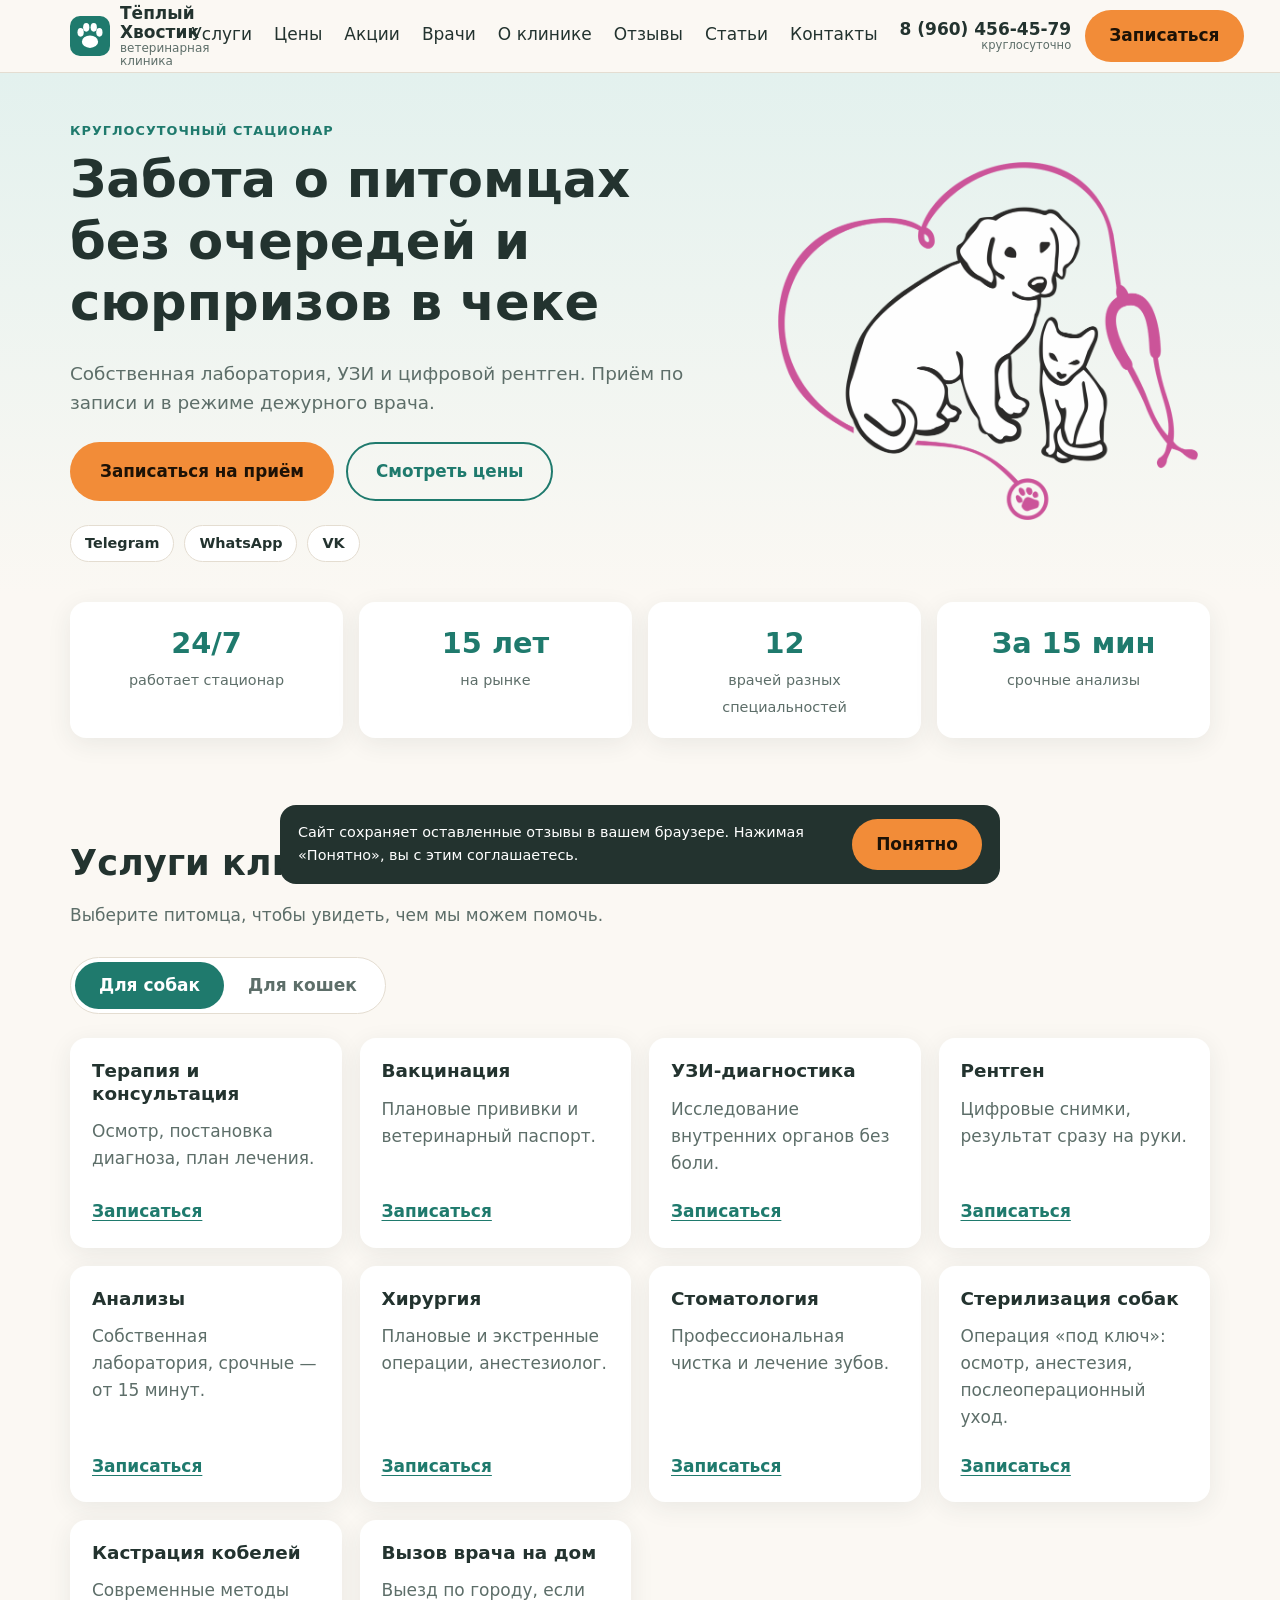
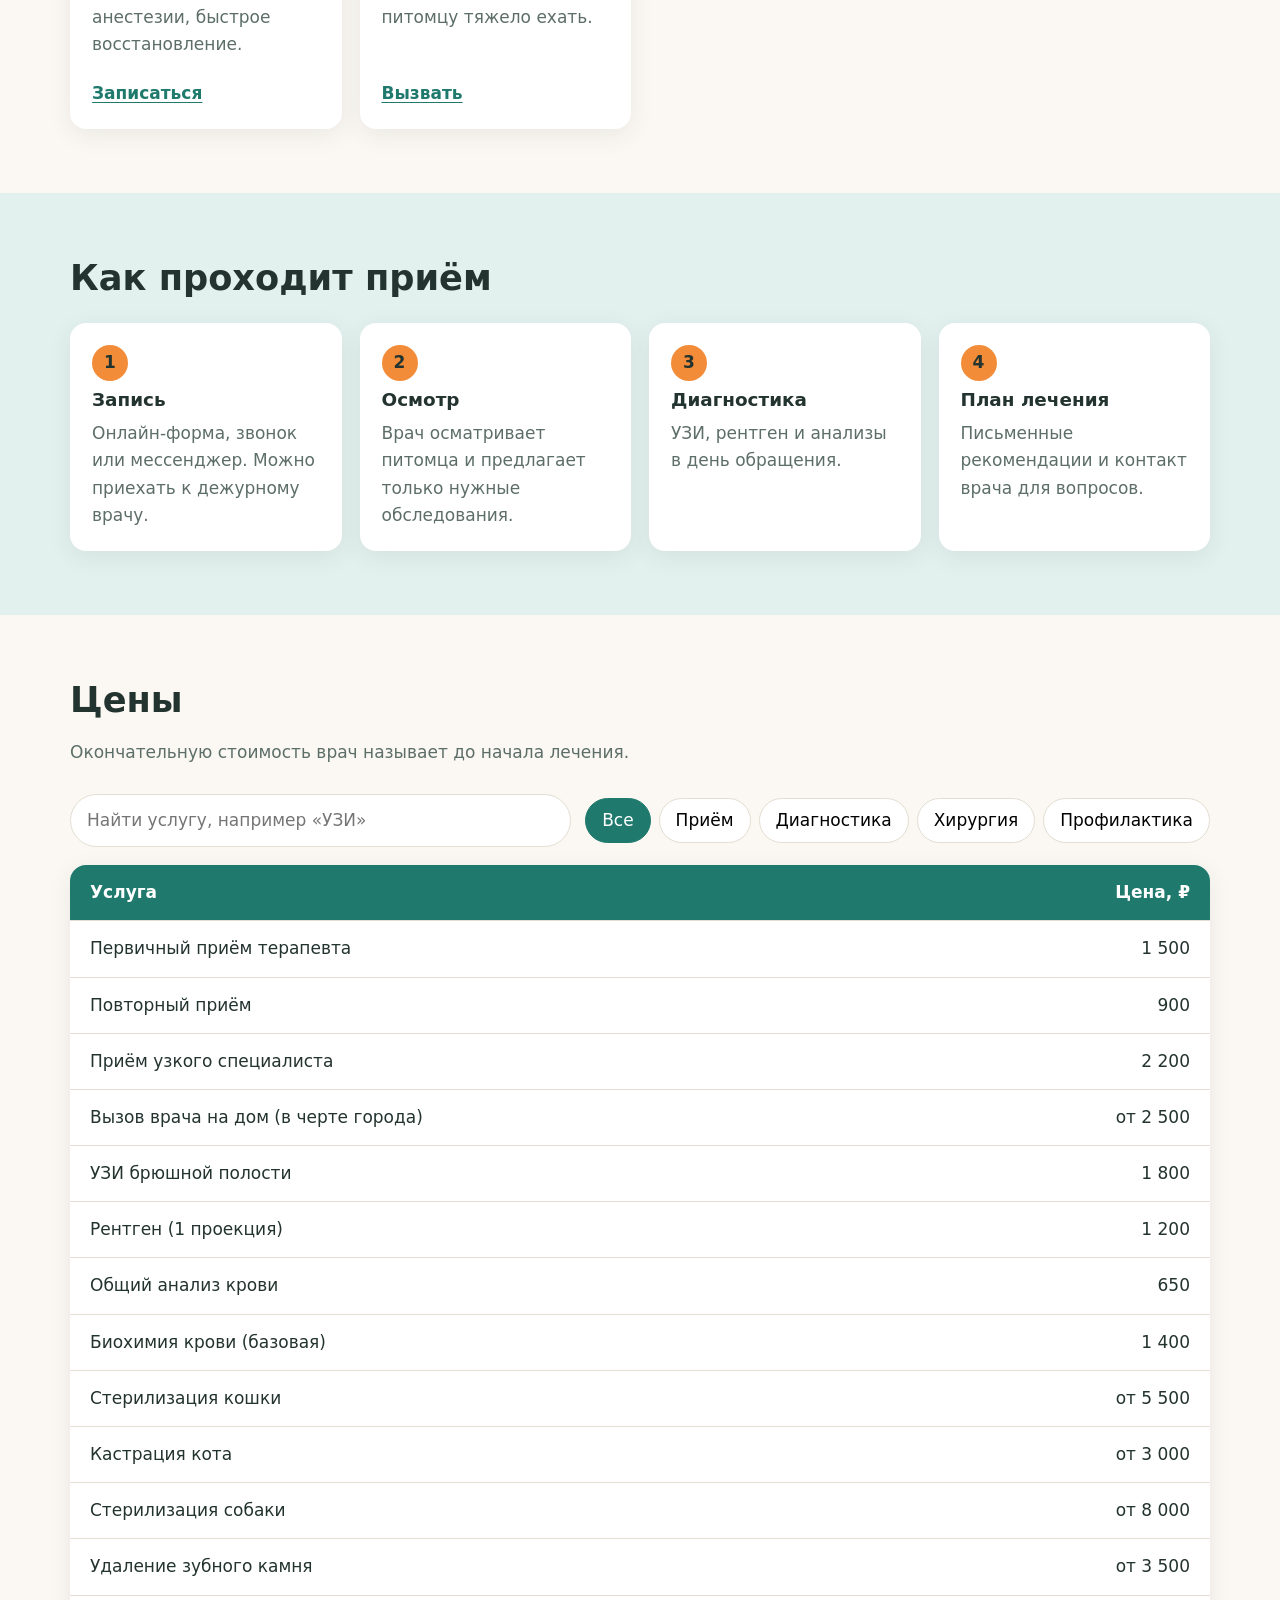
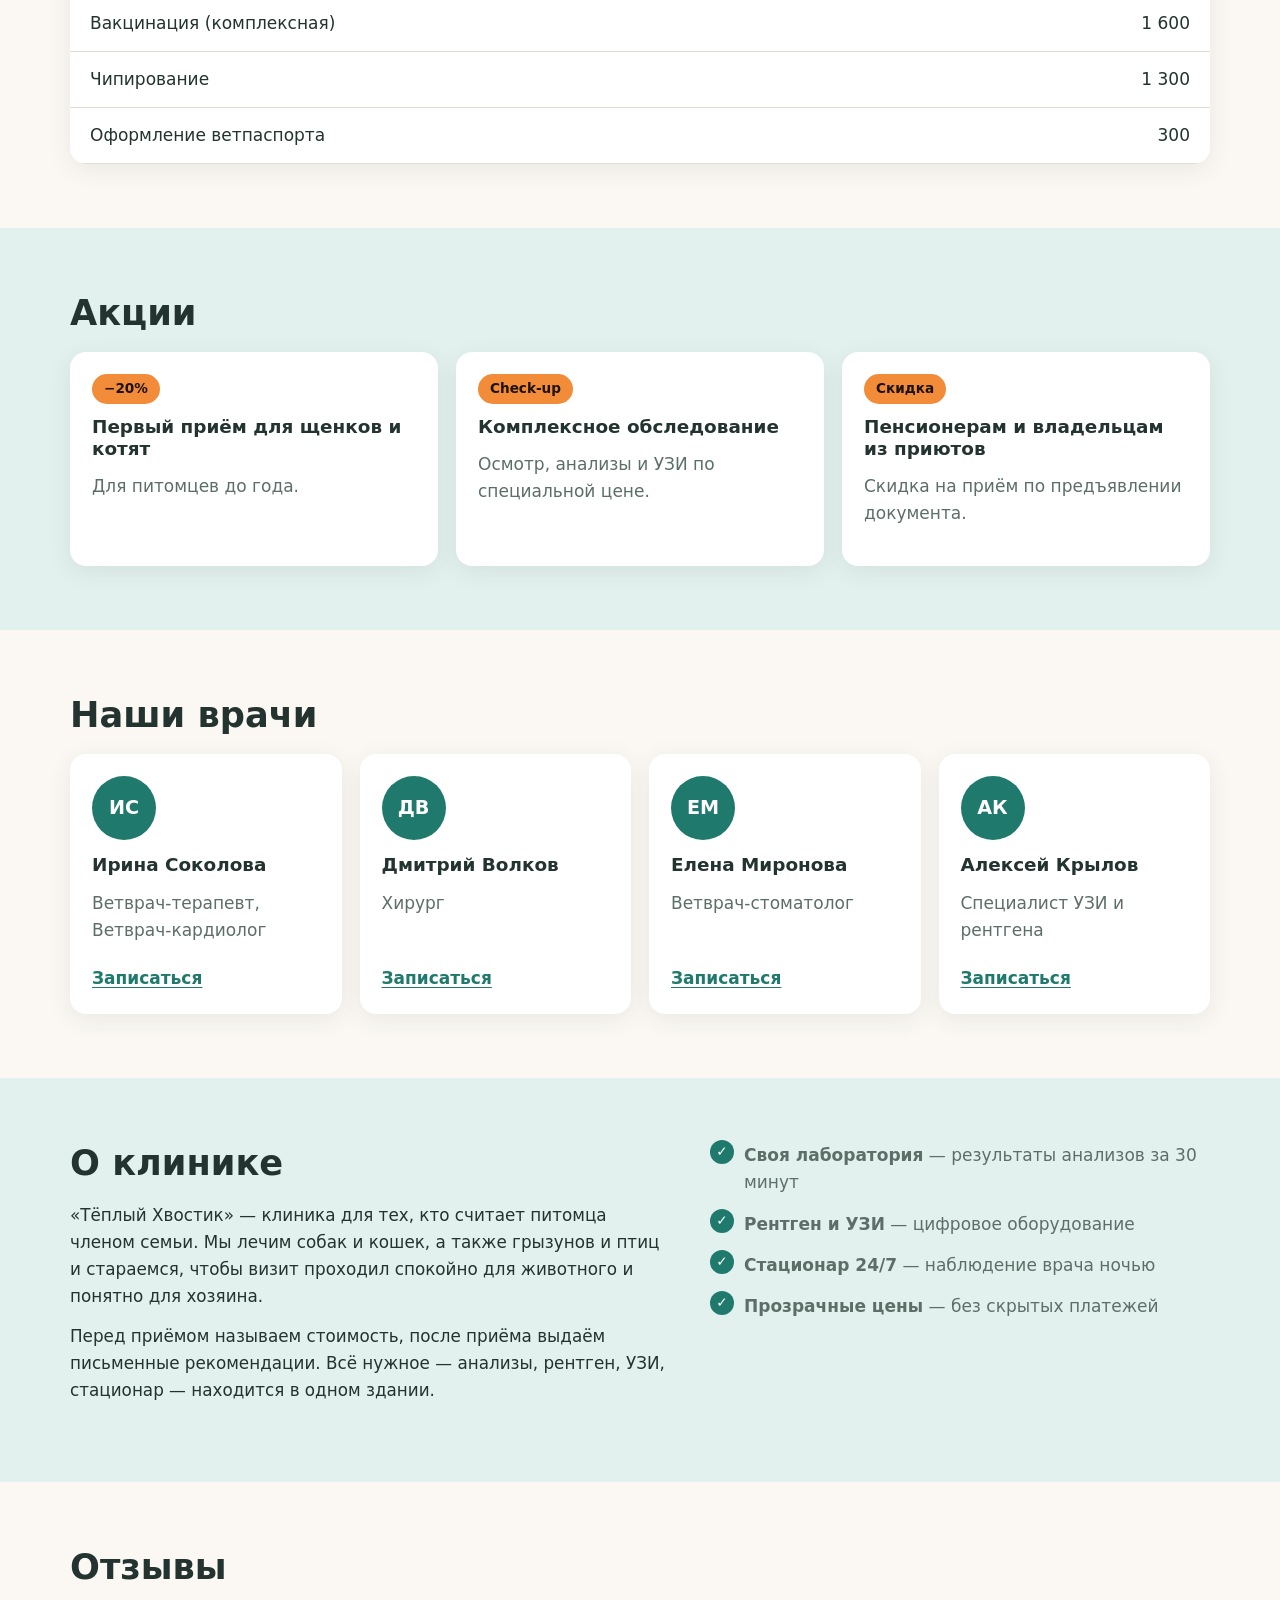
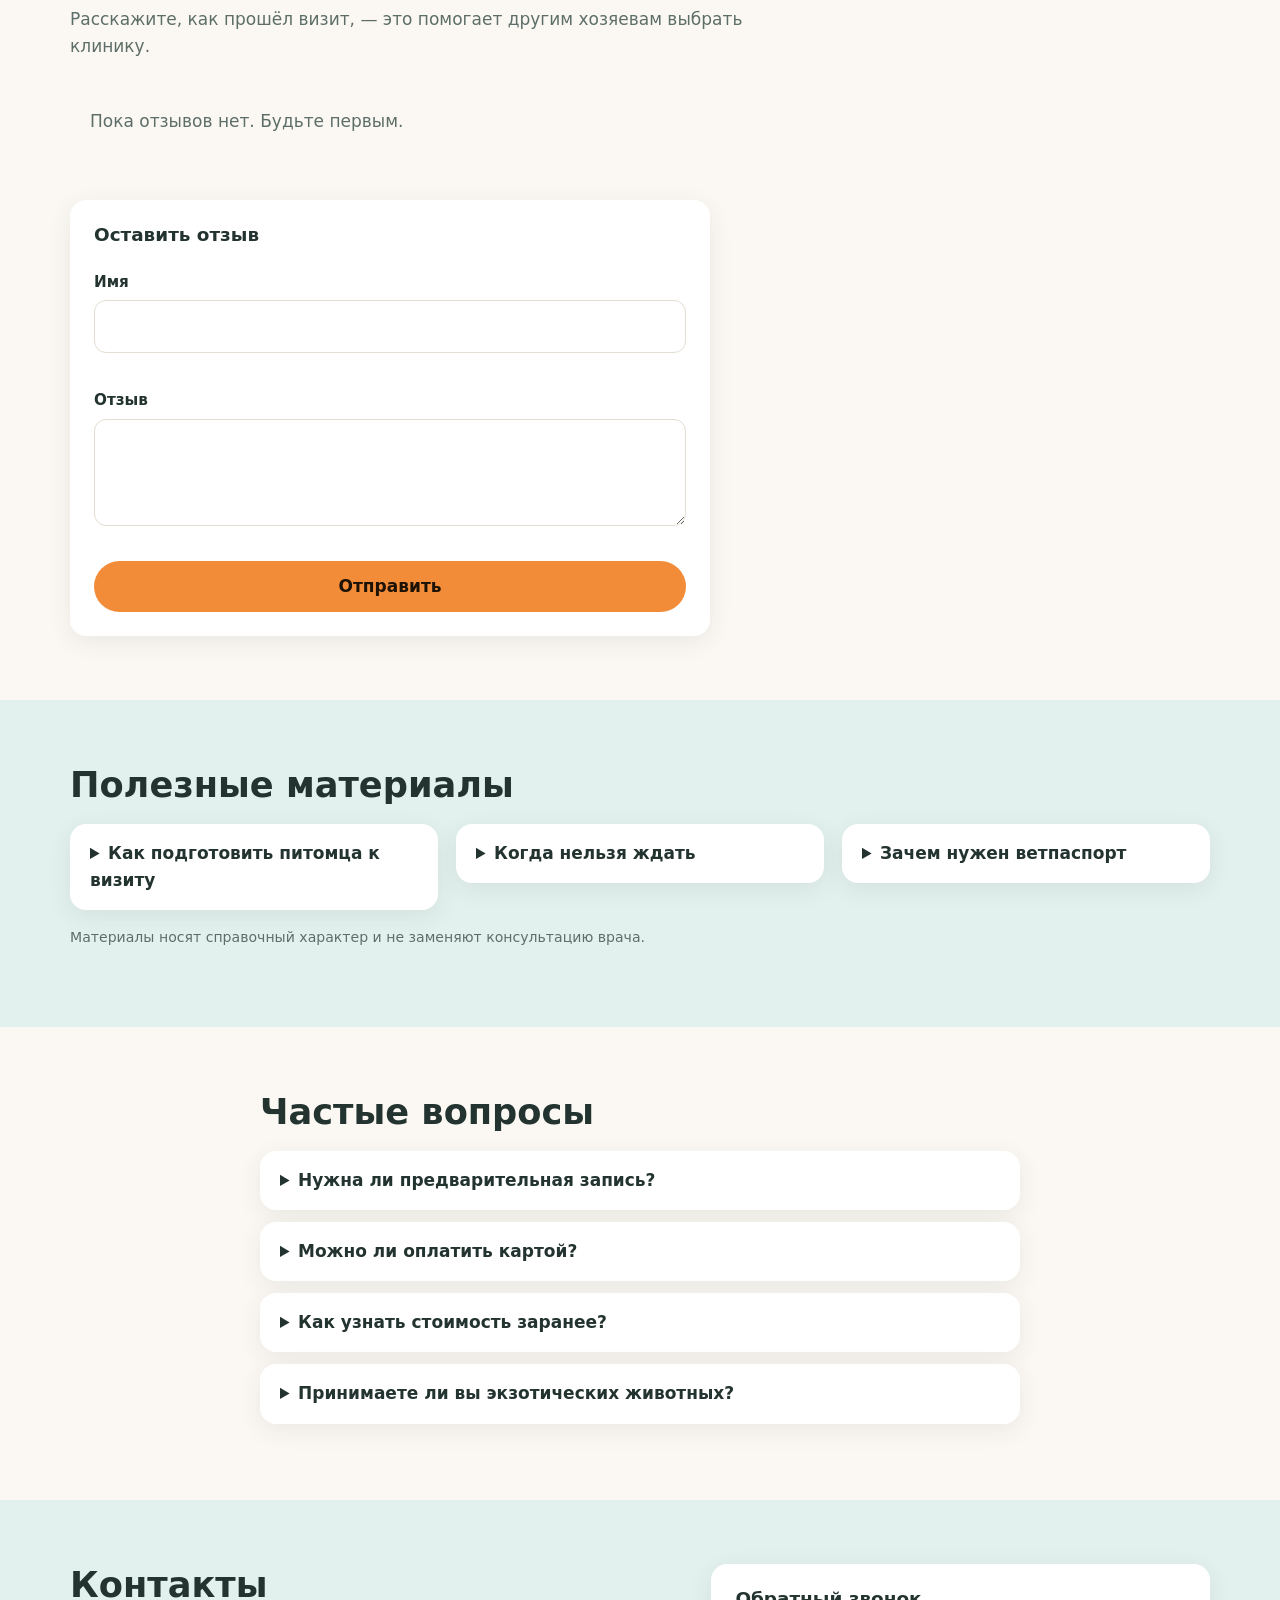
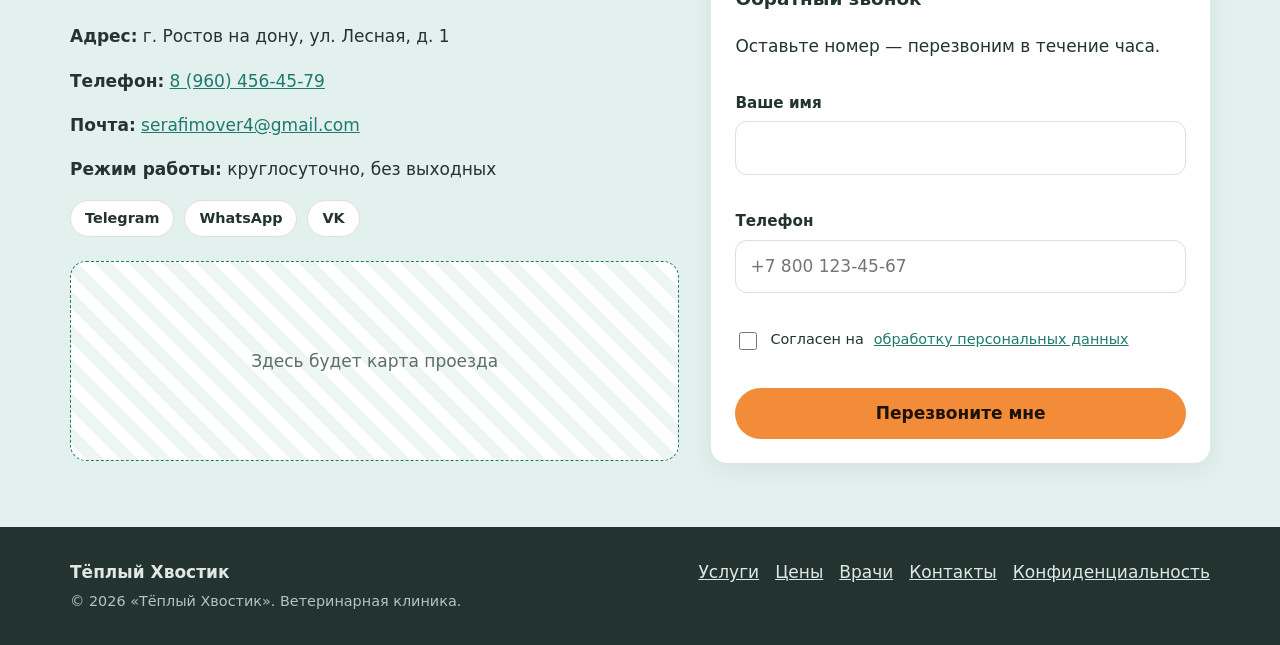
==== index.html @ ab3a1f8f "Add files via upload" ====
<!DOCTYPE html>
<html lang="ru">
<head>
  <meta charset="utf-8">
  <meta name="viewport" content="width=device-width, initial-scale=1">
  <title>Тёплый Хвостик — ветеринарная клиника</title>
  <meta name="description" content="Ветеринарная клиника «Тёплый Хвостик». Услуги для собак и кошек, цены, врачи, онлайн-запись.">
  <link rel="icon" href="img/logo.svg" type="image/svg+xml">
  <link rel="stylesheet" href="css/style.css">
</head>
<body>
  <a class="skip" href="#main">Перейти к содержанию</a>

  <header class="header" id="top">
    <div class="container header__row">
      <a class="logo" href="#top" aria-label="Тёплый Хвостик — на главную">
        <img src="img/logo.svg" width="40" height="40" alt="">
        <span>Тёплый Хвостик<small>ветеринарная клиника</small></span>
      </a>

      <nav class="nav" id="nav" aria-label="Основное меню">
        <a href="#services">Услуги</a>
        <a href="#prices">Цены</a>
        <a href="#promo">Акции</a>
        <a href="#doctors">Врачи</a>
        <a href="#about">О клинике</a>
        <a href="#reviews">Отзывы</a>
        <a href="#articles">Статьи</a>
        <a href="#contacts">Контакты</a>
      </nav>

      <div class="header__actions">
        <a class="phone" href="tel:+79604564579">8 (960) 456-45-79<small>круглосуточно</small></a>
        <button class="btn btn--accent" type="button" data-open-booking>Записаться</button>
        <button class="burger" id="burger" type="button" aria-label="Меню">
          <span></span><span></span><span></span>
        </button>
      </div>
    </div>
  </header>

  <main id="main">
    <!-- Первый экран -->
    <section class="hero">
      <div class="container hero__grid">
        <div class="hero__text">
          <p class="eyebrow">Круглосуточный стационар</p>
          <h1>Забота о питомцах без очередей и сюрпризов в чеке</h1>
          <p class="lead">Собственная лаборатория, УЗИ и цифровой рентген. Приём по записи и в режиме дежурного врача.</p>
          <div class="hero__buttons">
            <button class="btn btn--accent btn--lg" type="button" data-open-booking>Записаться на приём</button>
            <a class="btn btn--ghost btn--lg" href="#prices">Смотреть цены</a>
          </div>
          <ul class="messengers" aria-label="Связаться в мессенджере">
            <li><a href="https://t.me/sera1im" data-contact="Telegram" data-value="@sera1im" data-button="Открыть в Telegram">Telegram</a></li>
            <li><a href="https://wa.me/79604564579" target="_blank" rel="noopener">WhatsApp</a></li>
            <li><a href="https://vk.ru/bruhyouarestupid" data-contact="ВКонтакте" data-button="Перейти в ВКонтакте">VK</a></li>
          </ul>
        </div>
        <div class="hero__art">
          <img src="img/hero.png" alt="Собака и кошка со стетоскопом">
        </div>
      </div>
    </section>

    <!-- Показатели доверия -->
    <section class="trust" aria-label="О клинике в цифрах">
      <div class="container trust__grid">
        <div><strong>24/7</strong><span>работает стационар</span></div>
        <div><strong>15 лет</strong><span>на рынке</span></div>
        <div><strong>12</strong><span>врачей разных специальностей</span></div>
        <div><strong>За 15 мин</strong><span>срочные анализы</span></div>
      </div>
    </section>

    <!-- Услуги -->
    <section class="section" id="services">
      <div class="container">
        <h2>Услуги клиники</h2>
        <p class="section__lead">Выберите питомца, чтобы увидеть, чем мы можем помочь.</p>

        <div class="tabs" aria-label="Вид питомца">
          <button class="tab is-active" data-species="dog" id="tab-dog">Для собак</button>
          <button class="tab" data-species="cat" id="tab-cat">Для кошек</button>
        </div>

        <div class="cards" id="panel-services" role="tabpanel" aria-labelledby="tab-dog">
          <article class="card" data-for="dog cat"><h3>Терапия и консультация</h3><p>Осмотр, постановка диагноза, план лечения.</p><button class="link" type="button" data-open-booking>Записаться</button></article>
          <article class="card" data-for="dog cat"><h3>Вакцинация</h3><p>Плановые прививки и ветеринарный паспорт.</p><button class="link" type="button" data-open-booking>Записаться</button></article>
          <article class="card" data-for="dog cat"><h3>УЗИ-диагностика</h3><p>Исследование внутренних органов без боли.</p><button class="link" type="button" data-open-booking>Записаться</button></article>
          <article class="card" data-for="dog cat"><h3>Рентген</h3><p>Цифровые снимки, результат сразу на руки.</p><button class="link" type="button" data-open-booking>Записаться</button></article>
          <article class="card" data-for="dog cat"><h3>Анализы</h3><p>Собственная лаборатория, срочные — от 15 минут.</p><button class="link" type="button" data-open-booking>Записаться</button></article>
          <article class="card" data-for="dog cat"><h3>Хирургия</h3><p>Плановые и экстренные операции, анестезиолог.</p><button class="link" type="button" data-open-booking>Записаться</button></article>
          <article class="card" data-for="dog cat"><h3>Стоматология</h3><p>Профессиональная чистка и лечение зубов.</p><button class="link" type="button" data-open-booking>Записаться</button></article>
          <article class="card" data-for="dog"><h3>Стерилизация собак</h3><p>Операция «под ключ»: осмотр, анестезия, послеоперационный уход.</p><button class="link" type="button" data-open-booking>Записаться</button></article>
          <article class="card" data-for="dog"><h3>Кастрация кобелей</h3><p>Современные методы анестезии, быстрое восстановление.</p><button class="link" type="button" data-open-booking>Записаться</button></article>
          <article class="card" data-for="cat"><h3>Стерилизация кошек</h3><p>Операция «под ключ»: осмотр, анестезия, послеоперационный уход.</p><button class="link" type="button" data-open-booking>Записаться</button></article>
          <article class="card" data-for="cat"><h3>Кастрация котов</h3><p>Быстрая операция, возвращение домой в тот же день.</p><button class="link" type="button" data-open-booking>Записаться</button></article>
          <article class="card" data-for="dog cat"><h3>Вызов врача на дом</h3><p>Выезд по городу, если питомцу тяжело ехать.</p><button class="link" type="button" data-open-booking>Вызвать</button></article>
        </div>
      </div>
    </section>

    <!-- Как проходит приём -->
    <section class="section section--tint">
      <div class="container">
        <h2>Как проходит приём</h2>
        <ol class="steps">
          <li><span>1</span><h3>Запись</h3><p>Онлайн-форма, звонок или мессенджер. Можно приехать к дежурному врачу.</p></li>
          <li><span>2</span><h3>Осмотр</h3><p>Врач осматривает питомца и предлагает только нужные обследования.</p></li>
          <li><span>3</span><h3>Диагностика</h3><p>УЗИ, рентген и анализы в день обращения.</p></li>
          <li><span>4</span><h3>План лечения</h3><p>Письменные рекомендации и контакт врача для вопросов.</p></li>
        </ol>
      </div>
    </section>

    <!-- Цены -->
    <section class="section" id="prices">
      <div class="container">
        <h2>Цены</h2>
        <p class="section__lead">Окончательную стоимость врач называет до начала лечения.</p>

        <div class="price-tools">
          <label class="visually-hidden" for="price-search">Поиск по прайсу</label>
          <input id="price-search" type="search" placeholder="Найти услугу, например «УЗИ»">
          <div class="chips" id="price-chips" role="group" aria-label="Категории">
            <button class="chip is-active" type="button" data-cat="all">Все</button>
            <button class="chip" type="button" data-cat="priem">Приём</button>
            <button class="chip" type="button" data-cat="diagnostika">Диагностика</button>
            <button class="chip" type="button" data-cat="hirurgiya">Хирургия</button>
            <button class="chip" type="button" data-cat="profilaktika">Профилактика</button>
          </div>
        </div>

        <div class="table-wrap">
          <table class="price" id="price-table">
            <thead><tr><th scope="col">Услуга</th><th scope="col" class="num">Цена, ₽</th></tr></thead>
            <tbody>
              <tr data-cat="priem"><td>Первичный приём терапевта</td><td class="num">1 500</td></tr>
              <tr data-cat="priem"><td>Повторный приём</td><td class="num">900</td></tr>
              <tr data-cat="priem"><td>Приём узкого специалиста</td><td class="num">2 200</td></tr>
              <tr data-cat="priem"><td>Вызов врача на дом (в черте города)</td><td class="num">от 2 500</td></tr>
              <tr data-cat="diagnostika"><td>УЗИ брюшной полости</td><td class="num">1 800</td></tr>
              <tr data-cat="diagnostika"><td>Рентген (1 проекция)</td><td class="num">1 200</td></tr>
              <tr data-cat="diagnostika"><td>Общий анализ крови</td><td class="num">650</td></tr>
              <tr data-cat="diagnostika"><td>Биохимия крови (базовая)</td><td class="num">1 400</td></tr>
              <tr data-cat="hirurgiya"><td>Стерилизация кошки</td><td class="num">от 5 500</td></tr>
              <tr data-cat="hirurgiya"><td>Кастрация кота</td><td class="num">от 3 000</td></tr>
              <tr data-cat="hirurgiya"><td>Стерилизация собаки</td><td class="num">от 8 000</td></tr>
              <tr data-cat="hirurgiya"><td>Удаление зубного камня</td><td class="num">от 3 500</td></tr>
              <tr data-cat="profilaktika"><td>Вакцинация (комплексная)</td><td class="num">1 600</td></tr>
              <tr data-cat="profilaktika"><td>Чипирование</td><td class="num">1 300</td></tr>
              <tr data-cat="profilaktika"><td>Оформление ветпаспорта</td><td class="num">300</td></tr>
            </tbody>
          </table>
          <p class="empty" id="price-empty" hidden>По вашему запросу ничего не найдено.</p>
        </div>
      </div>
    </section>

    <!-- Акции -->
    <section class="section section--tint" id="promo">
      <div class="container">
        <h2>Акции</h2>
        <div class="cards cards--3">
          <article class="promo"><span class="badge">−20%</span><h3>Первый приём для щенков и котят</h3><p>Для питомцев до года.</p></article>
          <article class="promo"><span class="badge">Check-up</span><h3>Комплексное обследование</h3><p>Осмотр, анализы и УЗИ по специальной цене.</p></article>
          <article class="promo"><span class="badge">Скидка</span><h3>Пенсионерам и владельцам из приютов</h3><p>Скидка на приём по предъявлении документа.</p></article>
        </div>
      </div>
    </section>

    <!-- Врачи -->
    <section class="section" id="doctors">
      <div class="container">
        <h2>Наши врачи</h2>
        <div class="cards cards--4">
          <article class="doctor"><div class="avatar" aria-hidden="true">ИС</div><h3>Ирина Соколова</h3><p>Ветврач-терапевт, Ветврач-кардиолог</p><button class="link" type="button" data-open-booking>Записаться</button></article>
          <article class="doctor"><div class="avatar" aria-hidden="true">ДВ</div><h3>Дмитрий Волков</h3><p>Хирург</p><button class="link" type="button" data-open-booking>Записаться</button></article>
          <article class="doctor"><div class="avatar" aria-hidden="true">ЕМ</div><h3>Елена Миронова</h3><p>Ветврач-стоматолог</p><button class="link" type="button" data-open-booking>Записаться</button></article>
          <article class="doctor"><div class="avatar" aria-hidden="true">АК</div><h3>Алексей Крылов</h3><p>Специалист УЗИ и рентгена</p><button class="link" type="button" data-open-booking>Записаться</button></article>
        </div>
      </div>
    </section>

    <!-- О клинике -->
    <section class="section section--tint" id="about">
      <div class="container about">
        <div class="about__text">
          <h2>О клинике</h2>
          <p>«Тёплый Хвостик» — клиника для тех, кто считает питомца членом семьи. Мы лечим собак и кошек, а также грызунов и птиц и стараемся, чтобы визит проходил спокойно для животного и понятно для хозяина.</p>
          <p>Перед приёмом называем стоимость, после приёма выдаём письменные рекомендации. Всё нужное — анализы, рентген, УЗИ, стационар — находится в одном здании.</p>
        </div>
        <ul class="checks">
          <li><strong>Своя лаборатория</strong> — результаты анализов за 30 минут</li>
          <li><strong>Рентген и УЗИ</strong> — цифровое оборудование</li>
          <li><strong>Стационар 24/7</strong> — наблюдение врача ночью</li>
          <li><strong>Прозрачные цены</strong> — без скрытых платежей</li>
        </ul>
      </div>
    </section>

    <!-- Отзывы -->
    <section class="section" id="reviews">
      <div class="container">
        <h2>Отзывы</h2>
        <p class="section__lead">Расскажите, как прошёл визит, — это помогает другим хозяевам выбрать клинику.</p>
        <div class="reviews" id="reviews-list" aria-live="polite">
          <p class="empty" id="reviews-empty">Пока отзывов нет. Будьте первым.</p>
        </div>

        <form class="form form--inline" id="review-form" novalidate>
          <h3>Оставить отзыв</h3>
          <div class="field"><label for="rv-name">Имя</label><input id="rv-name" name="name" type="text" required maxlength="40" autocomplete="given-name"><span class="error" aria-live="polite"></span></div>
          <div class="field"><label for="rv-text">Отзыв</label><textarea id="rv-text" name="text" rows="3" required minlength="10" maxlength="500"></textarea><span class="error" aria-live="polite"></span></div>
          <button class="btn btn--accent" type="submit">Отправить</button>
        </form>
      </div>
    </section>

    <!-- Статьи -->
    <section class="section section--tint" id="articles">
      <div class="container">
        <h2>Полезные материалы</h2>
        <div class="cards cards--3">
          <details class="article"><summary>Как подготовить питомца к визиту</summary><p>Возьмите ветеринарный паспорт, запишите вопросы и симптомы. Кошек перевозите в переноске, собак — на коротком поводке. Если питомец нервничает, приезжайте чуть раньше и дайте ему освоиться.</p></details>
          <details class="article"><summary>Когда нельзя ждать</summary><p>Срочно к врачу, если питомец тяжело дышит, не может встать, есть судороги, травма или длительная рвота. Звоните заранее — мы подготовим дежурного врача.</p></details>
          <details class="article"><summary>Зачем нужен ветпаспорт</summary><p>В паспорте хранится история прививок и обработок. Он нужен для поездок, гостиниц для животных и выставок. Не теряйте его и приносите на каждый приём.</p></details>
        </div>
        <p class="note">Материалы носят справочный характер и не заменяют консультацию врача.</p>
      </div>
    </section>

    <!-- Вопросы -->
    <section class="section" id="faq">
      <div class="container container--narrow">
        <h2>Частые вопросы</h2>
        <details class="faq"><summary>Нужна ли предварительная запись?</summary><p>Запись удобнее и быстрее, но в экстренных случаях можно приехать без неё: вас примет дежурный врач.</p></details>
        <details class="faq"><summary>Можно ли оплатить картой?</summary><p>Да, принимаем наличные и банковские карты.</p></details>
        <details class="faq"><summary>Как узнать стоимость заранее?</summary><p>Ориентируйтесь на прайс на сайте. Точную сумму врач назовёт после осмотра, до начала обследований.</p></details>
        <details class="faq"><summary>Принимаете ли вы экзотических животных?</summary><p>В этой версии сайта — только кошки и собаки.</p></details>
      </div>
    </section>

    <!-- Контакты -->
    <section class="section section--tint" id="contacts">
      <div class="container contacts">
        <div>
          <h2>Контакты</h2>
          <address>
            <p><strong>Адрес:</strong> г. Ростов на дону, ул. Лесная, д. 1</p>
            <p><strong>Телефон:</strong> <a href="tel:+79604564579">8 (960) 456-45-79</a></p>
            <p><strong>Почта:</strong> <a href="mailto:serafimover4@gmail.com">serafimover4@gmail.com</a></p>
            <p><strong>Режим работы:</strong> круглосуточно, без выходных</p>
          </address>
          <ul class="messengers messengers--dark">
            <li><a href="https://t.me/sera1im" data-contact="Telegram" data-value="@sera1im" data-button="Открыть в Telegram">Telegram</a></li>
            <li><a href="https://wa.me/79604564579" target="_blank" rel="noopener">WhatsApp</a></li>
            <li><a href="https://vk.ru/bruhyouarestupid" data-contact="ВКонтакте" data-button="Перейти в ВКонтакте">VK</a></li>
          </ul>
          <div class="map" role="img" aria-label="Схема проезда (заглушка)">Здесь будет карта проезда</div>
        </div>

        <form class="form" id="callback-form" novalidate>
          <h3>Обратный звонок</h3>
          <p>Оставьте номер — перезвоним в течение часа.</p>
          <div class="field"><label for="cb-name">Ваше имя</label><input id="cb-name" name="name" type="text" required maxlength="40" autocomplete="given-name"><span class="error" aria-live="polite"></span></div>
          <div class="field"><label for="cb-phone">Телефон</label><input id="cb-phone" name="phone" type="tel" required placeholder="+7 800 123-45-67" autocomplete="tel"><span class="error" aria-live="polite"></span></div>
          <div class="field"><label class="agree"><input type="checkbox" name="agree" required> Согласен на <a href="#privacy" data-open-privacy>обработку персональных данных</a></label><span class="error" aria-live="polite"></span></div>
          <button class="btn btn--accent" type="submit">Перезвоните мне</button>
          <p class="success" hidden>Спасибо! Мы получили заявку и скоро перезвоним.</p>
        </form>
      </div>
    </section>
  </main>

  <footer class="footer">
    <div class="container footer__row">
      <div>
        <strong>Тёплый Хвостик</strong>
        <p>© 2026 «Тёплый Хвостик». Ветеринарная клиника.</p>
      </div>
      <nav aria-label="Нижнее меню">
        <a href="#services">Услуги</a>
        <a href="#prices">Цены</a>
        <a href="#doctors">Врачи</a>
        <a href="#contacts">Контакты</a>
        <a href="#privacy" data-open-privacy>Конфиденциальность</a>
      </nav>
    </div>
  </footer>

  <!-- Окно записи -->
  <dialog class="modal" id="booking" aria-labelledby="booking-title">
    <form class="form" id="booking-form" method="dialog" novalidate>
      <button class="modal__close" type="button" data-close aria-label="Закрыть">×</button>
      <h2 id="booking-title">Запись на приём</h2>
      <div class="field"><label for="bk-name">Ваше имя</label><input id="bk-name" name="name" type="text" required maxlength="40" autocomplete="given-name"><span class="error" aria-live="polite"></span></div>
      <div class="field"><label for="bk-phone">Телефон</label><input id="bk-phone" name="phone" type="tel" required placeholder="+7 800 123-45-67" autocomplete="tel"><span class="error" aria-live="polite"></span></div>
      <div class="field"><label for="bk-species">Питомец</label>
        <select id="bk-species" name="species" required>
          <option value="">Выберите</option><option>Собака</option><option>Кошка</option>
        </select><span class="error" aria-live="polite"></span>
      </div>
      <div class="field"><label for="bk-service">Услуга</label>
        <select id="bk-service" name="service" required>
          <option value="">Выберите</option>
          <option>Приём терапевта</option><option>Вакцинация</option><option>УЗИ</option><option>Рентген</option><option>Анализы</option><option>Хирургия</option><option>Стоматология</option><option>Вызов на дом</option>
        </select><span class="error" aria-live="polite"></span>
      </div>
      <div class="field"><label for="bk-date">Желаемая дата</label><input id="bk-date" name="date" type="date" required><span class="error" aria-live="polite"></span></div>
      <div class="field"><label class="agree"><input type="checkbox" name="agree" required> Согласен на <a href="#privacy" data-open-privacy>обработку персональных данных</a></label><span class="error" aria-live="polite"></span></div>
      <button class="btn btn--accent btn--lg" type="submit">Записаться</button>
      <p class="success" hidden>Заявка принята. Мы перезвоним вам для подтверждения.</p>
    </form>
  </dialog>

  <!-- Контакт (Telegram, ВКонтакте) -->
  <dialog class="modal modal--small" id="contact" aria-labelledby="contact-title">
    <div class="contact">
      <button class="modal__close" type="button" data-close aria-label="Закрыть">×</button>
      <h2 id="contact-title"></h2>
      <p class="contact__value" id="contact-value"></p>
      <a class="btn btn--accent" id="contact-link" target="_blank" rel="noopener" hidden></a>
    </div>
  </dialog>

  <!-- Политика -->
  <dialog class="modal" id="privacy" aria-labelledby="privacy-title">
    <div class="form">
      <button class="modal__close" type="button" data-close aria-label="Закрыть">×</button>
      <h2 id="privacy-title">Конфиденциальность</h2>
      <p>Данные из форм на этом сайте никуда не отправляются. Отзывы сохраняются только в вашем браузере, очистить их можно в его настройках.</p>
    </div>
  </dialog>

  <div class="cookie" id="cookie" hidden>
    <p>Сайт сохраняет оставленные отзывы в вашем браузере. Нажимая «Понятно», вы с этим соглашаетесь.</p>
    <button class="btn btn--accent" type="button" id="cookie-ok">Понятно</button>
  </div>

  <script src="js/main.js"></script>
</body>
</html>
---- css/style.css ----
/* Тёплый Хвост. Стили написаны с нуля. */
:root {
  --green: #1f7a6d;
  --green-dark: #165a50;
  --green-tint: #e3f1ee;
  --orange: #f28c38;
  --orange-dark: #d9741f;
  --ink: #23332f;
  --muted: #5d6e69;
  --bg: #fbf8f3;
  --white: #ffffff;
  --line: #e4ddd1;
  --radius: 16px;
  --shadow: 0 6px 24px rgba(35, 51, 47, .08);
  --font: "Segoe UI", system-ui, -apple-system, Roboto, "Helvetica Neue", Arial, sans-serif;
}

*, *::before, *::after { box-sizing: border-box; }
html { scroll-behavior: smooth; scroll-padding-top: 90px; }
body { margin: 0; font-family: var(--font); color: var(--ink); background: var(--bg); line-height: 1.6; font-size: 17px; }
img, svg { max-width: 100%; display: block; }
a { color: var(--green); }
h1, h2, h3 { line-height: 1.2; margin: 0 0 .5em; }
h1 { font-size: clamp(2rem, 4.5vw, 3.2rem); }
h2 { font-size: clamp(1.6rem, 3vw, 2.2rem); }
h3 { font-size: 1.15rem; }
p { margin: 0 0 1em; }

.container { width: min(1140px, 100% - 32px); margin-inline: auto; }
.container--narrow { width: min(760px, 100% - 32px); }
.visually-hidden { position: absolute; width: 1px; height: 1px; overflow: hidden; clip: rect(0 0 0 0); white-space: nowrap; }
.skip { position: absolute; left: -999px; top: 8px; background: var(--ink); color: #fff; padding: 8px 14px; border-radius: 8px; z-index: 100; }
.skip:focus { left: 8px; }

:focus-visible { outline: 3px solid var(--orange); outline-offset: 2px; }

/* Плашка */
.notice { background: var(--ink); color: #fff; text-align: center; font-size: .85rem; padding: 6px 12px; }

/* Шапка */
.header { position: sticky; top: 0; z-index: 50; background: rgba(251, 248, 243, .95); backdrop-filter: blur(8px); border-bottom: 1px solid var(--line); }
.header__row { display: flex; align-items: center; gap: 20px; min-height: 72px; }
.logo { display: flex; align-items: center; gap: 10px; text-decoration: none; color: var(--ink); font-weight: 700; line-height: 1.1; }
.logo small { display: block; font-weight: 400; color: var(--muted); font-size: .75rem; }
.nav { display: flex; gap: 18px; margin-inline: auto; }
.nav a { color: var(--ink); text-decoration: none; font-weight: 500; padding: 6px 2px; border-bottom: 2px solid transparent; }
.nav a { white-space: nowrap; }
.nav a:hover { border-color: var(--orange); }
.header__actions { display: flex; align-items: center; gap: 14px; }
.phone { text-decoration: none; color: var(--ink); font-weight: 700; line-height: 1.1; text-align: right; white-space: nowrap; }
.phone small { display: block; font-weight: 400; color: var(--muted); font-size: .72rem; }

.burger { display: none; width: 44px; height: 44px; border: 1px solid var(--line); border-radius: 12px; background: var(--white); padding: 0; cursor: pointer; flex-direction: column; justify-content: center; align-items: center; gap: 5px; }
.burger span { width: 22px; height: 2px; background: var(--ink); transition: transform .2s, opacity .2s; }
.burger[aria-expanded="true"] span:nth-child(1) { transform: translateY(7px) rotate(45deg); }
.burger[aria-expanded="true"] span:nth-child(2) { opacity: 0; }
.burger[aria-expanded="true"] span:nth-child(3) { transform: translateY(-7px) rotate(-45deg); }

/* Кнопки */
.btn { display: inline-block; border: 2px solid transparent; border-radius: 999px; padding: 10px 22px; font: inherit; font-weight: 600; cursor: pointer; text-decoration: none; transition: background .15s, transform .15s, color .15s; }
.btn:active { transform: translateY(1px); }
.btn--accent { background: var(--orange); color: #1d1206; }
.btn--accent:hover { background: var(--orange-dark); color: #fff; }
.btn--ghost { border-color: var(--green); color: var(--green); background: transparent; }
.btn--ghost:hover { background: var(--green); color: #fff; }
.btn--lg { padding: 14px 28px; font-size: 1.05rem; }
.link { background: none; border: 0; padding: 0; font: inherit; font-weight: 600; color: var(--green); cursor: pointer; text-decoration: underline; text-underline-offset: 3px; }

/* Первый экран */
.hero { padding: 48px 0 32px; background: linear-gradient(180deg, var(--green-tint), var(--bg)); }
.hero__grid { display: grid; grid-template-columns: 1.2fr .8fr; gap: 32px; align-items: center; }
.eyebrow { color: var(--green); font-weight: 700; text-transform: uppercase; letter-spacing: .08em; font-size: .8rem; margin-bottom: .6em; }
.lead { font-size: 1.15rem; color: var(--muted); max-width: 34em; }
.hero__buttons { display: flex; flex-wrap: wrap; gap: 12px; margin: 24px 0; }
.hero__art img { display: block; width: 100%; max-width: 420px; height: auto; margin-inline: auto; }
.messengers { list-style: none; display: flex; gap: 10px; padding: 0; margin: 0; flex-wrap: wrap; }
.messengers a { display: inline-block; padding: 6px 14px; border-radius: 999px; background: var(--white); border: 1px solid var(--line); color: var(--ink); text-decoration: none; font-size: .9rem; font-weight: 600; }
.messengers a:hover { border-color: var(--green); color: var(--green); }
.messengers--dark { margin: 16px 0 24px; }

/* Показатели */
.trust { padding: 8px 0 40px; }
.trust__grid { display: grid; grid-template-columns: repeat(4, 1fr); gap: 16px; }
.trust__grid div { background: var(--white); border-radius: var(--radius); padding: 18px; text-align: center; box-shadow: var(--shadow); }
.trust__grid strong { display: block; font-size: 1.8rem; color: var(--green); }
.trust__grid span { color: var(--muted); font-size: .9rem; }

/* Секции */
.section { padding: 64px 0; }
.section--tint { background: var(--green-tint); }
.section__lead { color: var(--muted); max-width: 40em; margin-bottom: 28px; }
.note { color: var(--muted); font-size: .88rem; margin-top: 16px; }

/* Вкладки */
.tabs { display: inline-flex; background: var(--white); border: 1px solid var(--line); border-radius: 999px; padding: 4px; margin-bottom: 24px; }
.tab { border: 0; background: transparent; padding: 10px 24px; border-radius: 999px; font: inherit; font-weight: 600; cursor: pointer; color: var(--muted); }
.tab.is-active { background: var(--green); color: #fff; }

/* Карточки */
.cards { display: grid; grid-template-columns: repeat(auto-fill, minmax(250px, 1fr)); gap: 18px; }
.cards--3 { grid-template-columns: repeat(auto-fit, minmax(260px, 1fr)); }
.cards--4 { grid-template-columns: repeat(auto-fit, minmax(220px, 1fr)); }
.card, .promo, .doctor { background: var(--white); border-radius: var(--radius); padding: 22px; box-shadow: var(--shadow); display: flex; flex-direction: column; align-items: flex-start; gap: 4px; }
.card p, .promo p, .doctor p { color: var(--muted); flex: 1; }
.card[hidden] { display: none; }
.badge { background: var(--orange); color: #1d1206; font-weight: 700; padding: 4px 12px; border-radius: 999px; font-size: .85rem; margin-bottom: 8px; }
.avatar { width: 64px; height: 64px; border-radius: 50%; background: var(--green); color: #fff; display: grid; place-items: center; font-weight: 700; font-size: 1.2rem; margin-bottom: 10px; }

/* Шаги */
.steps { list-style: none; counter-reset: s; display: grid; grid-template-columns: repeat(auto-fit, minmax(210px, 1fr)); gap: 18px; padding: 0; margin: 24px 0 0; }
.steps li { background: var(--white); border-radius: var(--radius); padding: 22px; box-shadow: var(--shadow); }
.steps span { display: inline-grid; place-items: center; width: 36px; height: 36px; border-radius: 50%; background: var(--orange); font-weight: 700; margin-bottom: 8px; }
.steps p { color: var(--muted); margin: 0; }

/* Прайс */
.price-tools { display: flex; flex-wrap: wrap; gap: 14px; align-items: center; margin-bottom: 18px; }
.price-tools input[type="search"] { flex: 1 1 240px; padding: 12px 16px; border: 1px solid var(--line); border-radius: 999px; font: inherit; background: var(--white); }
.chips { display: flex; flex-wrap: wrap; gap: 8px; }
.chip { border: 1px solid var(--line); background: var(--white); border-radius: 999px; padding: 8px 16px; font: inherit; cursor: pointer; }
.chip.is-active { background: var(--green); border-color: var(--green); color: #fff; }
.table-wrap { background: var(--white); border-radius: var(--radius); box-shadow: var(--shadow); overflow-x: auto; }
.price { width: 100%; border-collapse: collapse; }
.price th, .price td { padding: 14px 20px; text-align: left; border-bottom: 1px solid var(--line); }
.price thead th { background: var(--green); color: #fff; }
.price tbody tr:hover { background: var(--green-tint); }
.price tr[hidden] { display: none; }
.num { text-align: right !important; white-space: nowrap; font-variant-numeric: tabular-nums; }
.empty { padding: 20px; color: var(--muted); }

/* О клинике */
.about { display: grid; grid-template-columns: 1.2fr 1fr; gap: 40px; align-items: start; }
.about__text h2 { margin-top: 0; }
.about__text p { margin: 0 0 14px; font-size: 1.05rem; }
.checks { list-style: none; padding: 0; margin: 0; display: grid; gap: 14px; }
.checks li { position: relative; padding-left: 34px; color: var(--muted); }
.checks li::before { content: "✓"; position: absolute; left: 0; top: -2px; width: 24px; height: 24px; border-radius: 50%; background: var(--green); color: #fff; font-size: .85rem; font-weight: 700; display: grid; place-items: center; }
.checks strong { color: var(--text, inherit); }

/* Отзывы, статьи, FAQ */
.reviews { display: grid; gap: 14px; margin-bottom: 28px; }
.review { background: var(--white); border-radius: var(--radius); padding: 18px 22px; box-shadow: var(--shadow); }
.review strong { display: block; margin-bottom: 4px; }
.article, .faq { background: var(--white); border-radius: var(--radius); padding: 16px 20px; box-shadow: var(--shadow); }
.article { align-self: start; } /* закрытая карточка не растягивается до высоты соседней */
.faq { margin-bottom: 12px; }
summary { cursor: pointer; font-weight: 600; }
details[open] > summary { margin-bottom: 8px; color: var(--green); }
details p { color: var(--muted); margin: 0; }

/* Формы */
.form { background: var(--white); border-radius: var(--radius); padding: 24px; box-shadow: var(--shadow); display: grid; gap: 14px; position: relative; }
.form--inline { max-width: 640px; }
.field { display: grid; gap: 6px; }
label { font-weight: 600; font-size: .95rem; }
input[type="text"], input[type="tel"], input[type="date"], select, textarea { width: 100%; padding: 12px 14px; border: 1px solid var(--line); border-radius: 12px; font: inherit; background: #fff; color: var(--ink); }
input:focus, select:focus, textarea:focus { border-color: var(--green); }
.field.has-error input, .field.has-error select, .field.has-error textarea { border-color: #c0392b; }
.error { color: #c0392b; font-size: .85rem; min-height: 1.1em; }
.agree { font-weight: 400; display: flex; gap: 10px; align-items: flex-start; font-size: .9rem; }
.agree input { margin-top: 4px; width: 18px; height: 18px; accent-color: var(--green); }
.success { background: var(--green-tint); color: var(--green-dark); padding: 12px 16px; border-radius: 12px; margin: 0; }

/* Контакты */
.contacts { display: grid; grid-template-columns: 1.1fr .9fr; gap: 32px; align-items: start; }
address { font-style: normal; }
.map { height: 200px; border-radius: var(--radius); background: repeating-linear-gradient(45deg, #fff, #fff 12px, #eef6f4 12px, #eef6f4 24px); border: 1px dashed var(--green); display: grid; place-items: center; color: var(--muted); }

/* Подвал */
.footer { background: var(--ink); color: #dfe8e5; padding: 32px 0; }
.footer__row { display: flex; flex-wrap: wrap; gap: 24px; justify-content: space-between; }
.footer p { margin: 4px 0 0; color: #b6c4c0; font-size: .9rem; }
.footer nav { display: flex; flex-wrap: wrap; gap: 16px; align-items: flex-start; }
.footer a { color: #dfe8e5; }

/* Окна */
.modal { border: 0; border-radius: var(--radius); padding: 0; width: min(520px, 100% - 24px); max-height: 92vh; overflow: auto; box-shadow: 0 20px 60px rgba(0, 0, 0, .3); }
.modal::backdrop { background: rgba(20, 30, 28, .55); }
.modal .form { box-shadow: none; }
.modal--small { width: min(340px, 100% - 24px); }
.contact { position: relative; padding: 20px 22px 24px; text-align: center; }
.contact h2 { margin: 0 0 22px; font-size: 1rem; text-align: left; color: var(--muted); font-weight: 600; }
.contact__value { margin: 0 0 20px; font-size: 1.5rem; font-weight: 700; color: var(--ink); }
.modal__close { position: absolute; top: 10px; right: 12px; width: 40px; height: 40px; border: 0; background: var(--green-tint); border-radius: 50%; font-size: 1.5rem; cursor: pointer; line-height: 1; }

/* Cookie */
.cookie { position: fixed; left: 16px; right: 16px; bottom: 16px; z-index: 60; background: var(--ink); color: #fff; border-radius: var(--radius); padding: 14px 18px; display: flex; gap: 16px; align-items: center; justify-content: space-between; max-width: 720px; margin-inline: auto; }
.cookie[hidden] { display: none; }
.cookie p { margin: 0; font-size: .9rem; }

@media (prefers-reduced-motion: reduce) {
  html { scroll-behavior: auto; }
}

/* Планшет и телефон */
@media (max-width: 960px) {
  .burger { display: flex; }
  .nav { position: absolute; top: 100%; left: 0; right: 0; background: var(--bg); flex-direction: column; gap: 0; padding: 8px 16px 16px; border-bottom: 1px solid var(--line); display: none; margin: 0; }
  .nav.is-open { display: flex; }
  .nav a { padding: 12px 4px; border-bottom: 1px solid var(--line); }
  .phone small { display: none; }
  .hero__grid, .about, .contacts { grid-template-columns: 1fr; }
  .hero__art { order: -1; }
  .hero__art img { max-width: 260px; }
  .trust__grid { grid-template-columns: repeat(2, 1fr); }
}
@media (max-width: 560px) {
  body { font-size: 16px; }
  .section { padding: 44px 0; }
  .header__actions .btn { display: none; }
  .phone { font-size: .9rem; }
  .price th, .price td { padding: 12px; }
  .cookie { flex-direction: column; align-items: stretch; }
}
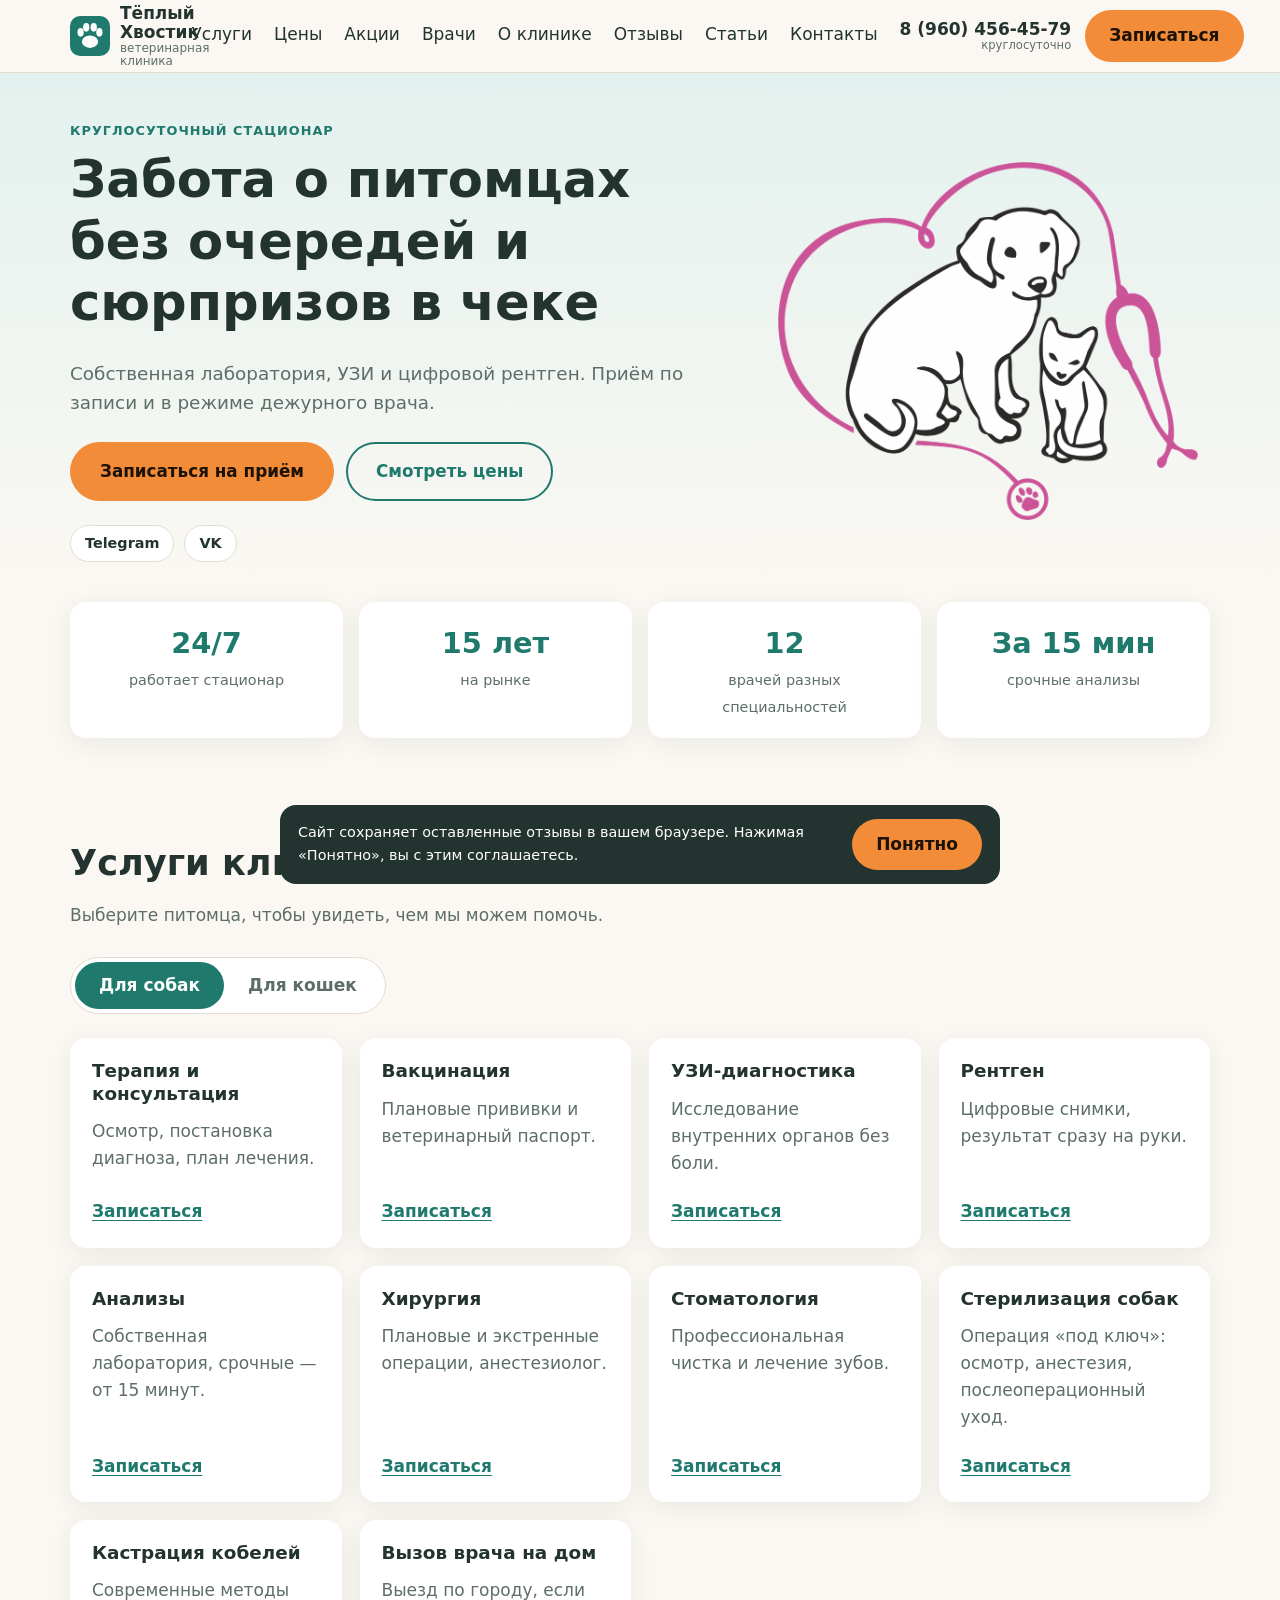
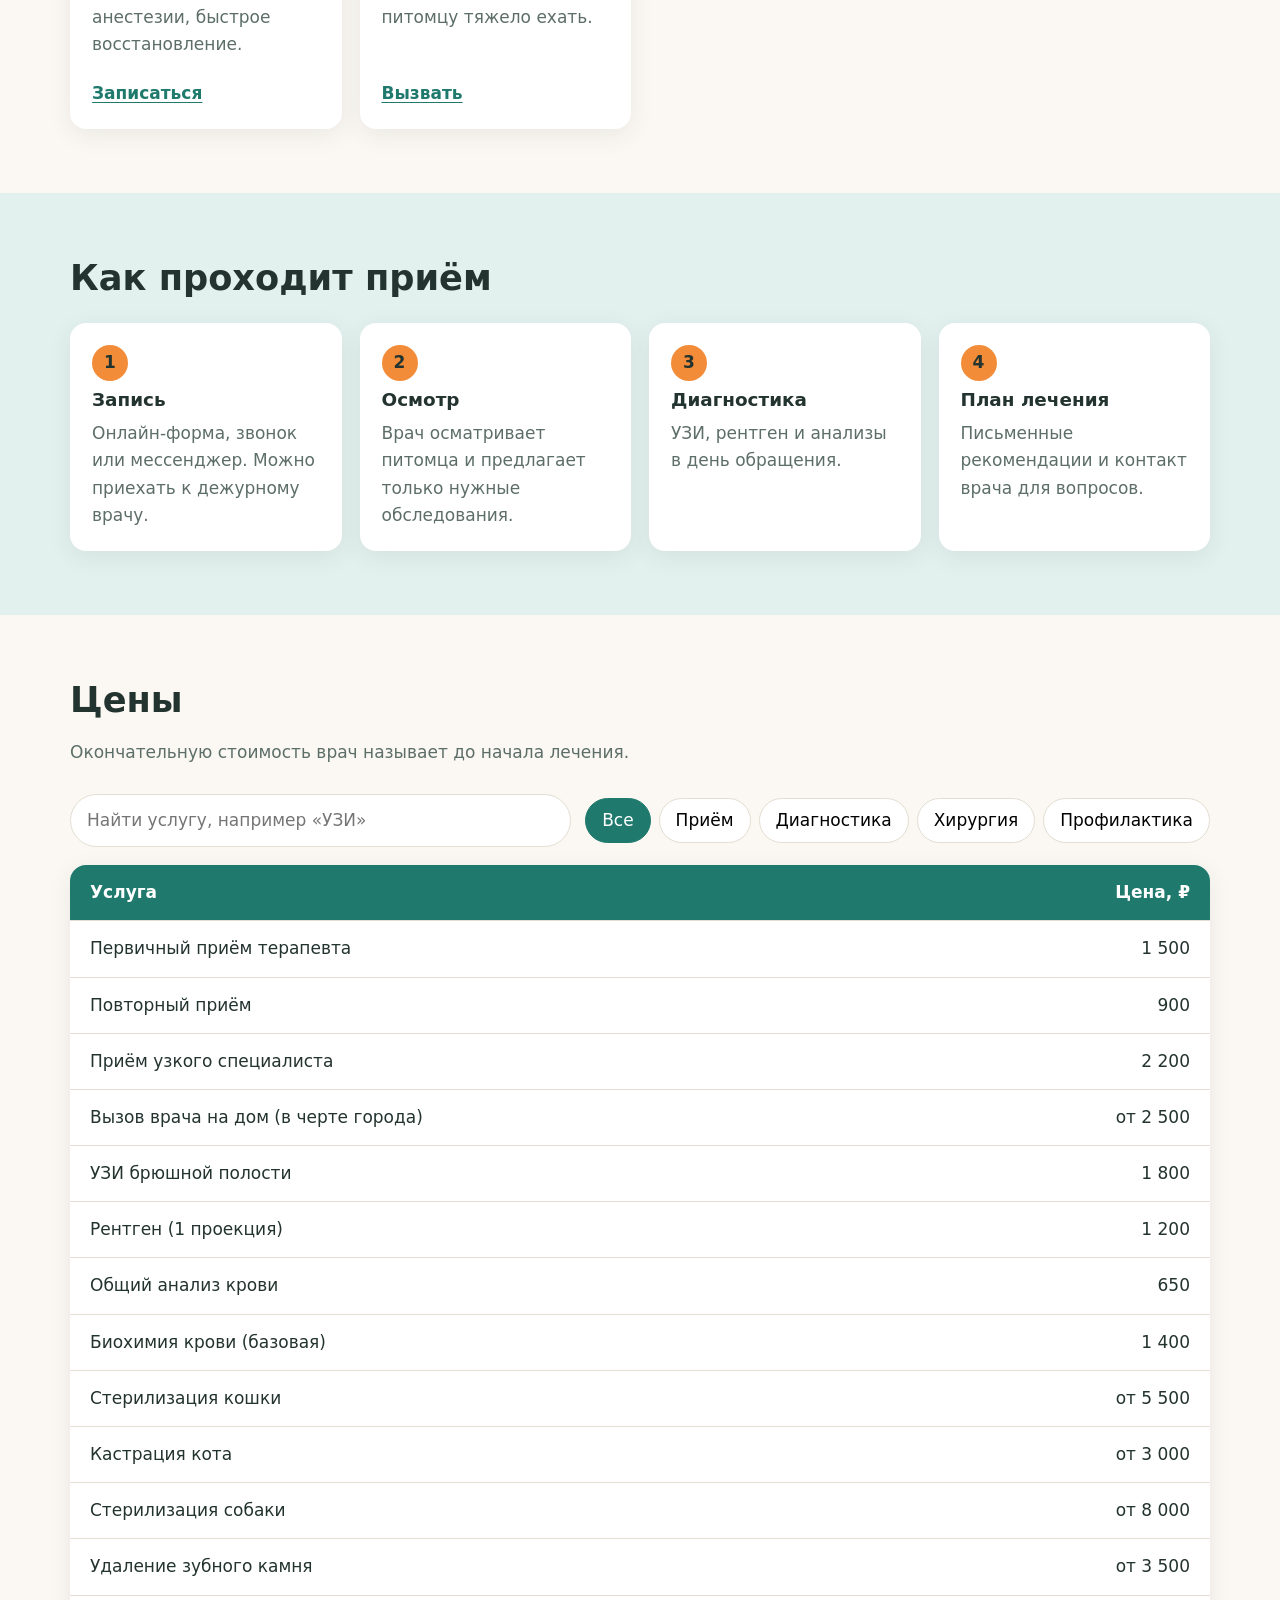
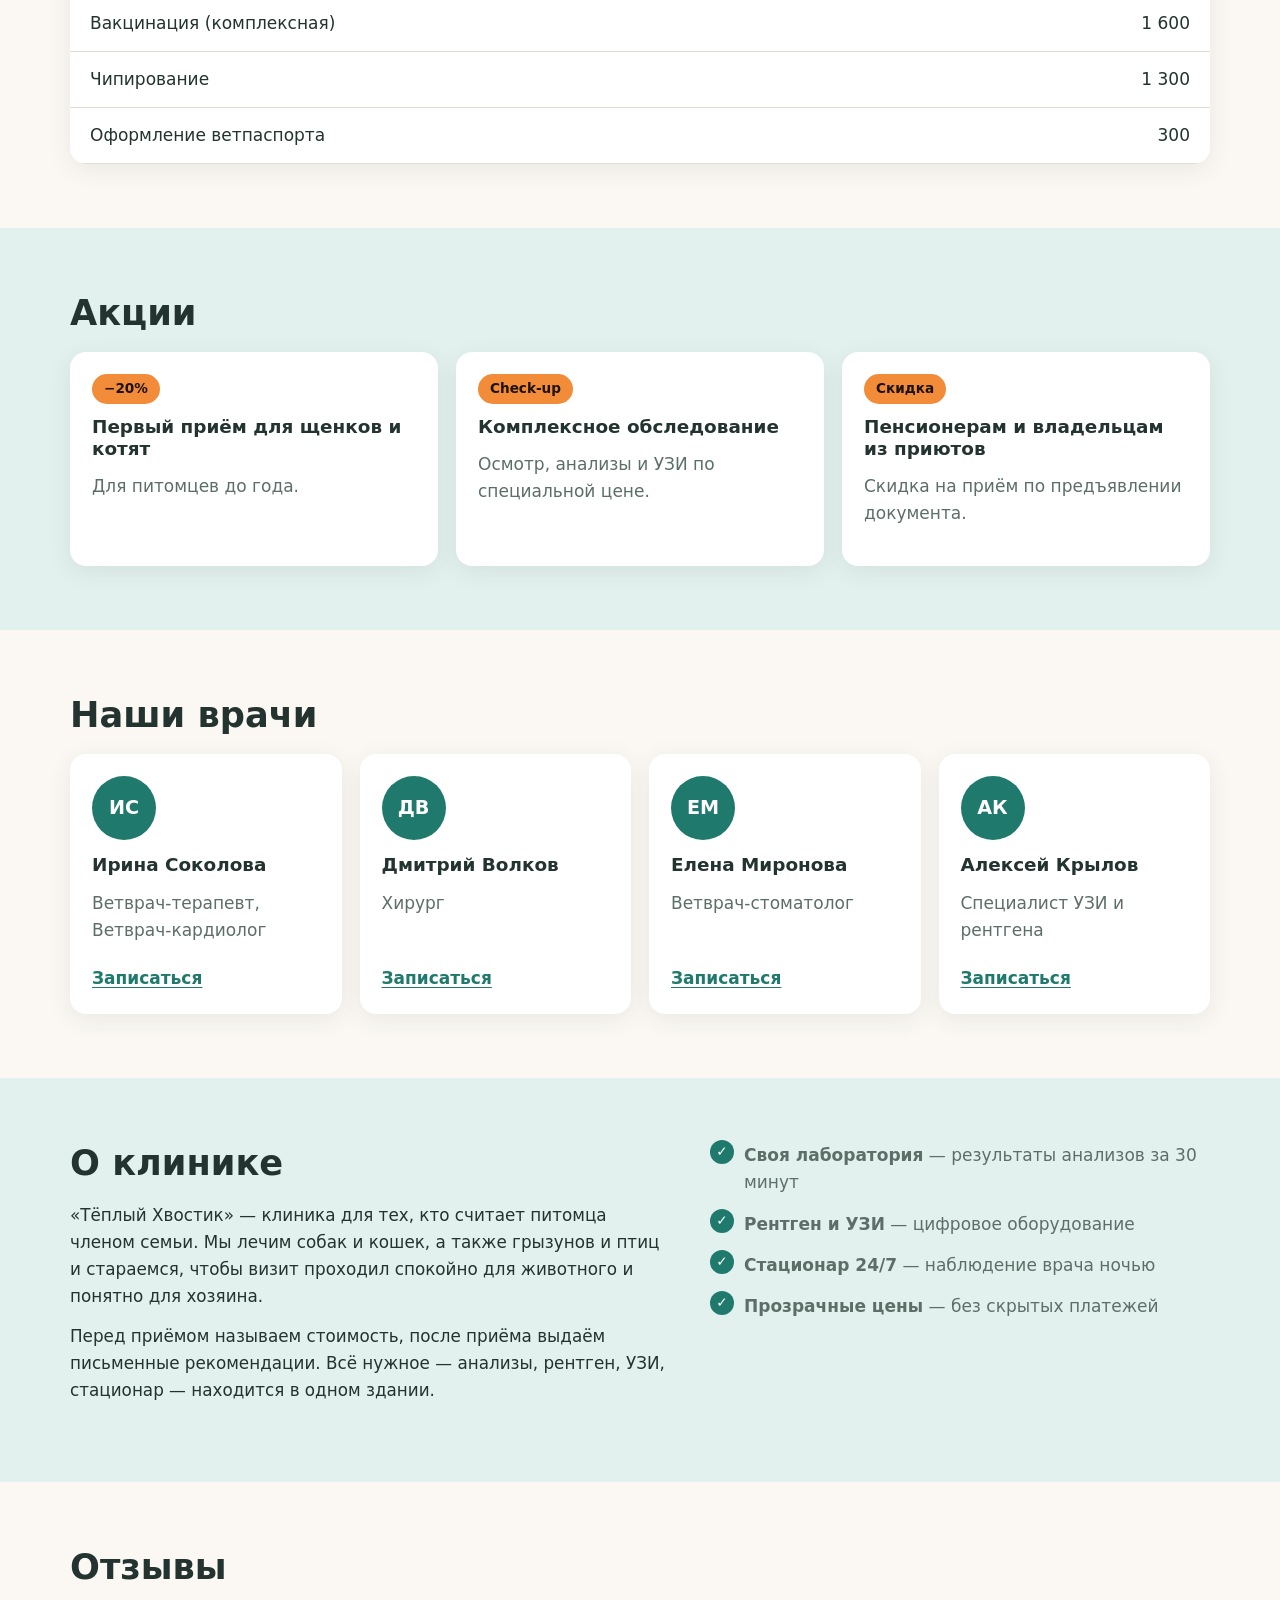
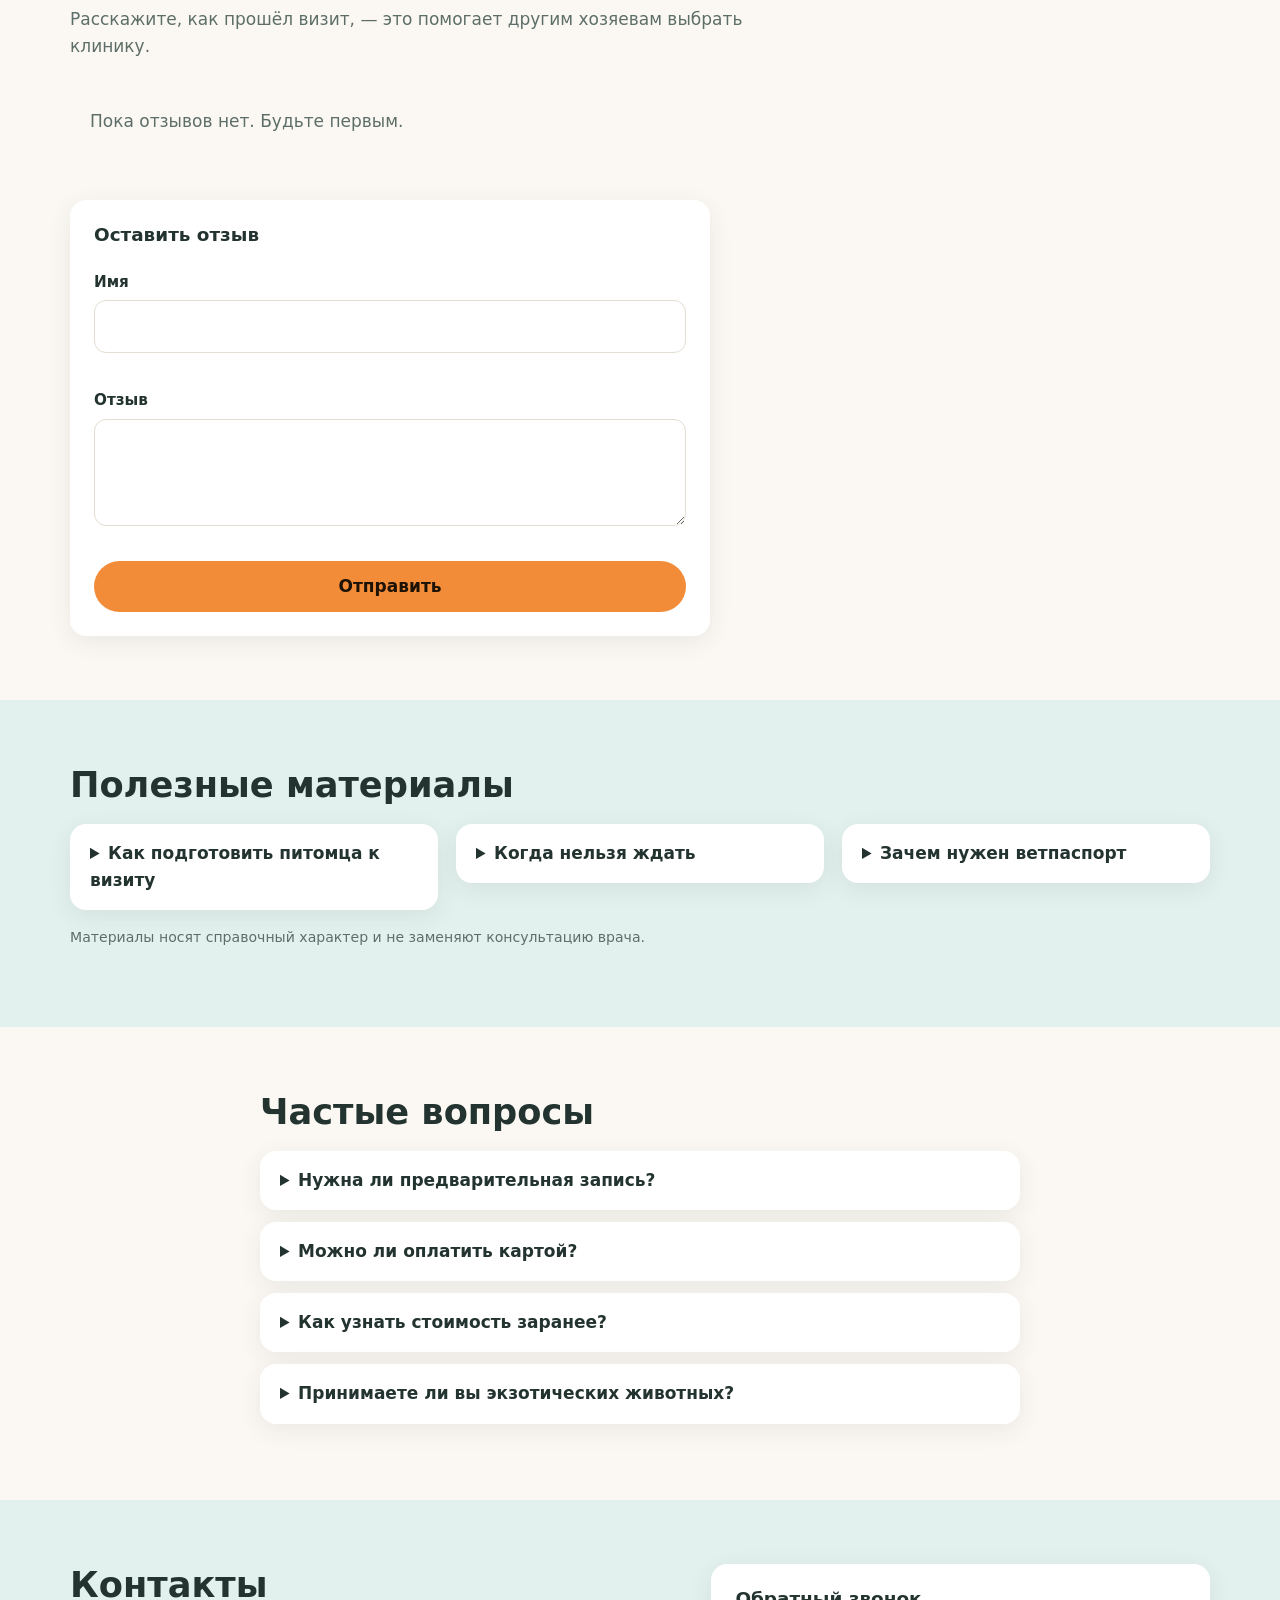
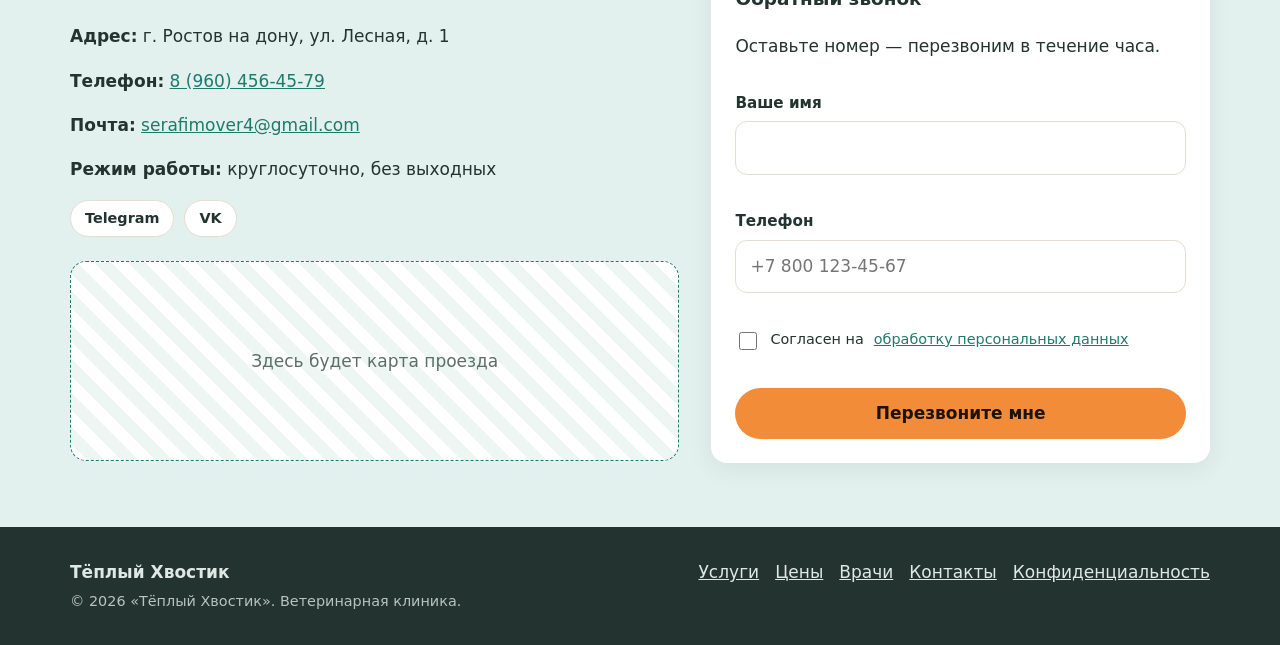
==== commit 84ce8e43: "Add files via upload" ====
--- a/index.html
+++ b/index.html
@@ -53,7 +53,6 @@
           </div>
           <ul class="messengers" aria-label="Связаться в мессенджере">
             <li><a href="https://t.me/sera1im" data-contact="Telegram" data-value="@sera1im" data-button="Открыть в Telegram">Telegram</a></li>
-            <li><a href="https://wa.me/79604564579" target="_blank" rel="noopener">WhatsApp</a></li>
             <li><a href="https://vk.ru/bruhyouarestupid" data-contact="ВКонтакте" data-button="Перейти в ВКонтакте">VK</a></li>
           </ul>
         </div>
@@ -255,7 +254,6 @@
           </address>
           <ul class="messengers messengers--dark">
             <li><a href="https://t.me/sera1im" data-contact="Telegram" data-value="@sera1im" data-button="Открыть в Telegram">Telegram</a></li>
-            <li><a href="https://wa.me/79604564579" target="_blank" rel="noopener">WhatsApp</a></li>
             <li><a href="https://vk.ru/bruhyouarestupid" data-contact="ВКонтакте" data-button="Перейти в ВКонтакте">VK</a></li>
           </ul>
           <div class="map" role="img" aria-label="Схема проезда (заглушка)">Здесь будет карта проезда</div>
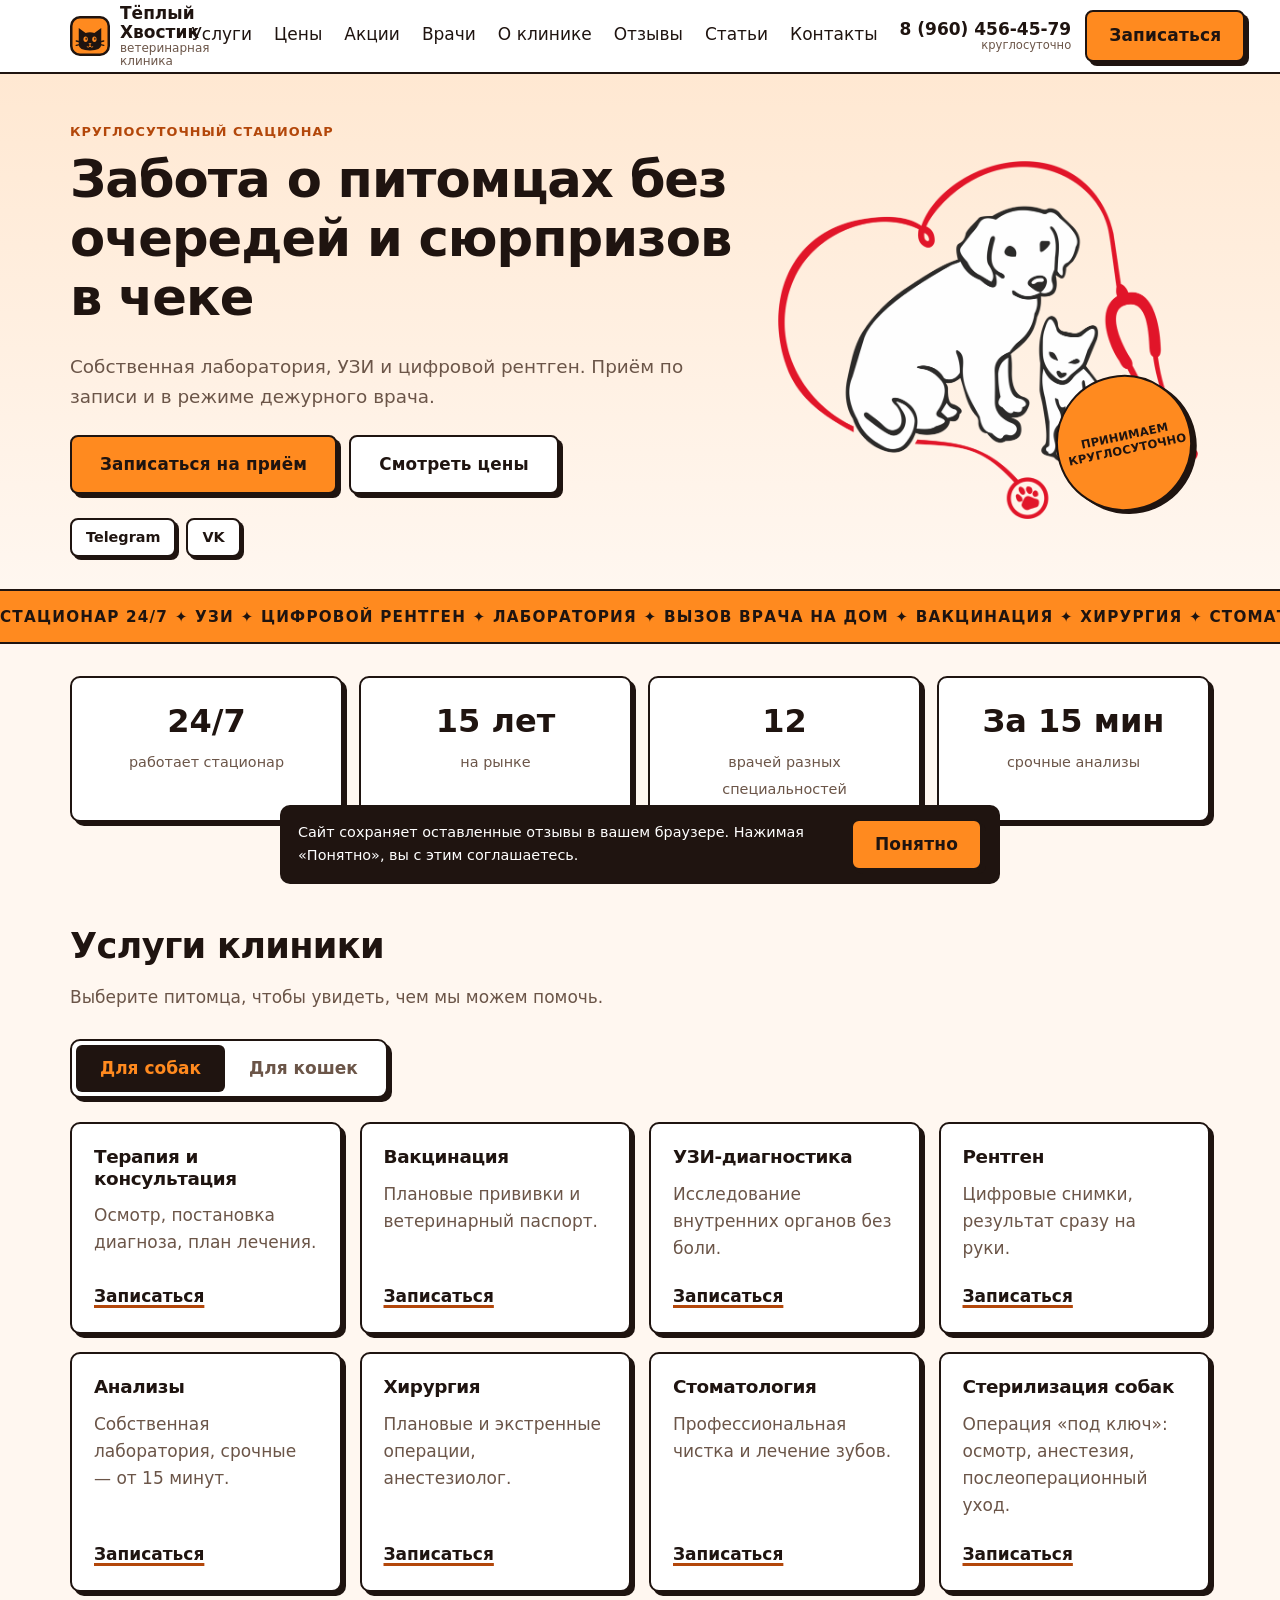
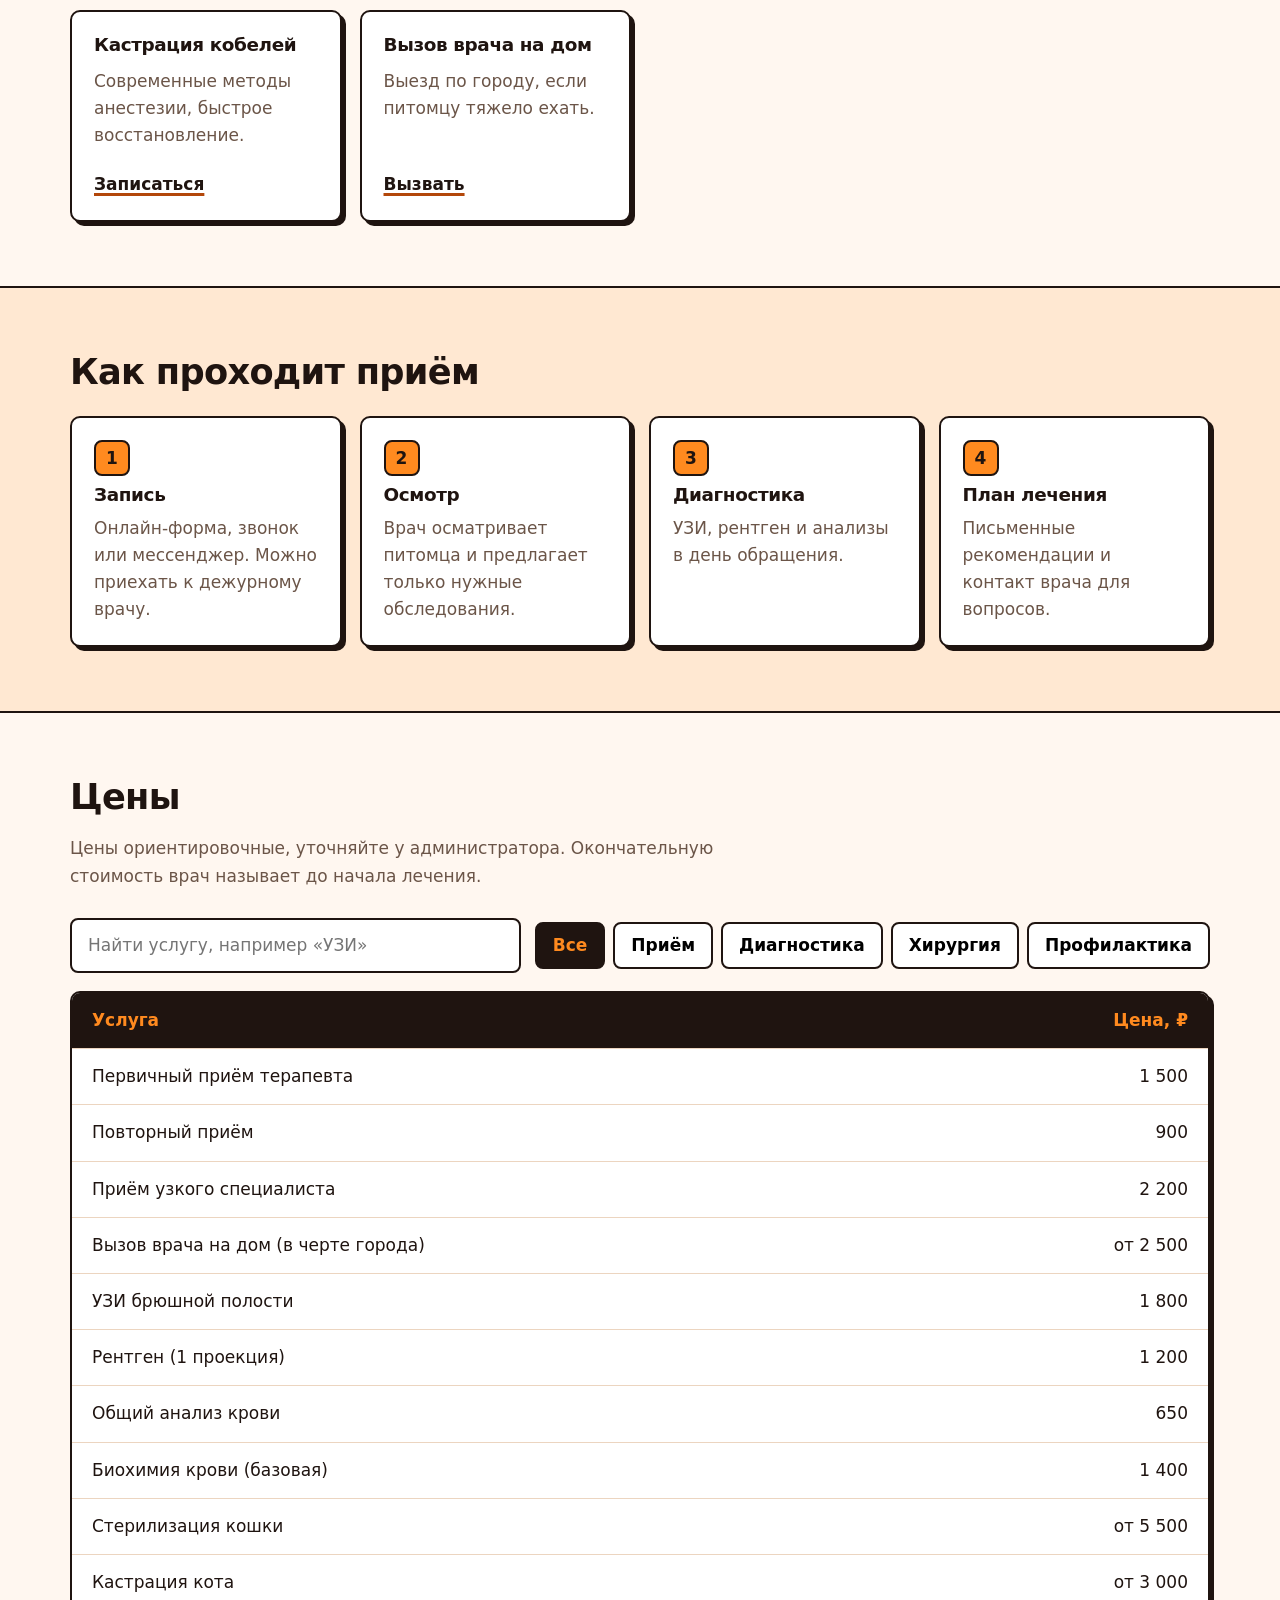
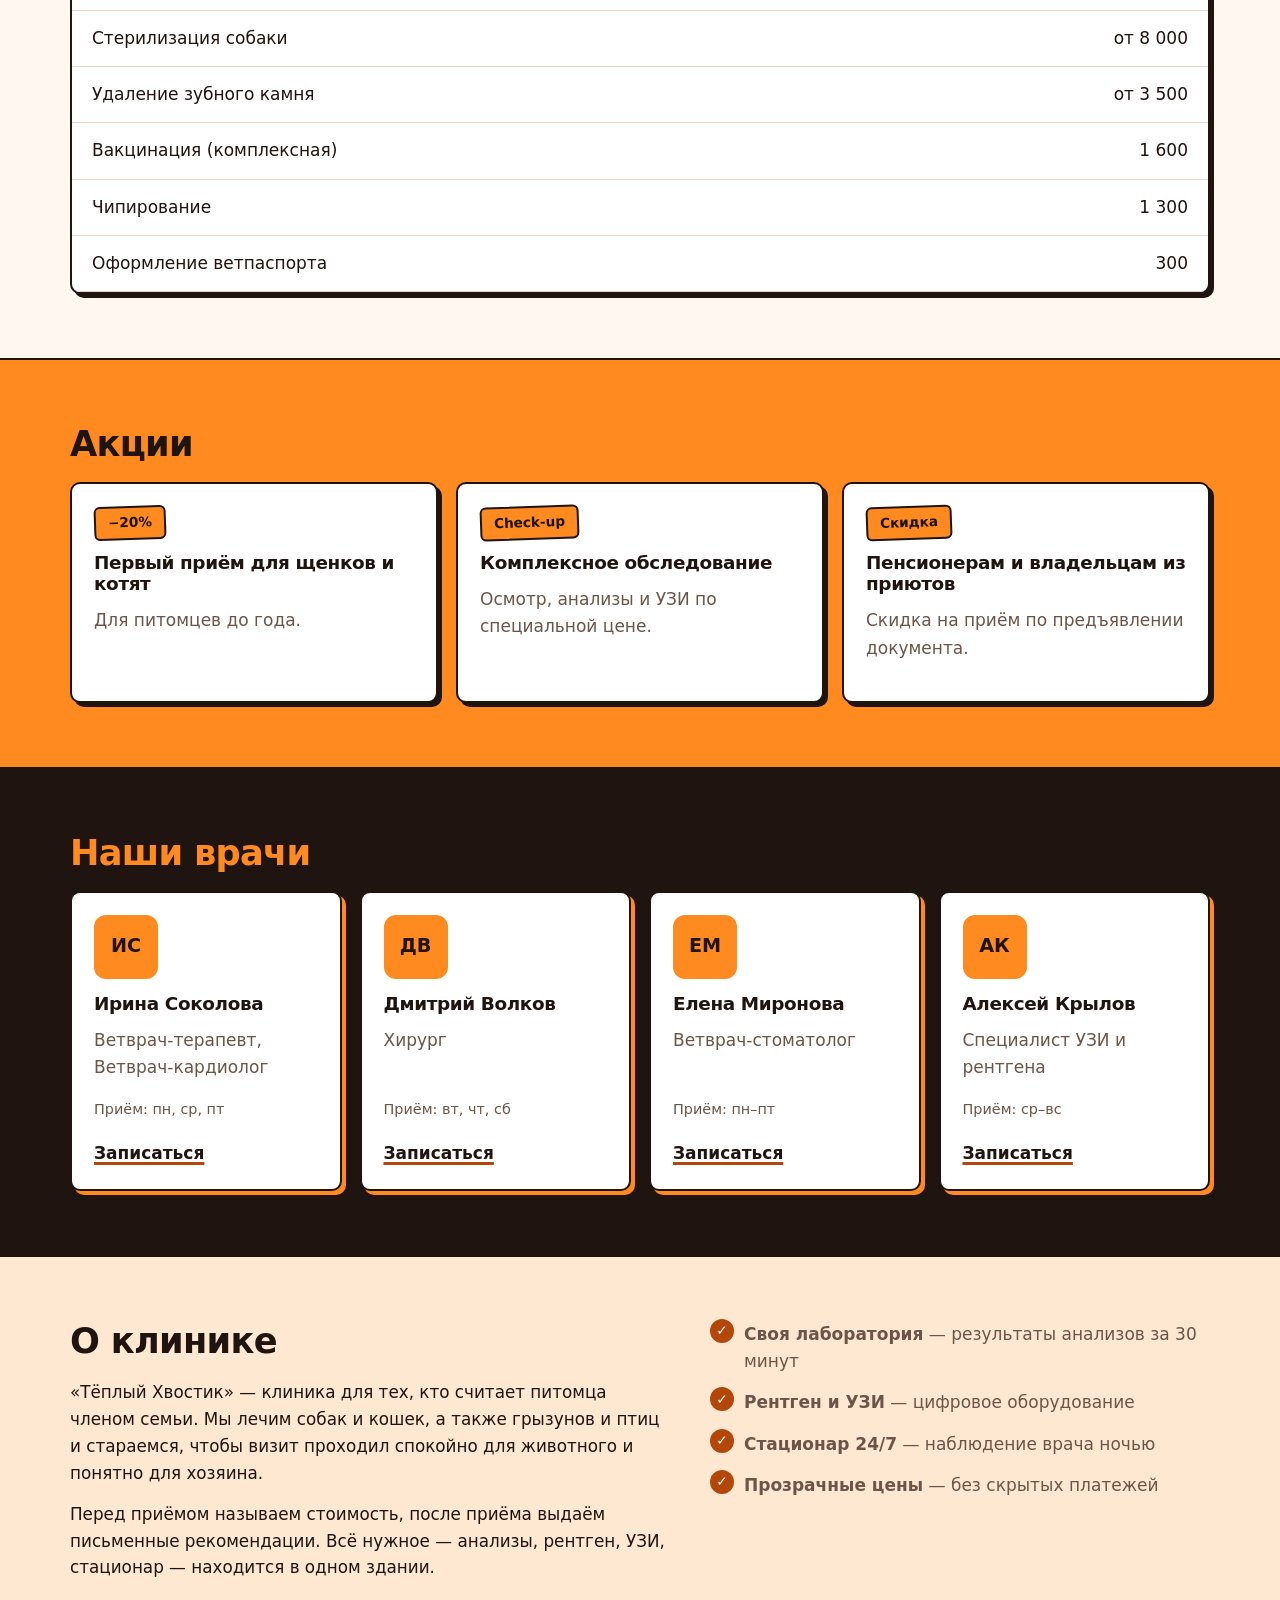
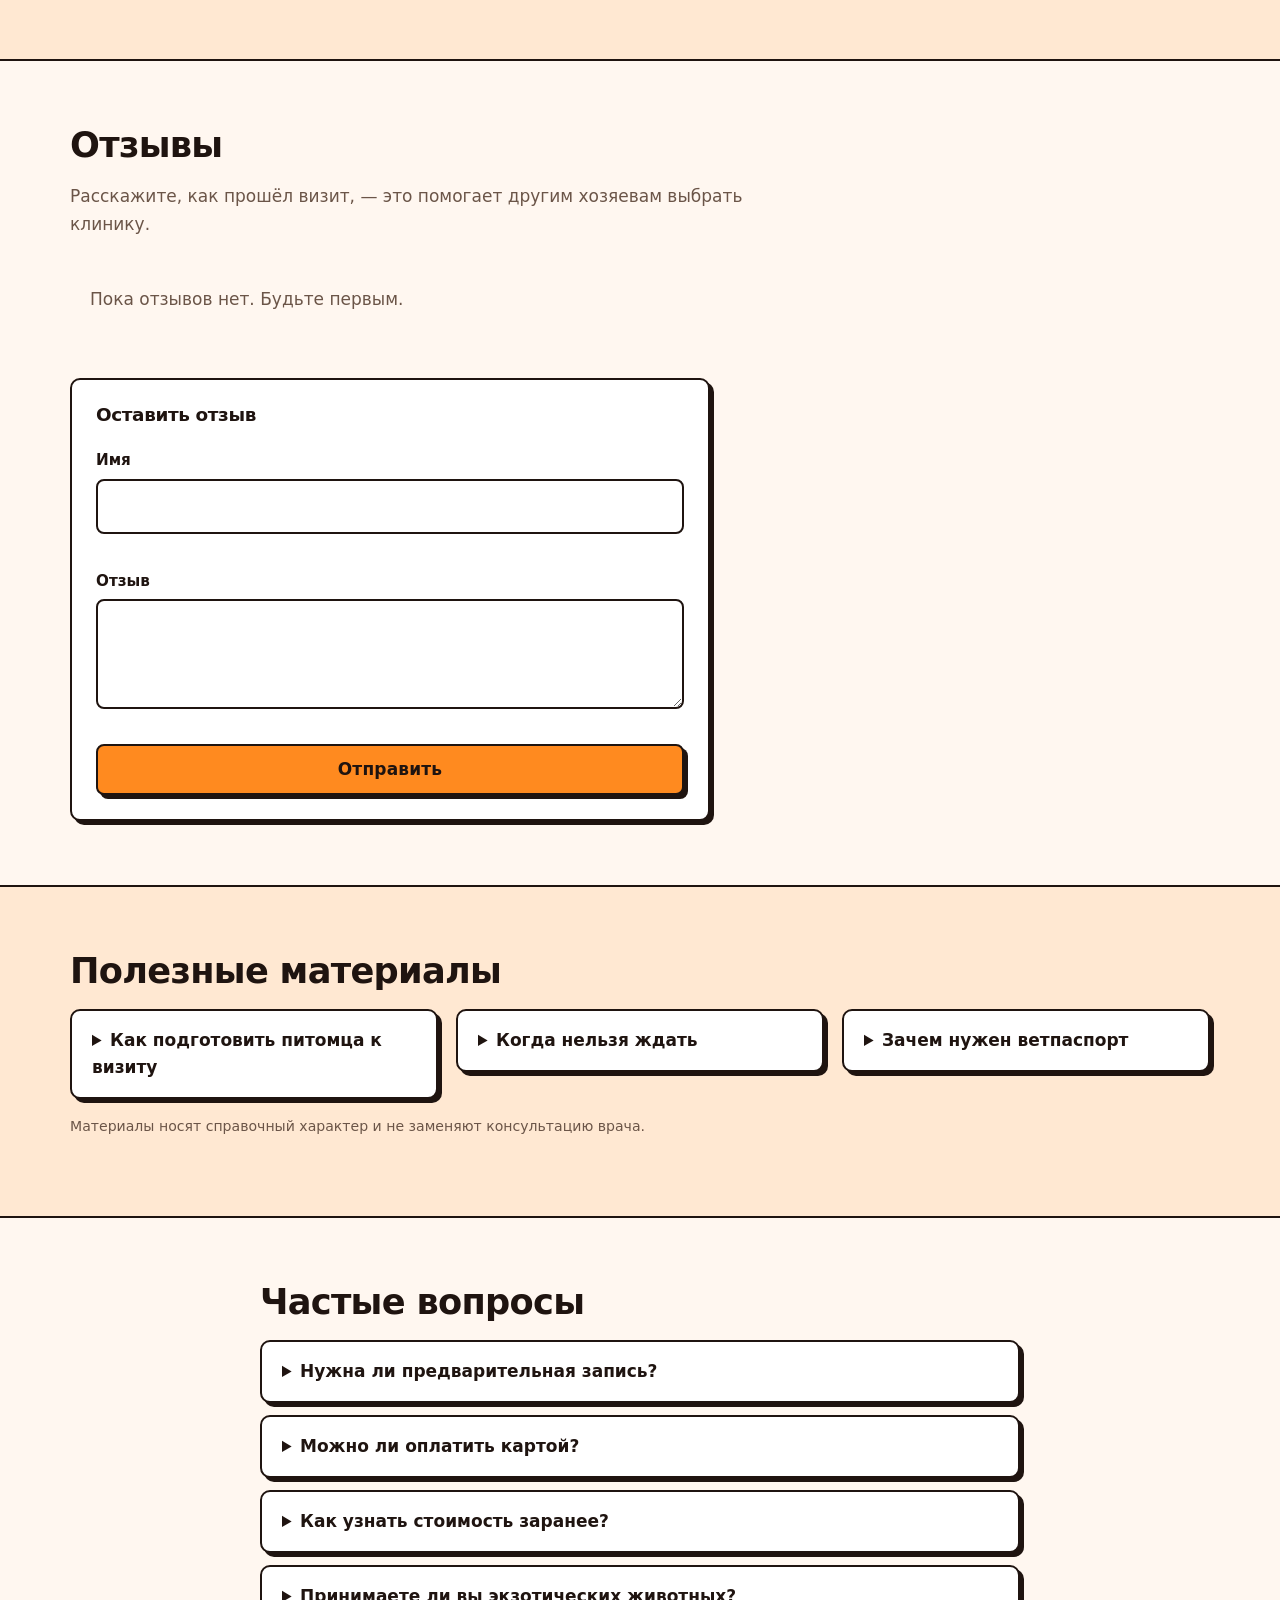
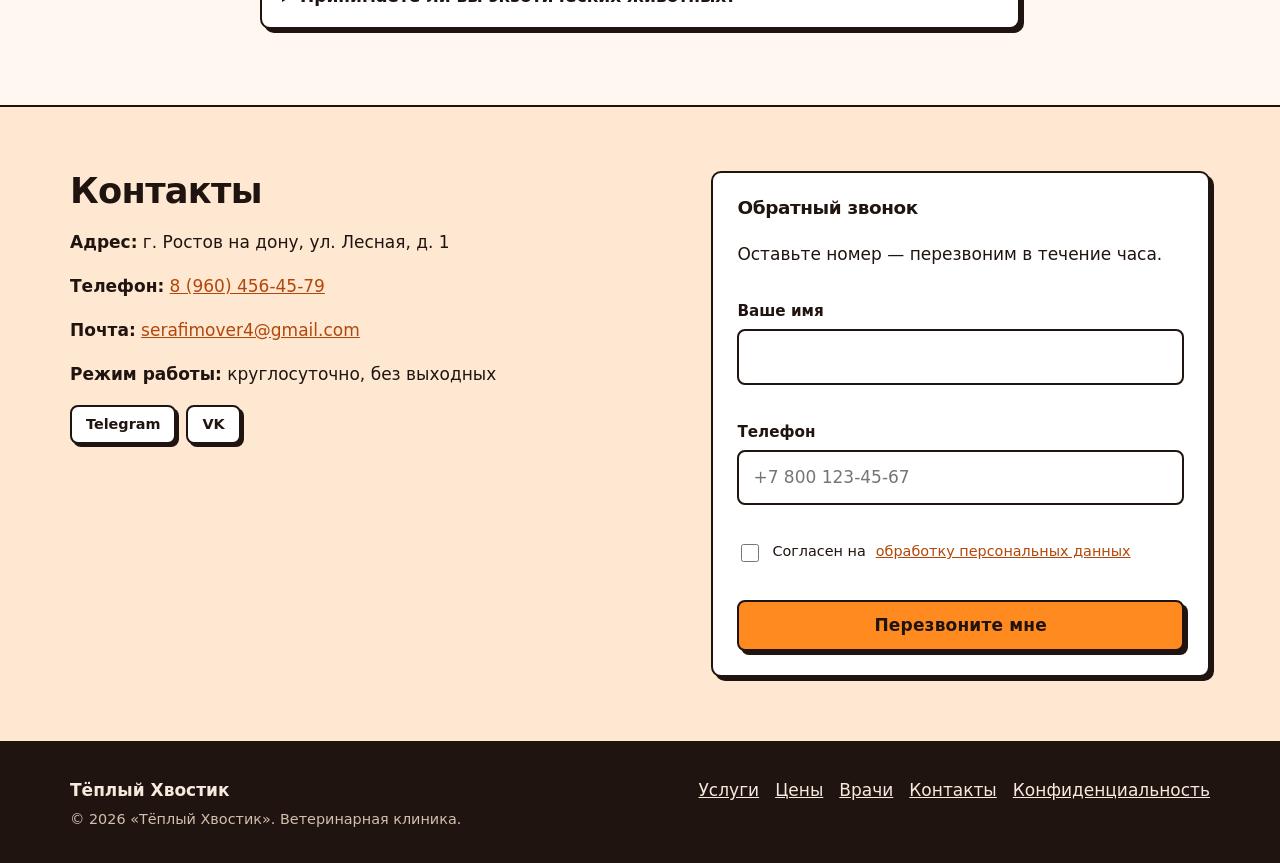
==== commit fbd8de20: "Add files via upload" ====
--- a/index.html
+++ b/index.html
@@ -58,9 +58,17 @@
         </div>
         <div class="hero__art">
           <img src="img/hero.png" alt="Собака и кошка со стетоскопом">
-        </div>
-      </div>
-    </section>
+          <span class="sticker" aria-hidden="true">Принимаем<br>круглосуточно</span>
+        </div>
+      </div>
+    </section>
+
+    <div class="ticker" aria-hidden="true">
+      <div class="ticker__track">
+        <span>Стационар 24/7 ✦ УЗИ ✦ Цифровой рентген ✦ Лаборатория ✦ Вызов врача на дом ✦ Вакцинация ✦ Хирургия ✦ Стоматология ✦ </span>
+        <span>Стационар 24/7 ✦ УЗИ ✦ Цифровой рентген ✦ Лаборатория ✦ Вызов врача на дом ✦ Вакцинация ✦ Хирургия ✦ Стоматология ✦ </span>
+      </div>
+    </div>
 
     <!-- Показатели доверия -->
     <section class="trust" aria-label="О клинике в цифрах">
@@ -117,7 +125,7 @@
     <section class="section" id="prices">
       <div class="container">
         <h2>Цены</h2>
-        <p class="section__lead">Окончательную стоимость врач называет до начала лечения.</p>
+        <p class="section__lead">Цены ориентировочные, уточняйте у администратора. Окончательную стоимость врач называет до начала лечения.</p>
 
         <div class="price-tools">
           <label class="visually-hidden" for="price-search">Поиск по прайсу</label>
@@ -158,7 +166,7 @@
     </section>
 
     <!-- Акции -->
-    <section class="section section--tint" id="promo">
+    <section class="section section--accent" id="promo">
       <div class="container">
         <h2>Акции</h2>
         <div class="cards cards--3">
@@ -170,14 +178,14 @@
     </section>
 
     <!-- Врачи -->
-    <section class="section" id="doctors">
+    <section class="section section--dark" id="doctors">
       <div class="container">
         <h2>Наши врачи</h2>
         <div class="cards cards--4">
-          <article class="doctor"><div class="avatar" aria-hidden="true">ИС</div><h3>Ирина Соколова</h3><p>Ветврач-терапевт, Ветврач-кардиолог</p><button class="link" type="button" data-open-booking>Записаться</button></article>
-          <article class="doctor"><div class="avatar" aria-hidden="true">ДВ</div><h3>Дмитрий Волков</h3><p>Хирург</p><button class="link" type="button" data-open-booking>Записаться</button></article>
-          <article class="doctor"><div class="avatar" aria-hidden="true">ЕМ</div><h3>Елена Миронова</h3><p>Ветврач-стоматолог</p><button class="link" type="button" data-open-booking>Записаться</button></article>
-          <article class="doctor"><div class="avatar" aria-hidden="true">АК</div><h3>Алексей Крылов</h3><p>Специалист УЗИ и рентгена</p><button class="link" type="button" data-open-booking>Записаться</button></article>
+          <article class="doctor"><div class="avatar" aria-hidden="true">ИС</div><h3>Ирина Соколова</h3><p>Ветврач-терапевт, Ветврач-кардиолог</p><p class="doctor__days">Приём: пн, ср, пт</p><button class="link" type="button" data-open-booking>Записаться</button></article>
+          <article class="doctor"><div class="avatar" aria-hidden="true">ДВ</div><h3>Дмитрий Волков</h3><p>Хирург</p><p class="doctor__days">Приём: вт, чт, сб</p><button class="link" type="button" data-open-booking>Записаться</button></article>
+          <article class="doctor"><div class="avatar" aria-hidden="true">ЕМ</div><h3>Елена Миронова</h3><p>Ветврач-стоматолог</p><p class="doctor__days">Приём: пн–пт</p><button class="link" type="button" data-open-booking>Записаться</button></article>
+          <article class="doctor"><div class="avatar" aria-hidden="true">АК</div><h3>Алексей Крылов</h3><p>Специалист УЗИ и рентгена</p><p class="doctor__days">Приём: ср–вс</p><button class="link" type="button" data-open-booking>Записаться</button></article>
         </div>
       </div>
     </section>
@@ -256,7 +264,6 @@
             <li><a href="https://t.me/sera1im" data-contact="Telegram" data-value="@sera1im" data-button="Открыть в Telegram">Telegram</a></li>
             <li><a href="https://vk.ru/bruhyouarestupid" data-contact="ВКонтакте" data-button="Перейти в ВКонтакте">VK</a></li>
           </ul>
-          <div class="map" role="img" aria-label="Схема проезда (заглушка)">Здесь будет карта проезда</div>
         </div>
 
         <form class="form" id="callback-form" novalidate>
--- a/css/style.css
+++ b/css/style.css
@@ -1,17 +1,17 @@
 /* Тёплый Хвост. Стили написаны с нуля. */
 :root {
-  --green: #1f7a6d;
-  --green-dark: #165a50;
-  --green-tint: #e3f1ee;
-  --orange: #f28c38;
-  --orange-dark: #d9741f;
-  --ink: #23332f;
-  --muted: #5d6e69;
-  --bg: #fbf8f3;
+  --green: #b3470a;
+  --green-dark: #8a3606;
+  --green-tint: #ffe8d2;
+  --orange: #ff8a1f;
+  --orange-dark: #e56f00;
+  --ink: #1f1410;
+  --muted: #6b5548;
+  --bg: #fff7f0;
   --white: #ffffff;
-  --line: #e4ddd1;
-  --radius: 16px;
-  --shadow: 0 6px 24px rgba(35, 51, 47, .08);
+  --line: #ecd5c0;
+  --radius: 10px;
+  --shadow: 6px 6px 0 rgba(16, 24, 32, .9);
   --font: "Segoe UI", system-ui, -apple-system, Roboto, "Helvetica Neue", Arial, sans-serif;
 }
 
@@ -20,7 +20,7 @@
 body { margin: 0; font-family: var(--font); color: var(--ink); background: var(--bg); line-height: 1.6; font-size: 17px; }
 img, svg { max-width: 100%; display: block; }
 a { color: var(--green); }
-h1, h2, h3 { line-height: 1.2; margin: 0 0 .5em; }
+h1, h2, h3 { line-height: 1.15; margin: 0 0 .5em; font-weight: 800; letter-spacing: -.02em; }
 h1 { font-size: clamp(2rem, 4.5vw, 3.2rem); }
 h2 { font-size: clamp(1.6rem, 3vw, 2.2rem); }
 h3 { font-size: 1.15rem; }
@@ -32,13 +32,13 @@
 .skip { position: absolute; left: -999px; top: 8px; background: var(--ink); color: #fff; padding: 8px 14px; border-radius: 8px; z-index: 100; }
 .skip:focus { left: 8px; }
 
-:focus-visible { outline: 3px solid var(--orange); outline-offset: 2px; }
+:focus-visible { outline: 3px solid var(--green); outline-offset: 2px; }
 
 /* Плашка */
 .notice { background: var(--ink); color: #fff; text-align: center; font-size: .85rem; padding: 6px 12px; }
 
 /* Шапка */
-.header { position: sticky; top: 0; z-index: 50; background: rgba(251, 248, 243, .95); backdrop-filter: blur(8px); border-bottom: 1px solid var(--line); }
+.header { position: sticky; top: 0; z-index: 50; background: rgba(255, 247, 240, .95); backdrop-filter: blur(8px); border-bottom: 1px solid var(--line); }
 .header__row { display: flex; align-items: center; gap: 20px; min-height: 72px; }
 .logo { display: flex; align-items: center; gap: 10px; text-decoration: none; color: var(--ink); font-weight: 700; line-height: 1.1; }
 .logo small { display: block; font-weight: 400; color: var(--muted); font-size: .75rem; }
@@ -60,7 +60,7 @@
 .btn { display: inline-block; border: 2px solid transparent; border-radius: 999px; padding: 10px 22px; font: inherit; font-weight: 600; cursor: pointer; text-decoration: none; transition: background .15s, transform .15s, color .15s; }
 .btn:active { transform: translateY(1px); }
 .btn--accent { background: var(--orange); color: #1d1206; }
-.btn--accent:hover { background: var(--orange-dark); color: #fff; }
+.btn--accent:hover { background: var(--orange-dark); color: var(--ink); }
 .btn--ghost { border-color: var(--green); color: var(--green); background: transparent; }
 .btn--ghost:hover { background: var(--green); color: #fff; }
 .btn--lg { padding: 14px 28px; font-size: 1.05rem; }
@@ -89,6 +89,7 @@
 .section { padding: 64px 0; }
 .section--tint { background: var(--green-tint); }
 .section__lead { color: var(--muted); max-width: 40em; margin-bottom: 28px; }
+.doctor .doctor__days { flex: 0; font-size: .9rem; margin-top: -4px; }
 .note { color: var(--muted); font-size: .88rem; margin-top: 16px; }
 
 /* Вкладки */
@@ -163,14 +164,13 @@
 /* Контакты */
 .contacts { display: grid; grid-template-columns: 1.1fr .9fr; gap: 32px; align-items: start; }
 address { font-style: normal; }
-.map { height: 200px; border-radius: var(--radius); background: repeating-linear-gradient(45deg, #fff, #fff 12px, #eef6f4 12px, #eef6f4 24px); border: 1px dashed var(--green); display: grid; place-items: center; color: var(--muted); }
 
 /* Подвал */
-.footer { background: var(--ink); color: #dfe8e5; padding: 32px 0; }
+.footer { background: var(--ink); color: #f6e9dd; padding: 32px 0; }
 .footer__row { display: flex; flex-wrap: wrap; gap: 24px; justify-content: space-between; }
-.footer p { margin: 4px 0 0; color: #b6c4c0; font-size: .9rem; }
+.footer p { margin: 4px 0 0; color: #d4bfae; font-size: .9rem; }
 .footer nav { display: flex; flex-wrap: wrap; gap: 16px; align-items: flex-start; }
-.footer a { color: #dfe8e5; }
+.footer a { color: #f6e9dd; }
 
 /* Окна */
 .modal { border: 0; border-radius: var(--radius); padding: 0; width: min(520px, 100% - 24px); max-height: 92vh; overflow: auto; box-shadow: 0 20px 60px rgba(0, 0, 0, .3); }
@@ -211,3 +211,86 @@
   .price th, .price td { padding: 12px; }
   .cookie { flex-direction: column; align-items: stretch; }
 }
+
+/* Смелый дизайн: жёсткие тени, резкие углы, «нажимающиеся» кнопки */
+:root { --hard: 4px 4px 0 var(--ink); --hard-lg: 8px 8px 0 var(--ink); --edge: 2px solid var(--ink); }
+.header { border-bottom: var(--edge); background: var(--white); }
+.nav a { border-bottom-width: 3px; transition: border-color .15s; }
+.nav a:hover { border-color: var(--orange-dark); }
+
+.btn { border-radius: 8px; text-transform: none; letter-spacing: .01em; border-color: var(--ink); box-shadow: var(--hard); transition: transform .12s, box-shadow .12s, background .12s, color .12s; }
+.btn:hover { transform: translate(-2px, -2px); box-shadow: 6px 6px 0 var(--ink); }
+.btn:active { transform: translate(4px, 4px); box-shadow: 0 0 0 var(--ink); }
+.btn--accent { background: var(--orange); color: var(--ink); }
+.btn--accent:hover { background: var(--orange); color: var(--ink); }
+.btn--ghost { background: var(--white); color: var(--ink); }
+.btn--ghost:hover { background: var(--ink); color: var(--orange); }
+.link { color: var(--ink); text-decoration-color: var(--green); text-decoration-thickness: 3px; transition: color .12s; }
+.link:hover { color: var(--green); }
+
+.hero { background: linear-gradient(180deg, var(--green-tint), var(--bg)); border-bottom: var(--edge); }
+.hero__art img { transition: transform .3s; }
+.hero__art img:hover { transform: rotate(-3deg) scale(1.04); }
+.messengers a { border-radius: 8px; border: var(--edge); box-shadow: 3px 3px 0 var(--ink); transition: transform .12s, box-shadow .12s, background .12s; }
+.messengers a:hover { background: var(--orange); color: var(--ink); border-color: var(--ink); transform: translate(-1px, -1px); box-shadow: 4px 4px 0 var(--ink); }
+
+.trust__grid div, .card, .promo, .doctor, .steps li, .article, .faq, .table-wrap { border: var(--edge); border-radius: var(--radius); box-shadow: var(--hard); }
+.card, .promo, .doctor, .steps li { transition: transform .15s, box-shadow .15s; }
+.card:hover, .promo:hover, .doctor:hover, .steps li:hover { transform: translate(-3px, -3px); box-shadow: var(--hard-lg); }
+.trust__grid strong { color: var(--ink); font-size: 2rem; font-weight: 800; }
+.badge { border: var(--edge); border-radius: 6px; transform: rotate(-2deg); }
+.avatar { background: var(--ink); color: var(--orange); border-radius: 12px; }
+.steps span { border: var(--edge); border-radius: 8px; }
+
+.tabs { border: var(--edge); border-radius: 10px; background: var(--white); box-shadow: var(--hard); padding: 4px; }
+.tab { border-radius: 6px; transition: background .12s, color .12s; }
+.tab:hover { color: var(--ink); }
+.tab.is-active { background: var(--ink); color: var(--orange); }
+.chip { border: var(--edge); border-radius: 8px; font-weight: 600; transition: background .12s, transform .12s; }
+.chip:hover { background: var(--orange); transform: translateY(-1px); }
+.chip.is-active { background: var(--ink); border-color: var(--ink); color: var(--orange); }
+.price-tools input[type="search"] { border: var(--edge); border-radius: 8px; }
+.price thead th { background: var(--ink); color: var(--orange); }
+.price tbody tr { transition: background .1s; }
+.price tbody tr:hover { background: var(--orange); }
+
+input[type="text"], input[type="tel"], input[type="date"], select, textarea { border: var(--edge); border-radius: 8px; transition: box-shadow .12s; }
+input:focus, select:focus, textarea:focus { outline: none; box-shadow: var(--hard); }
+.modal { border: var(--edge); box-shadow: var(--hard-lg); }
+.form { border: var(--edge); box-shadow: var(--hard); }
+.burger { border: var(--edge); border-radius: 8px; }
+.footer { border-top: var(--edge); }
+.footer a:hover { color: var(--orange); }
+
+/* Ритм секций: светлая, оранжевая, тёмная */
+.section { border-bottom: var(--edge); }
+.section--accent { background: var(--orange); }
+.section--accent .section__lead, .section--accent .note { color: var(--ink); }
+.section--dark { background: var(--ink); color: #fff; }
+.section--dark h2 { color: var(--orange); }
+.section--dark .doctor { color: var(--ink); box-shadow: 4px 4px 0 var(--orange); }
+.section--dark .doctor:hover { box-shadow: 8px 8px 0 var(--orange); }
+.section--dark .avatar { background: var(--orange); color: var(--ink); }
+
+/* Бегущая строка */
+.ticker { background: var(--orange); border-bottom: var(--edge); overflow: hidden; white-space: nowrap; padding: 12px 0; }
+.ticker__track { display: inline-flex; animation: ticker 28s linear infinite; }
+.ticker__track span { font-weight: 800; letter-spacing: .08em; text-transform: uppercase; font-size: .95rem; padding-right: 0; }
+@keyframes ticker { to { transform: translateX(-50%); } }
+
+/* Наклейка на первом экране */
+.hero__art { position: relative; }
+.sticker { position: absolute; right: 4%; bottom: 2%; width: 136px; height: 136px; padding: 8px; display: grid; place-items: center; text-align: center; background: var(--orange); border: var(--edge); border-radius: 50%; box-shadow: var(--hard); font-weight: 800; font-size: .72rem; letter-spacing: .02em; line-height: 1.25; text-transform: uppercase; transform: rotate(-12deg); animation: wobble 4s ease-in-out infinite; }
+@keyframes wobble { 50% { transform: rotate(-4deg) scale(1.05); } }
+
+/* Появление при прокрутке */
+.js .reveal { opacity: 0; translate: 0 24px; transition: opacity .5s ease-out, translate .5s ease-out, transform .15s, box-shadow .15s; }
+.js .reveal.is-in { opacity: 1; translate: 0 0; }
+
+@media (prefers-reduced-motion: reduce) {
+  .ticker__track, .sticker { animation: none; }
+  .js .reveal { opacity: 1; translate: none; transition: none; }
+  .btn, .card, .promo, .doctor, .steps li, .hero__art img, .messengers a, .chip { transition: none; }
+  .btn:hover, .card:hover, .promo:hover, .doctor:hover, .steps li:hover, .hero__art img:hover { transform: none; }
+}
+.trust { padding-top: 32px; }
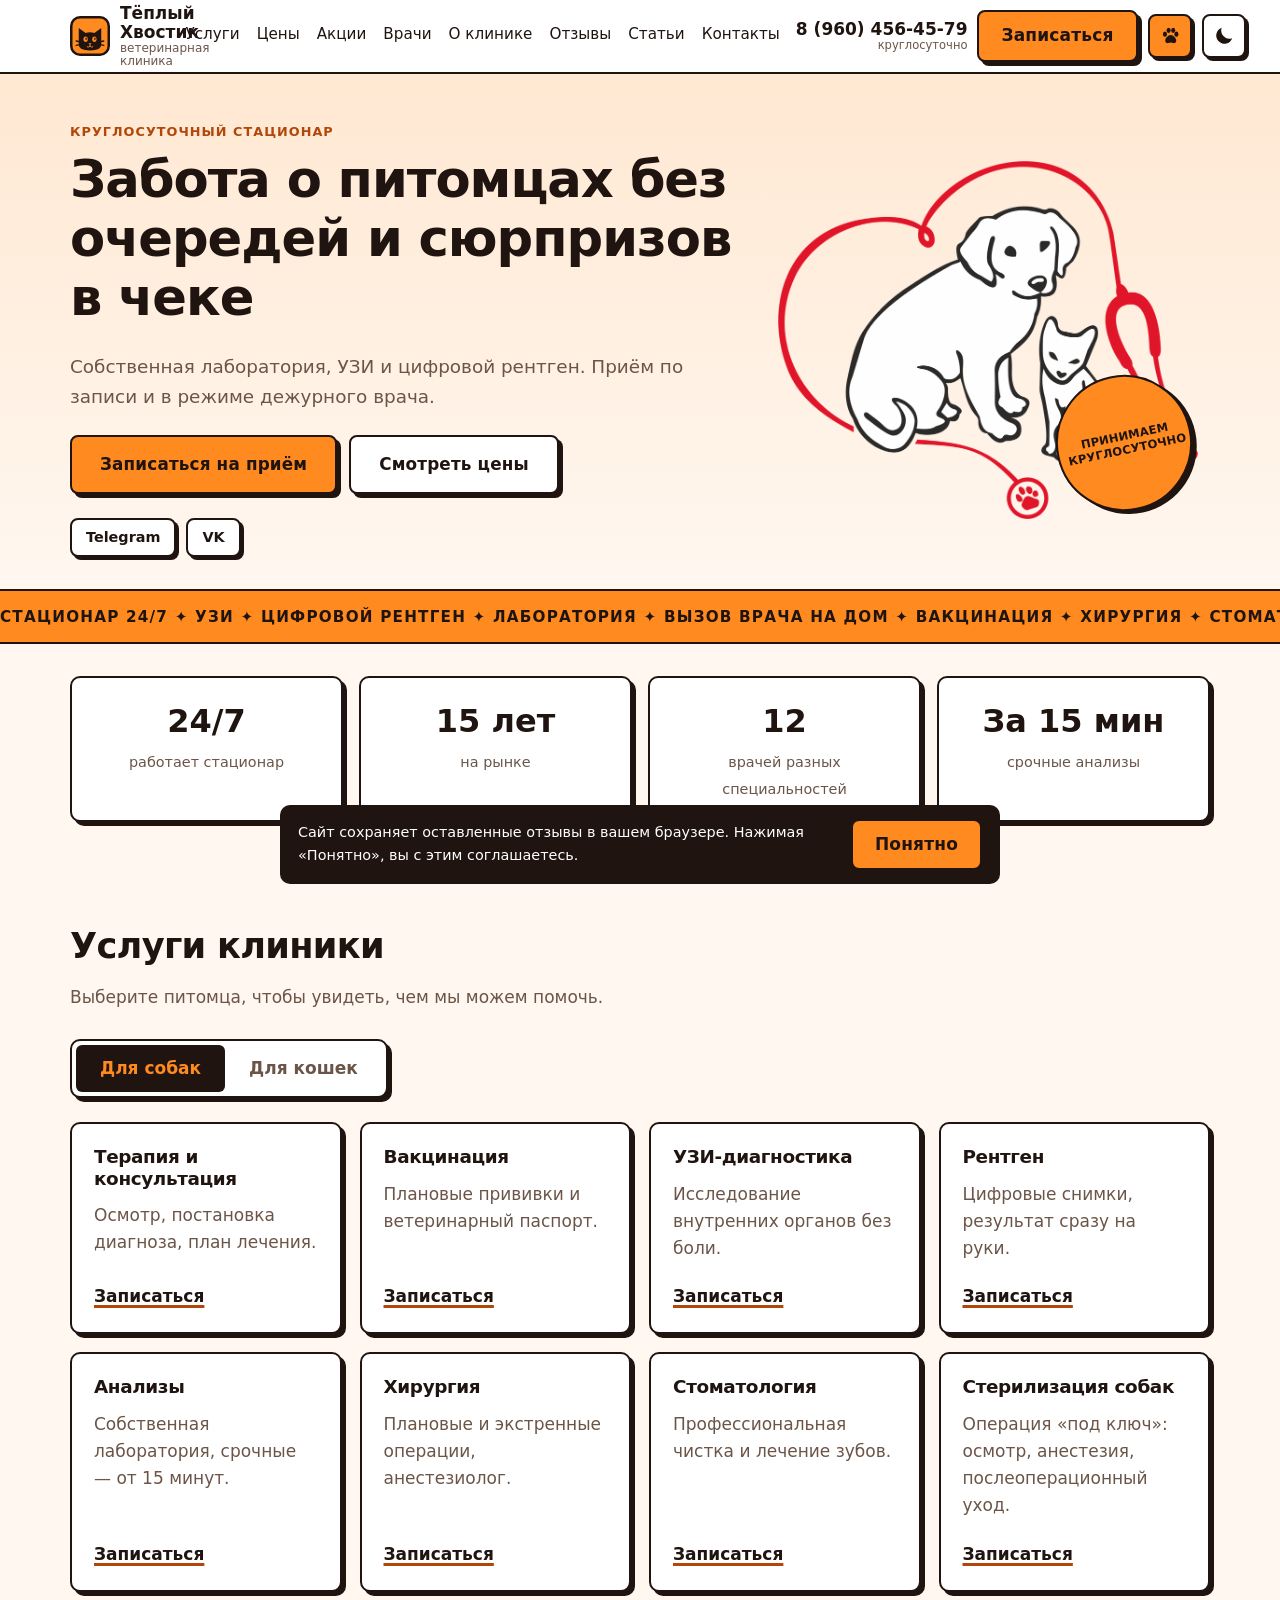
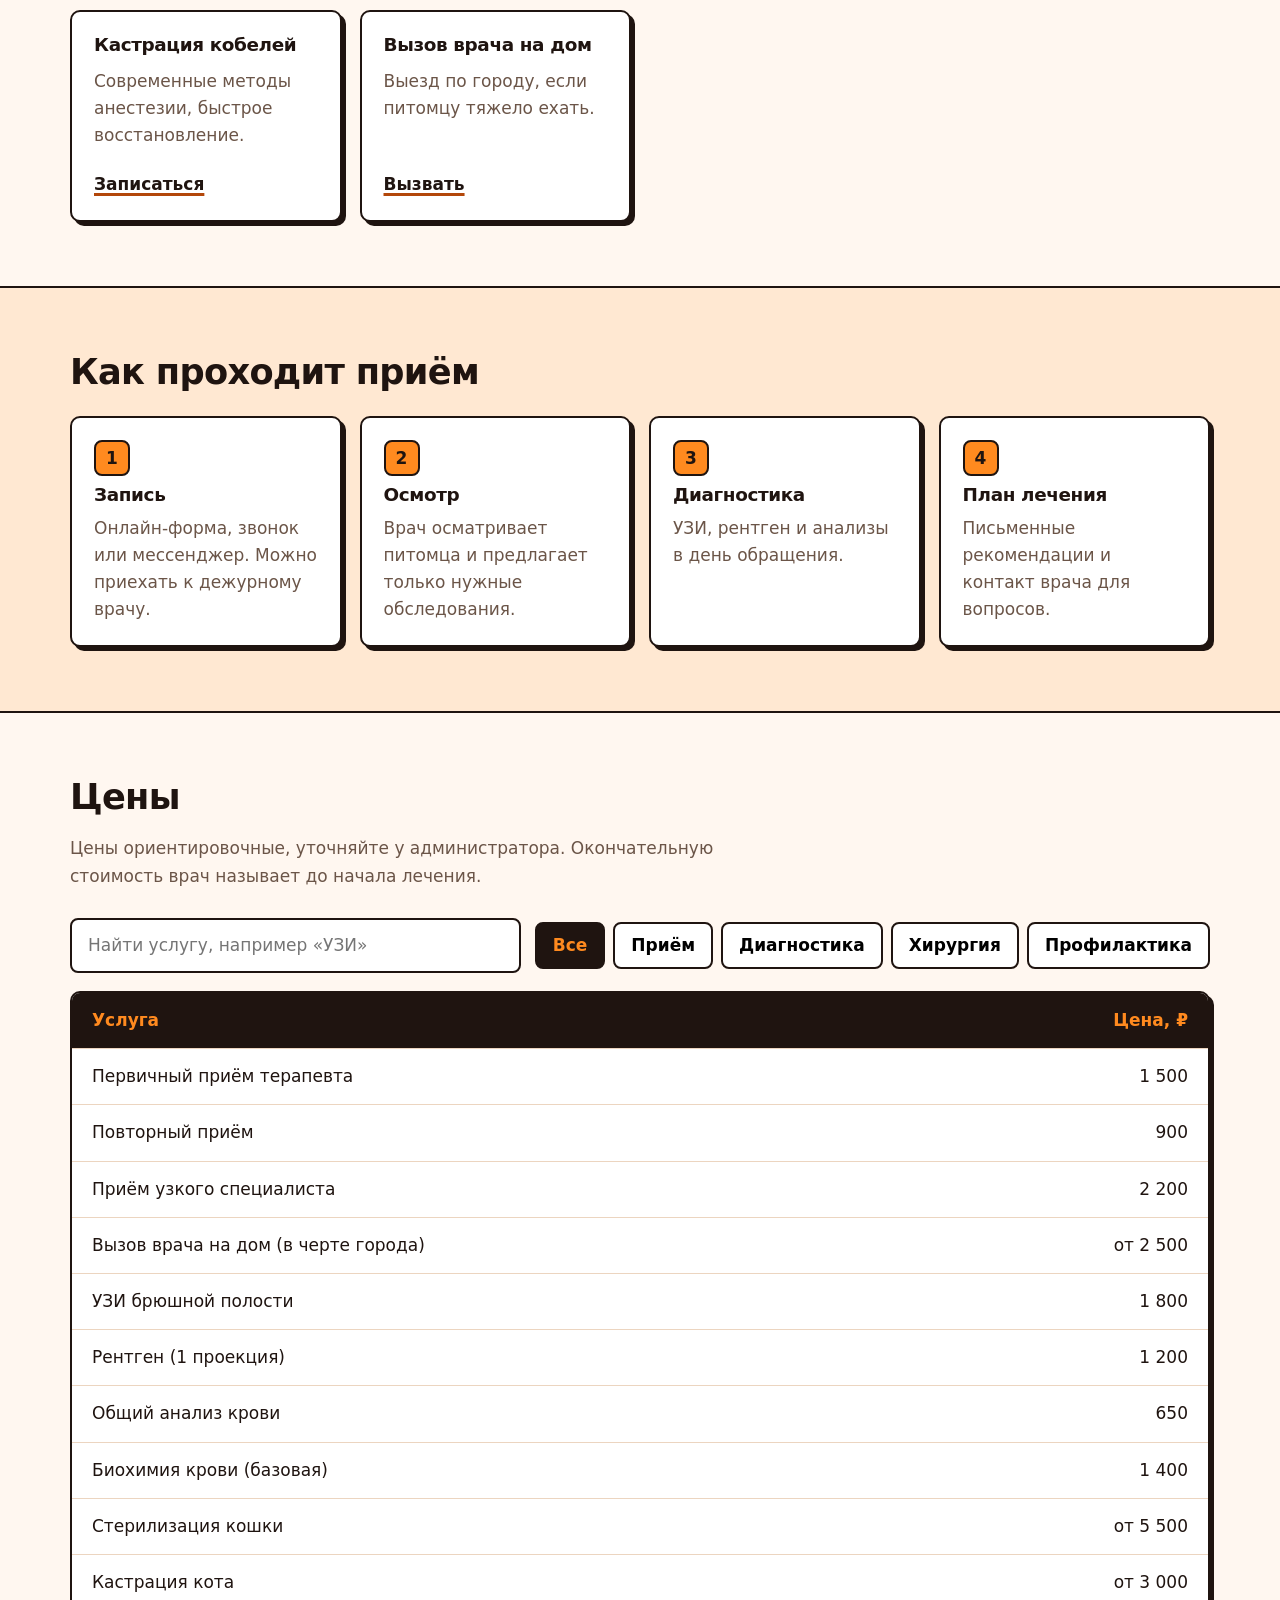
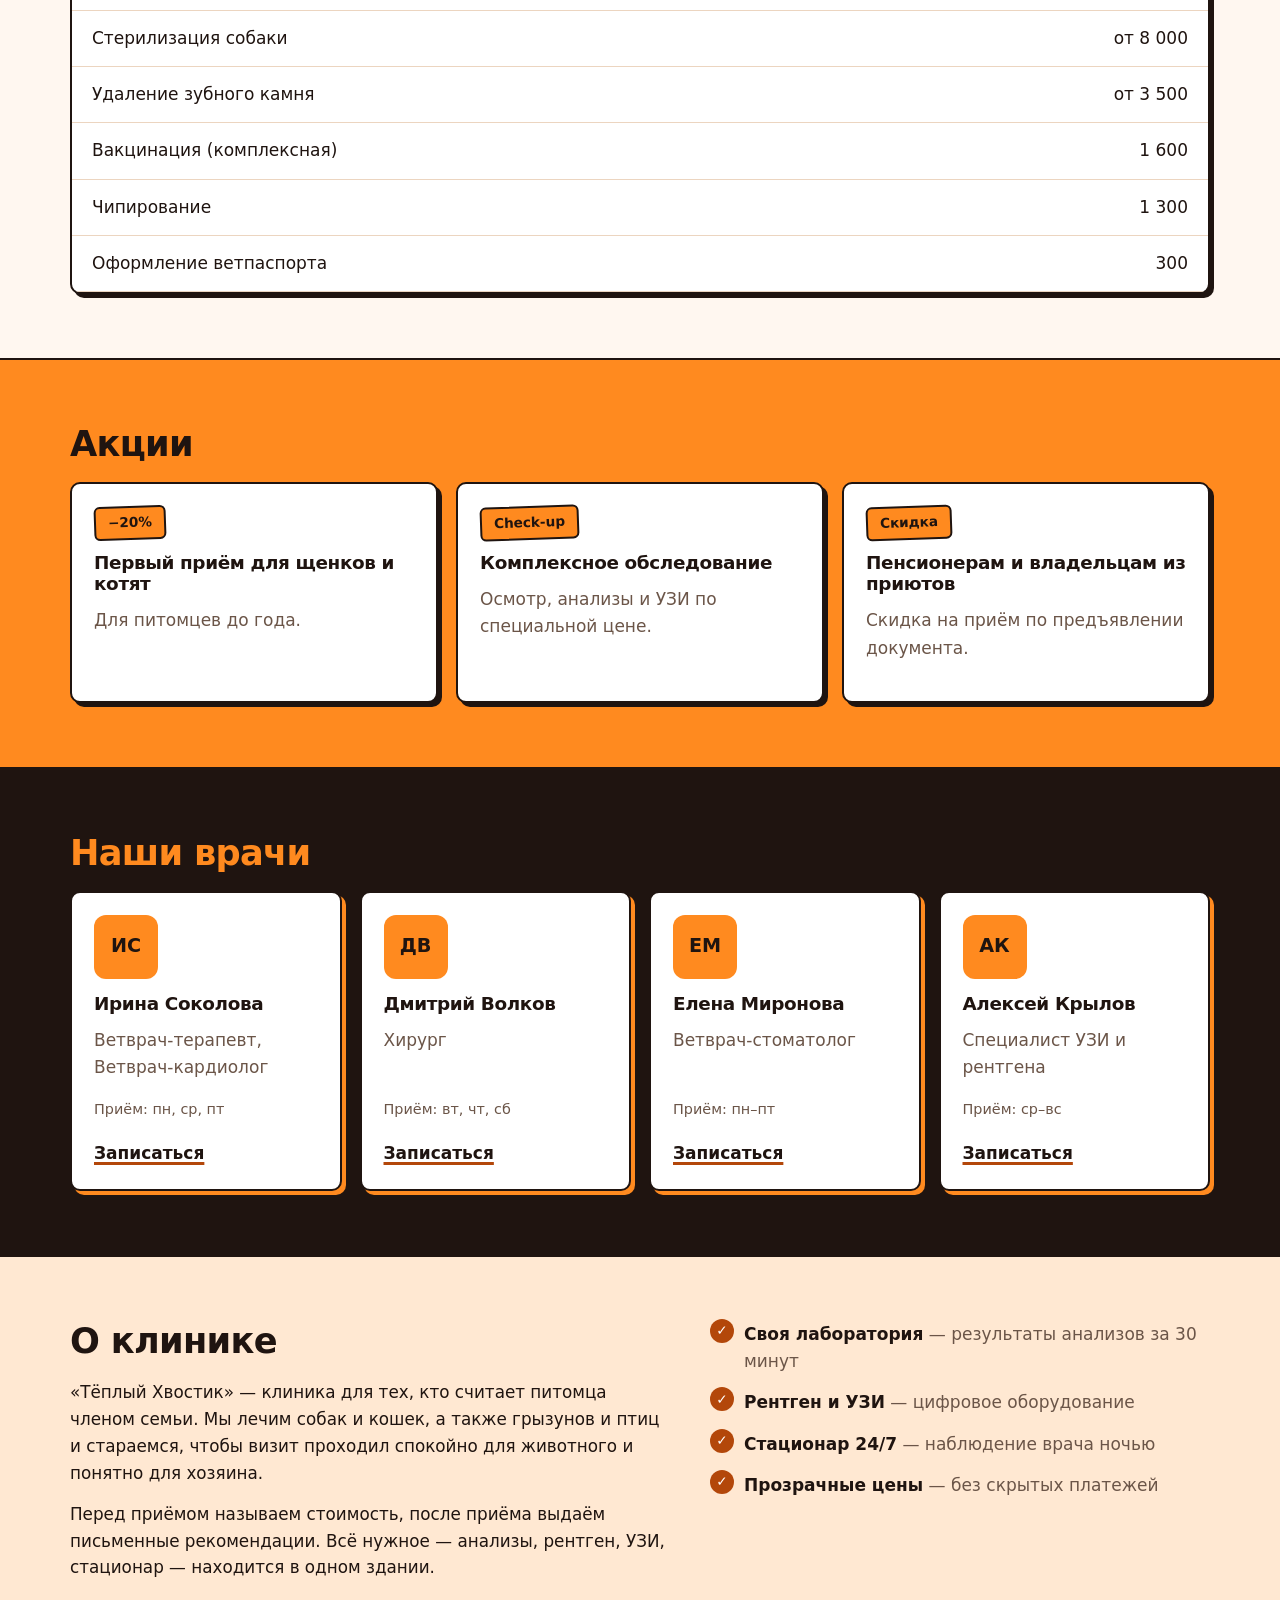
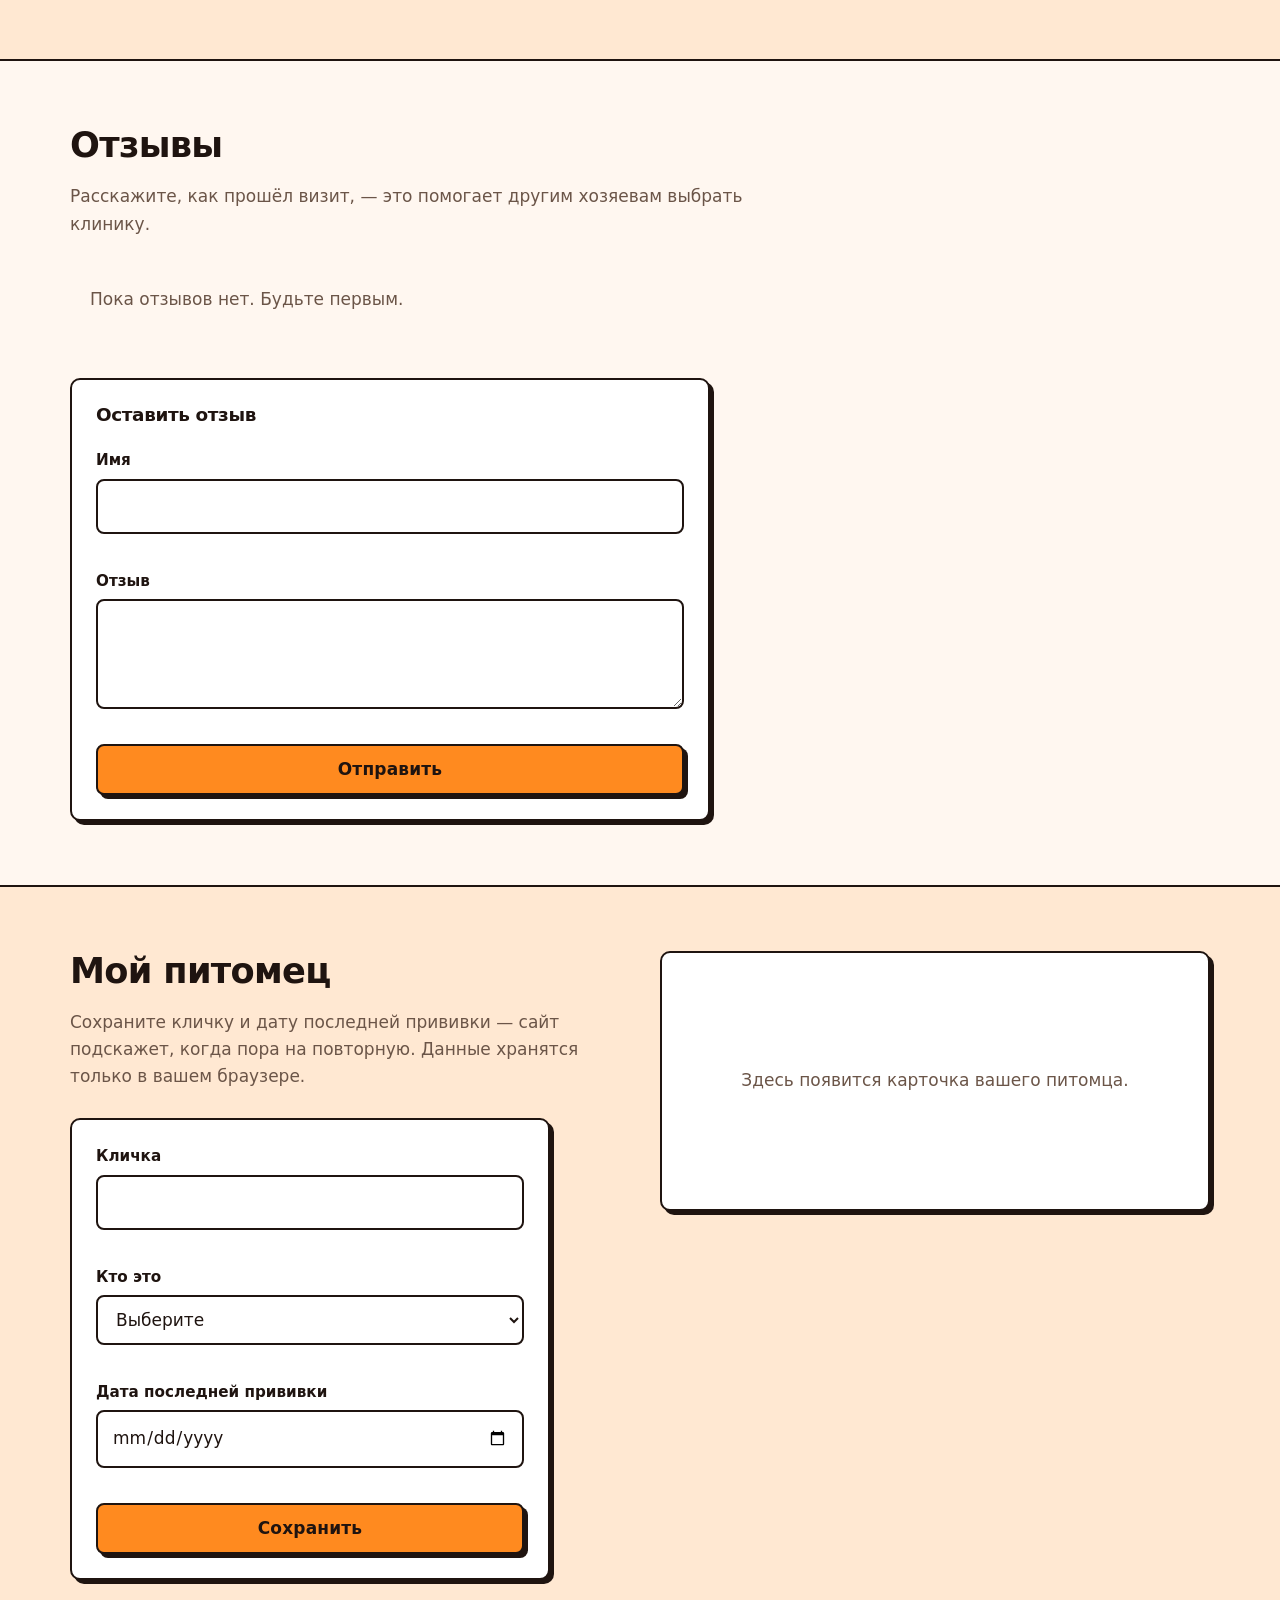
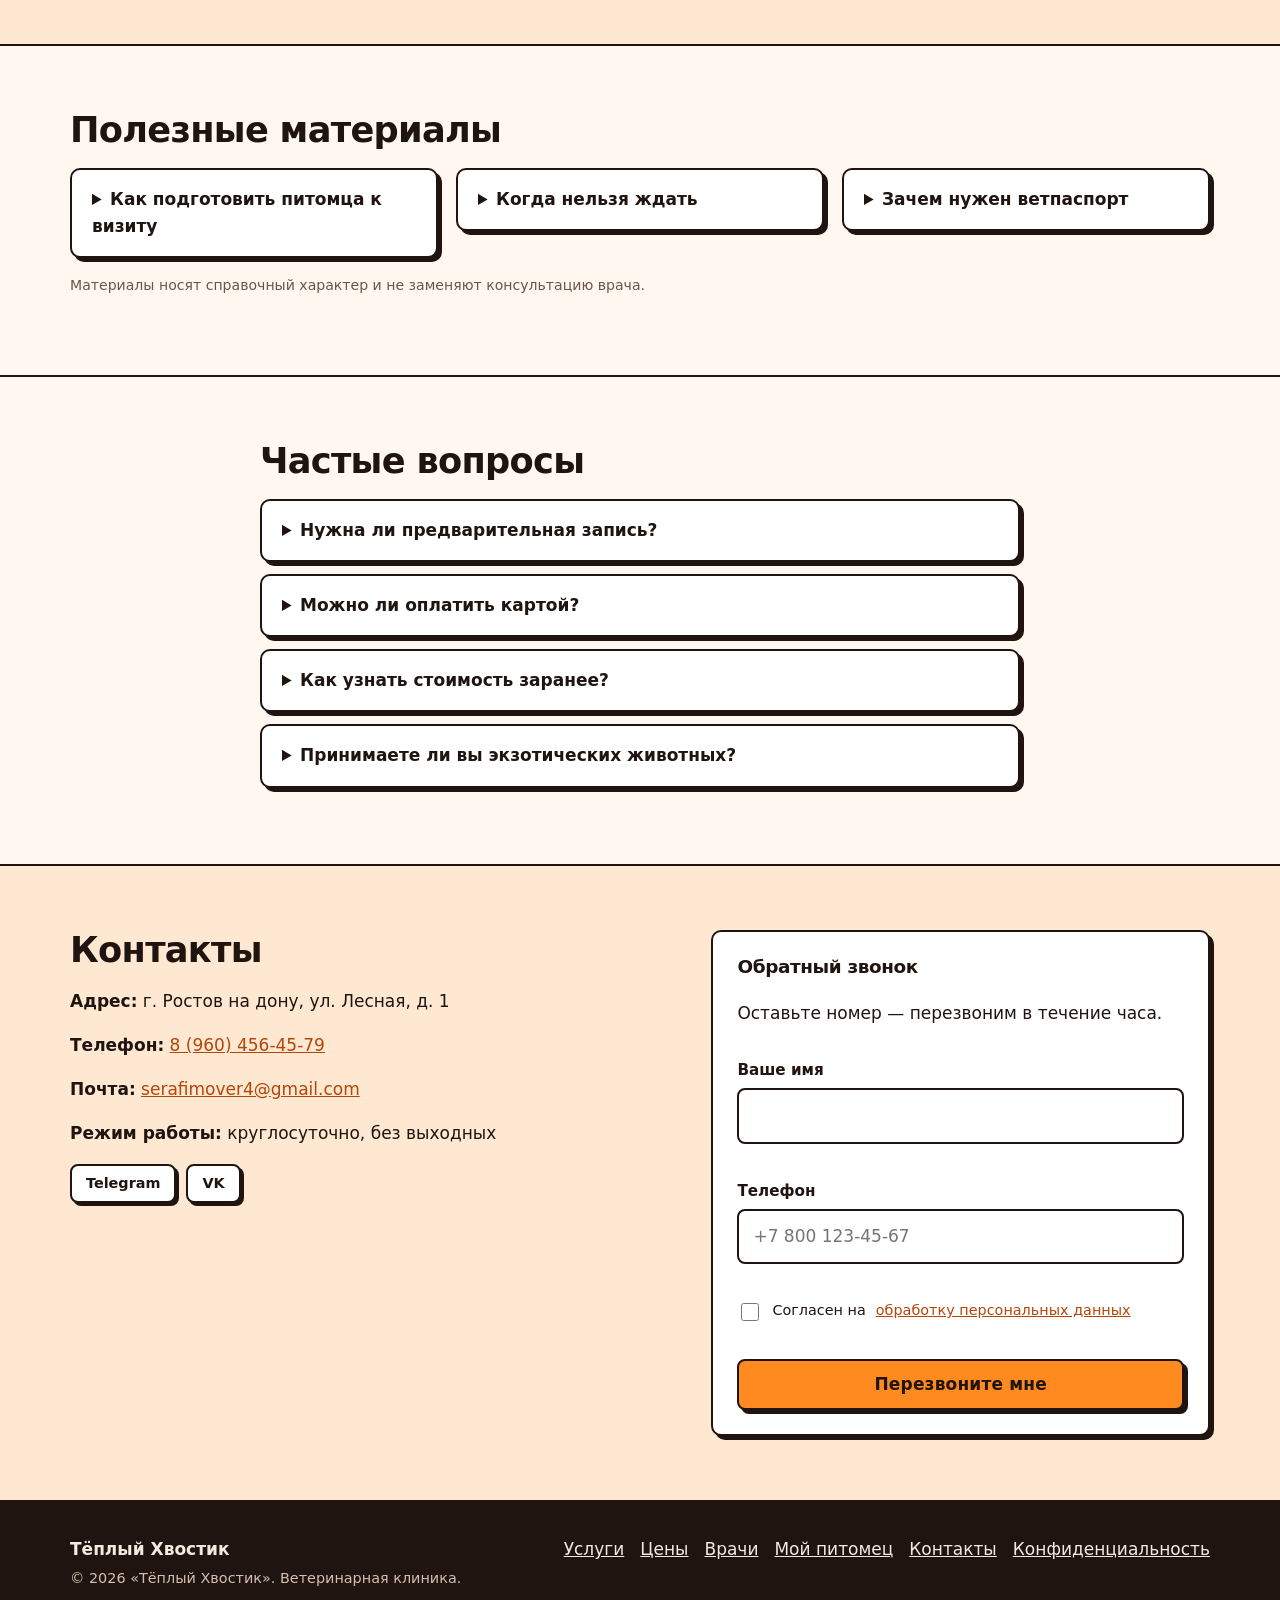
==== commit 6af5a049: "Add files via upload" ====
--- a/index.html
+++ b/index.html
@@ -19,6 +19,7 @@
       </a>
 
       <nav class="nav" id="nav" aria-label="Основное меню">
+        <a href="#pet" class="nav__pet">Мой питомец</a>
         <a href="#services">Услуги</a>
         <a href="#prices">Цены</a>
         <a href="#promo">Акции</a>
@@ -32,6 +33,13 @@
       <div class="header__actions">
         <a class="phone" href="tel:+79604564579">8 (960) 456-45-79<small>круглосуточно</small></a>
         <button class="btn btn--accent" type="button" data-open-booking>Записаться</button>
+        <a class="pet-link" href="#pet" aria-label="Мой питомец" title="Мой питомец">
+          <svg viewBox="0 0 24 24" aria-hidden="true"><ellipse cx="6.5" cy="10" rx="2.2" ry="2.8"/><ellipse cx="10.5" cy="5.8" rx="2.2" ry="2.8"/><ellipse cx="15.5" cy="5.8" rx="2.2" ry="2.8"/><ellipse cx="19" cy="10" rx="2.2" ry="2.8"/><path d="M12.8 11c-3 0-6 3.6-6 6.3 0 2 1.7 2.8 3.4 2.4 1-.3 1.8-.5 2.6-.5s1.6.2 2.6.5c1.7.4 3.4-.4 3.4-2.4 0-2.7-3-6.3-6-6.3z"/></svg>
+        </a>
+        <button class="theme-toggle" id="theme-toggle" type="button" aria-label="Переключить тёмную тему" aria-pressed="false">
+          <svg class="icon-moon" viewBox="0 0 24 24" aria-hidden="true"><path d="M21 14.5A9 9 0 0 1 9.5 3a9 9 0 1 0 11.5 11.5z"/></svg>
+          <svg class="icon-sun" viewBox="0 0 24 24" aria-hidden="true"><circle cx="12" cy="12" r="4.5"/><path d="M12 1.5v3M12 19.5v3M1.5 12h3M19.5 12h3M4.6 4.6l2.1 2.1M17.3 17.3l2.1 2.1M4.6 19.4l2.1-2.1M17.3 6.7l2.1-2.1" stroke="currentColor" stroke-width="2" stroke-linecap="round"/></svg>
+        </button>
         <button class="burger" id="burger" type="button" aria-label="Меню">
           <span></span><span></span><span></span>
         </button>
@@ -226,7 +234,31 @@
     </section>
 
     <!-- Статьи -->
-    <section class="section section--tint" id="articles">
+    <!-- Мой питомец -->
+    <section class="section section--tint" id="pet">
+      <div class="container pet">
+        <div>
+          <h2>Мой питомец</h2>
+          <p class="section__lead">Сохраните кличку и дату последней прививки — сайт подскажет, когда пора на повторную. Данные хранятся только в вашем браузере.</p>
+          <form class="form" id="pet-form" novalidate>
+            <div class="field"><label for="pt-name">Кличка</label><input id="pt-name" name="name" type="text" required maxlength="30"><span class="error" aria-live="polite"></span></div>
+            <div class="field"><label for="pt-species">Кто это</label>
+              <select id="pt-species" name="species" required>
+                <option value="">Выберите</option>
+                <option value="Собака">Собака</option>
+                <option value="Кошка">Кошка</option>
+              </select><span class="error" aria-live="polite"></span></div>
+            <div class="field"><label for="pt-date">Дата последней прививки</label><input id="pt-date" name="date" type="date" required><span class="error" aria-live="polite"></span></div>
+            <button class="btn btn--accent" type="submit">Сохранить</button>
+          </form>
+        </div>
+        <div class="pet__card" id="pet-card" aria-live="polite">
+          <p class="empty" id="pet-empty">Здесь появится карточка вашего питомца.</p>
+        </div>
+      </div>
+    </section>
+
+    <section class="section" id="articles">
       <div class="container">
         <h2>Полезные материалы</h2>
         <div class="cards cards--3">
@@ -289,6 +321,7 @@
         <a href="#services">Услуги</a>
         <a href="#prices">Цены</a>
         <a href="#doctors">Врачи</a>
+        <a href="#pet">Мой питомец</a>
         <a href="#contacts">Контакты</a>
         <a href="#privacy" data-open-privacy>Конфиденциальность</a>
       </nav>
--- a/css/style.css
+++ b/css/style.css
@@ -12,12 +12,15 @@
   --line: #ecd5c0;
   --radius: 10px;
   --shadow: 6px 6px 0 rgba(16, 24, 32, .9);
+  --text: #1f1410;
+  --surface: #ffffff;
+  --edge-c: #1f1410;
   --font: "Segoe UI", system-ui, -apple-system, Roboto, "Helvetica Neue", Arial, sans-serif;
 }
 
 *, *::before, *::after { box-sizing: border-box; }
 html { scroll-behavior: smooth; scroll-padding-top: 90px; }
-body { margin: 0; font-family: var(--font); color: var(--ink); background: var(--bg); line-height: 1.6; font-size: 17px; }
+body { margin: 0; font-family: var(--font); color: var(--text); background: var(--bg); line-height: 1.6; font-size: 17px; }
 img, svg { max-width: 100%; display: block; }
 a { color: var(--green); }
 h1, h2, h3 { line-height: 1.15; margin: 0 0 .5em; font-weight: 800; letter-spacing: -.02em; }
@@ -40,17 +43,17 @@
 /* Шапка */
 .header { position: sticky; top: 0; z-index: 50; background: rgba(255, 247, 240, .95); backdrop-filter: blur(8px); border-bottom: 1px solid var(--line); }
 .header__row { display: flex; align-items: center; gap: 20px; min-height: 72px; }
-.logo { display: flex; align-items: center; gap: 10px; text-decoration: none; color: var(--ink); font-weight: 700; line-height: 1.1; }
+.logo { display: flex; align-items: center; gap: 10px; text-decoration: none; color: var(--text); font-weight: 700; line-height: 1.1; }
 .logo small { display: block; font-weight: 400; color: var(--muted); font-size: .75rem; }
 .nav { display: flex; gap: 18px; margin-inline: auto; }
-.nav a { color: var(--ink); text-decoration: none; font-weight: 500; padding: 6px 2px; border-bottom: 2px solid transparent; }
+.nav a { color: var(--text); text-decoration: none; font-weight: 500; padding: 6px 2px; border-bottom: 2px solid transparent; }
 .nav a { white-space: nowrap; }
 .nav a:hover { border-color: var(--orange); }
 .header__actions { display: flex; align-items: center; gap: 14px; }
-.phone { text-decoration: none; color: var(--ink); font-weight: 700; line-height: 1.1; text-align: right; white-space: nowrap; }
+.phone { text-decoration: none; color: var(--text); font-weight: 700; line-height: 1.1; text-align: right; white-space: nowrap; }
 .phone small { display: block; font-weight: 400; color: var(--muted); font-size: .72rem; }
 
-.burger { display: none; width: 44px; height: 44px; border: 1px solid var(--line); border-radius: 12px; background: var(--white); padding: 0; cursor: pointer; flex-direction: column; justify-content: center; align-items: center; gap: 5px; }
+.burger { display: none; width: 44px; height: 44px; border: 1px solid var(--line); border-radius: 12px; background: var(--surface); padding: 0; cursor: pointer; flex-direction: column; justify-content: center; align-items: center; gap: 5px; }
 .burger span { width: 22px; height: 2px; background: var(--ink); transition: transform .2s, opacity .2s; }
 .burger[aria-expanded="true"] span:nth-child(1) { transform: translateY(7px) rotate(45deg); }
 .burger[aria-expanded="true"] span:nth-child(2) { opacity: 0; }
@@ -74,14 +77,14 @@
 .hero__buttons { display: flex; flex-wrap: wrap; gap: 12px; margin: 24px 0; }
 .hero__art img { display: block; width: 100%; max-width: 420px; height: auto; margin-inline: auto; }
 .messengers { list-style: none; display: flex; gap: 10px; padding: 0; margin: 0; flex-wrap: wrap; }
-.messengers a { display: inline-block; padding: 6px 14px; border-radius: 999px; background: var(--white); border: 1px solid var(--line); color: var(--ink); text-decoration: none; font-size: .9rem; font-weight: 600; }
+.messengers a { display: inline-block; padding: 6px 14px; border-radius: 999px; background: var(--surface); border: 1px solid var(--line); color: var(--text); text-decoration: none; font-size: .9rem; font-weight: 600; }
 .messengers a:hover { border-color: var(--green); color: var(--green); }
 .messengers--dark { margin: 16px 0 24px; }
 
 /* Показатели */
 .trust { padding: 8px 0 40px; }
 .trust__grid { display: grid; grid-template-columns: repeat(4, 1fr); gap: 16px; }
-.trust__grid div { background: var(--white); border-radius: var(--radius); padding: 18px; text-align: center; box-shadow: var(--shadow); }
+.trust__grid div { background: var(--surface); border-radius: var(--radius); padding: 18px; text-align: center; box-shadow: var(--shadow); }
 .trust__grid strong { display: block; font-size: 1.8rem; color: var(--green); }
 .trust__grid span { color: var(--muted); font-size: .9rem; }
 
@@ -93,7 +96,7 @@
 .note { color: var(--muted); font-size: .88rem; margin-top: 16px; }
 
 /* Вкладки */
-.tabs { display: inline-flex; background: var(--white); border: 1px solid var(--line); border-radius: 999px; padding: 4px; margin-bottom: 24px; }
+.tabs { display: inline-flex; background: var(--surface); border: 1px solid var(--line); border-radius: 999px; padding: 4px; margin-bottom: 24px; }
 .tab { border: 0; background: transparent; padding: 10px 24px; border-radius: 999px; font: inherit; font-weight: 600; cursor: pointer; color: var(--muted); }
 .tab.is-active { background: var(--green); color: #fff; }
 
@@ -101,7 +104,7 @@
 .cards { display: grid; grid-template-columns: repeat(auto-fill, minmax(250px, 1fr)); gap: 18px; }
 .cards--3 { grid-template-columns: repeat(auto-fit, minmax(260px, 1fr)); }
 .cards--4 { grid-template-columns: repeat(auto-fit, minmax(220px, 1fr)); }
-.card, .promo, .doctor { background: var(--white); border-radius: var(--radius); padding: 22px; box-shadow: var(--shadow); display: flex; flex-direction: column; align-items: flex-start; gap: 4px; }
+.card, .promo, .doctor { background: var(--surface); border-radius: var(--radius); padding: 22px; box-shadow: var(--shadow); display: flex; flex-direction: column; align-items: flex-start; gap: 4px; }
 .card p, .promo p, .doctor p { color: var(--muted); flex: 1; }
 .card[hidden] { display: none; }
 .badge { background: var(--orange); color: #1d1206; font-weight: 700; padding: 4px 12px; border-radius: 999px; font-size: .85rem; margin-bottom: 8px; }
@@ -109,17 +112,17 @@
 
 /* Шаги */
 .steps { list-style: none; counter-reset: s; display: grid; grid-template-columns: repeat(auto-fit, minmax(210px, 1fr)); gap: 18px; padding: 0; margin: 24px 0 0; }
-.steps li { background: var(--white); border-radius: var(--radius); padding: 22px; box-shadow: var(--shadow); }
+.steps li { background: var(--surface); border-radius: var(--radius); padding: 22px; box-shadow: var(--shadow); }
 .steps span { display: inline-grid; place-items: center; width: 36px; height: 36px; border-radius: 50%; background: var(--orange); font-weight: 700; margin-bottom: 8px; }
 .steps p { color: var(--muted); margin: 0; }
 
 /* Прайс */
 .price-tools { display: flex; flex-wrap: wrap; gap: 14px; align-items: center; margin-bottom: 18px; }
-.price-tools input[type="search"] { flex: 1 1 240px; padding: 12px 16px; border: 1px solid var(--line); border-radius: 999px; font: inherit; background: var(--white); }
+.price-tools input[type="search"] { flex: 1 1 240px; padding: 12px 16px; border: 1px solid var(--line); border-radius: 999px; font: inherit; background: var(--surface); }
 .chips { display: flex; flex-wrap: wrap; gap: 8px; }
-.chip { border: 1px solid var(--line); background: var(--white); border-radius: 999px; padding: 8px 16px; font: inherit; cursor: pointer; }
+.chip { border: 1px solid var(--line); background: var(--surface); border-radius: 999px; padding: 8px 16px; font: inherit; cursor: pointer; }
 .chip.is-active { background: var(--green); border-color: var(--green); color: #fff; }
-.table-wrap { background: var(--white); border-radius: var(--radius); box-shadow: var(--shadow); overflow-x: auto; }
+.table-wrap { background: var(--surface); border-radius: var(--radius); box-shadow: var(--shadow); overflow-x: auto; }
 .price { width: 100%; border-collapse: collapse; }
 .price th, .price td { padding: 14px 20px; text-align: left; border-bottom: 1px solid var(--line); }
 .price thead th { background: var(--green); color: #fff; }
@@ -139,9 +142,9 @@
 
 /* Отзывы, статьи, FAQ */
 .reviews { display: grid; gap: 14px; margin-bottom: 28px; }
-.review { background: var(--white); border-radius: var(--radius); padding: 18px 22px; box-shadow: var(--shadow); }
+.review { background: var(--surface); border-radius: var(--radius); padding: 18px 22px; box-shadow: var(--shadow); }
 .review strong { display: block; margin-bottom: 4px; }
-.article, .faq { background: var(--white); border-radius: var(--radius); padding: 16px 20px; box-shadow: var(--shadow); }
+.article, .faq { background: var(--surface); border-radius: var(--radius); padding: 16px 20px; box-shadow: var(--shadow); }
 .article { align-self: start; } /* закрытая карточка не растягивается до высоты соседней */
 .faq { margin-bottom: 12px; }
 summary { cursor: pointer; font-weight: 600; }
@@ -149,11 +152,11 @@
 details p { color: var(--muted); margin: 0; }
 
 /* Формы */
-.form { background: var(--white); border-radius: var(--radius); padding: 24px; box-shadow: var(--shadow); display: grid; gap: 14px; position: relative; }
+.form { background: var(--surface); border-radius: var(--radius); padding: 24px; box-shadow: var(--shadow); display: grid; gap: 14px; position: relative; }
 .form--inline { max-width: 640px; }
 .field { display: grid; gap: 6px; }
 label { font-weight: 600; font-size: .95rem; }
-input[type="text"], input[type="tel"], input[type="date"], select, textarea { width: 100%; padding: 12px 14px; border: 1px solid var(--line); border-radius: 12px; font: inherit; background: #fff; color: var(--ink); }
+input[type="text"], input[type="tel"], input[type="date"], select, textarea { width: 100%; padding: 12px 14px; border: 1px solid var(--line); border-radius: 12px; font: inherit; background: var(--surface); color: var(--text); }
 input:focus, select:focus, textarea:focus { border-color: var(--green); }
 .field.has-error input, .field.has-error select, .field.has-error textarea { border-color: #c0392b; }
 .error { color: #c0392b; font-size: .85rem; min-height: 1.1em; }
@@ -179,7 +182,7 @@
 .modal--small { width: min(340px, 100% - 24px); }
 .contact { position: relative; padding: 20px 22px 24px; text-align: center; }
 .contact h2 { margin: 0 0 22px; font-size: 1rem; text-align: left; color: var(--muted); font-weight: 600; }
-.contact__value { margin: 0 0 20px; font-size: 1.5rem; font-weight: 700; color: var(--ink); }
+.contact__value { margin: 0 0 20px; font-size: 1.5rem; font-weight: 700; color: var(--text); }
 .modal__close { position: absolute; top: 10px; right: 12px; width: 40px; height: 40px; border: 0; background: var(--green-tint); border-radius: 50%; font-size: 1.5rem; cursor: pointer; line-height: 1; }
 
 /* Cookie */
@@ -213,42 +216,42 @@
 }
 
 /* Смелый дизайн: жёсткие тени, резкие углы, «нажимающиеся» кнопки */
-:root { --hard: 4px 4px 0 var(--ink); --hard-lg: 8px 8px 0 var(--ink); --edge: 2px solid var(--ink); }
-.header { border-bottom: var(--edge); background: var(--white); }
+:root { --hard: 4px 4px 0 var(--edge-c); --hard-lg: 8px 8px 0 var(--edge-c); --edge: 2px solid var(--edge-c); }
+.header { border-bottom: var(--edge); background: var(--surface); }
 .nav a { border-bottom-width: 3px; transition: border-color .15s; }
 .nav a:hover { border-color: var(--orange-dark); }
 
-.btn { border-radius: 8px; text-transform: none; letter-spacing: .01em; border-color: var(--ink); box-shadow: var(--hard); transition: transform .12s, box-shadow .12s, background .12s, color .12s; }
-.btn:hover { transform: translate(-2px, -2px); box-shadow: 6px 6px 0 var(--ink); }
-.btn:active { transform: translate(4px, 4px); box-shadow: 0 0 0 var(--ink); }
-.btn--accent { background: var(--orange); color: var(--ink); }
-.btn--accent:hover { background: var(--orange); color: var(--ink); }
-.btn--ghost { background: var(--white); color: var(--ink); }
+.btn { border-radius: 8px; text-transform: none; letter-spacing: .01em; border-color: var(--edge-c); box-shadow: var(--hard); transition: transform .12s, box-shadow .12s, background .12s, color .12s; }
+.btn:hover { transform: translate(-2px, -2px); box-shadow: 6px 6px 0 var(--edge-c); }
+.btn:active { transform: translate(4px, 4px); box-shadow: 0 0 0 var(--edge-c); }
+.btn--accent { background: var(--orange); color: var(--text); }
+.btn--accent:hover { background: var(--orange); color: var(--text); }
+.btn--ghost { background: var(--surface); color: var(--text); }
 .btn--ghost:hover { background: var(--ink); color: var(--orange); }
-.link { color: var(--ink); text-decoration-color: var(--green); text-decoration-thickness: 3px; transition: color .12s; }
+.link { color: var(--text); text-decoration-color: var(--green); text-decoration-thickness: 3px; transition: color .12s; }
 .link:hover { color: var(--green); }
 
 .hero { background: linear-gradient(180deg, var(--green-tint), var(--bg)); border-bottom: var(--edge); }
 .hero__art img { transition: transform .3s; }
 .hero__art img:hover { transform: rotate(-3deg) scale(1.04); }
-.messengers a { border-radius: 8px; border: var(--edge); box-shadow: 3px 3px 0 var(--ink); transition: transform .12s, box-shadow .12s, background .12s; }
-.messengers a:hover { background: var(--orange); color: var(--ink); border-color: var(--ink); transform: translate(-1px, -1px); box-shadow: 4px 4px 0 var(--ink); }
+.messengers a { border-radius: 8px; border: var(--edge); box-shadow: 3px 3px 0 var(--edge-c); transition: transform .12s, box-shadow .12s, background .12s; }
+.messengers a:hover { background: var(--orange); color: var(--text); border-color: var(--edge-c); transform: translate(-1px, -1px); box-shadow: 4px 4px 0 var(--edge-c); }
 
 .trust__grid div, .card, .promo, .doctor, .steps li, .article, .faq, .table-wrap { border: var(--edge); border-radius: var(--radius); box-shadow: var(--hard); }
 .card, .promo, .doctor, .steps li { transition: transform .15s, box-shadow .15s; }
 .card:hover, .promo:hover, .doctor:hover, .steps li:hover { transform: translate(-3px, -3px); box-shadow: var(--hard-lg); }
-.trust__grid strong { color: var(--ink); font-size: 2rem; font-weight: 800; }
+.trust__grid strong { color: var(--text); font-size: 2rem; font-weight: 800; }
 .badge { border: var(--edge); border-radius: 6px; transform: rotate(-2deg); }
 .avatar { background: var(--ink); color: var(--orange); border-radius: 12px; }
 .steps span { border: var(--edge); border-radius: 8px; }
 
-.tabs { border: var(--edge); border-radius: 10px; background: var(--white); box-shadow: var(--hard); padding: 4px; }
+.tabs { border: var(--edge); border-radius: 10px; background: var(--surface); box-shadow: var(--hard); padding: 4px; }
 .tab { border-radius: 6px; transition: background .12s, color .12s; }
-.tab:hover { color: var(--ink); }
+.tab:hover { color: var(--text); }
 .tab.is-active { background: var(--ink); color: var(--orange); }
 .chip { border: var(--edge); border-radius: 8px; font-weight: 600; transition: background .12s, transform .12s; }
 .chip:hover { background: var(--orange); transform: translateY(-1px); }
-.chip.is-active { background: var(--ink); border-color: var(--ink); color: var(--orange); }
+.chip.is-active { background: var(--ink); border-color: var(--edge-c); color: var(--orange); }
 .price-tools input[type="search"] { border: var(--edge); border-radius: 8px; }
 .price thead th { background: var(--ink); color: var(--orange); }
 .price tbody tr { transition: background .1s; }
@@ -268,7 +271,7 @@
 .section--accent .section__lead, .section--accent .note { color: var(--ink); }
 .section--dark { background: var(--ink); color: #fff; }
 .section--dark h2 { color: var(--orange); }
-.section--dark .doctor { color: var(--ink); box-shadow: 4px 4px 0 var(--orange); }
+.section--dark .doctor { color: var(--text); box-shadow: 4px 4px 0 var(--orange); }
 .section--dark .doctor:hover { box-shadow: 8px 8px 0 var(--orange); }
 .section--dark .avatar { background: var(--orange); color: var(--ink); }
 
@@ -287,6 +290,30 @@
 .js .reveal { opacity: 0; translate: 0 24px; transition: opacity .5s ease-out, translate .5s ease-out, transform .15s, box-shadow .15s; }
 .js .reveal.is-in { opacity: 1; translate: 0 0; }
 
+/* Тёмная тема */
+html[data-theme="dark"] { color-scheme: dark; --text: #fbeee3; --surface: #251a14; --bg: #17100c; --green-tint: #2a1b12; --green: #ffa45c; --green-dark: #ffb877; --muted: #c9b4a4; --line: #4a3528; --edge-c: #ffb36b; --ink: #0d0805; }
+html[data-theme="dark"] .hero { background: linear-gradient(180deg, #2f1d12, var(--bg)); }
+html[data-theme="dark"] .section--dark, html[data-theme="dark"] .footer { border-color: var(--edge-c); }
+.modal { background: var(--surface); color: var(--text); }
+.sticker, .steps span, .ticker, .chip:hover, .price tbody tr:hover, .badge { color: var(--ink); }
+.tab.is-active, .price thead th { color: var(--orange); }
+
+/* Плавная смена темы */
+html.theme-fade, html.theme-fade * { transition: background-color .5s ease, color .5s ease, border-color .5s ease, box-shadow .5s ease !important; }
+
+/* Кнопка темы */
+.theme-toggle { width: 44px; height: 44px; display: grid; place-items: center; padding: 0; cursor: pointer; background: var(--surface); color: var(--text); border: var(--edge); border-radius: 8px; box-shadow: 3px 3px 0 var(--edge-c); transition: transform .12s, box-shadow .12s; }
+.pet-link { width: 44px; height: 44px; display: grid; place-items: center; background: var(--orange); color: var(--ink); border: var(--edge); border-radius: 8px; box-shadow: 3px 3px 0 var(--edge-c); transition: transform .12s, box-shadow .12s; }
+.pet-link:hover { transform: translate(-2px, -2px); box-shadow: 5px 5px 0 var(--edge-c); }
+.pet-link svg { width: 22px; height: 22px; fill: currentColor; }
+.nav__pet { display: none; }
+.theme-toggle:hover { transform: translate(-2px, -2px); box-shadow: 5px 5px 0 var(--edge-c); }
+.theme-toggle:active { transform: translate(3px, 3px); box-shadow: 0 0 0 var(--edge-c); }
+.theme-toggle svg { width: 22px; height: 22px; fill: currentColor; }
+.theme-toggle .icon-sun { display: none; }
+html[data-theme="dark"] .theme-toggle .icon-sun { display: block; }
+html[data-theme="dark"] .theme-toggle .icon-moon { display: none; }
+
 @media (prefers-reduced-motion: reduce) {
   .ticker__track, .sticker { animation: none; }
   .js .reveal { opacity: 1; translate: none; transition: none; }
@@ -294,3 +321,36 @@
   .btn:hover, .card:hover, .promo:hover, .doctor:hover, .steps li:hover, .hero__art img:hover { transform: none; }
 }
 .trust { padding-top: 32px; }
+
+/* Шапка с кнопкой темы: чуть плотнее, чтобы всё помещалось */
+.header__row { gap: 14px; }
+.nav { gap: 13px; }
+.nav a { font-size: .95rem; }
+.header__actions { gap: 10px; }
+@media (max-width: 480px) { .phone { display: none; } } /* на узких экранах номер есть в контактах, а в шапке нужно место для кнопок */
+@media (max-width: 560px) { .sticker { width: 104px; height: 104px; font-size: .62rem; right: -2%; bottom: -6%; } }
+.header__actions { margin-left: auto; } /* кнопки темы и меню прижаты к правому краю */
+
+/* Мой питомец */
+.pet { display: grid; grid-template-columns: 1fr 1fr; gap: 40px; align-items: start; }
+.pet .form { max-width: 480px; }
+.pet__card { background: var(--surface); border: var(--edge); border-radius: var(--radius); box-shadow: var(--hard); padding: 28px; display: grid; gap: 18px; min-height: 260px; align-content: center; }
+.pet__card .empty { text-align: center; padding: 0; margin: 0; }
+.pet__head { display: flex; gap: 16px; align-items: center; }
+.pet__head h3 { margin: 0; font-size: 1.6rem; }
+.pet__head p { margin: 0; color: var(--muted); }
+.pet__head .avatar { margin: 0; flex: none; }
+.pet__next { margin: 0; font-size: 1.1rem; }
+.pet__next strong { font-size: 1.5rem; display: block; }
+.pet__status { margin: 0; padding: 10px 14px; border: var(--edge); border-radius: 8px; font-weight: 700; }
+.pet__status--ok { background: #c9f0cf; color: #10301a; }
+.pet__status--soon { background: var(--orange); color: var(--ink); }
+.pet__status--late { background: #e1142a; color: #fff; }
+.pet__buttons { display: flex; flex-wrap: wrap; gap: 18px; align-items: center; }
+@media (max-width: 860px) { .pet { grid-template-columns: 1fr; } }
+
+@media (max-width: 960px) {
+  .pet-link { display: none; }
+  .nav a.nav__pet { display: block; background: var(--orange); color: var(--ink); font-weight: 700; text-align: center; border: var(--edge); border-radius: 8px; box-shadow: var(--hard); padding: 12px 16px; margin: 8px 4px 16px; }
+  .nav a.nav__pet:active { transform: translate(4px, 4px); box-shadow: 0 0 0 var(--edge-c); }
+}
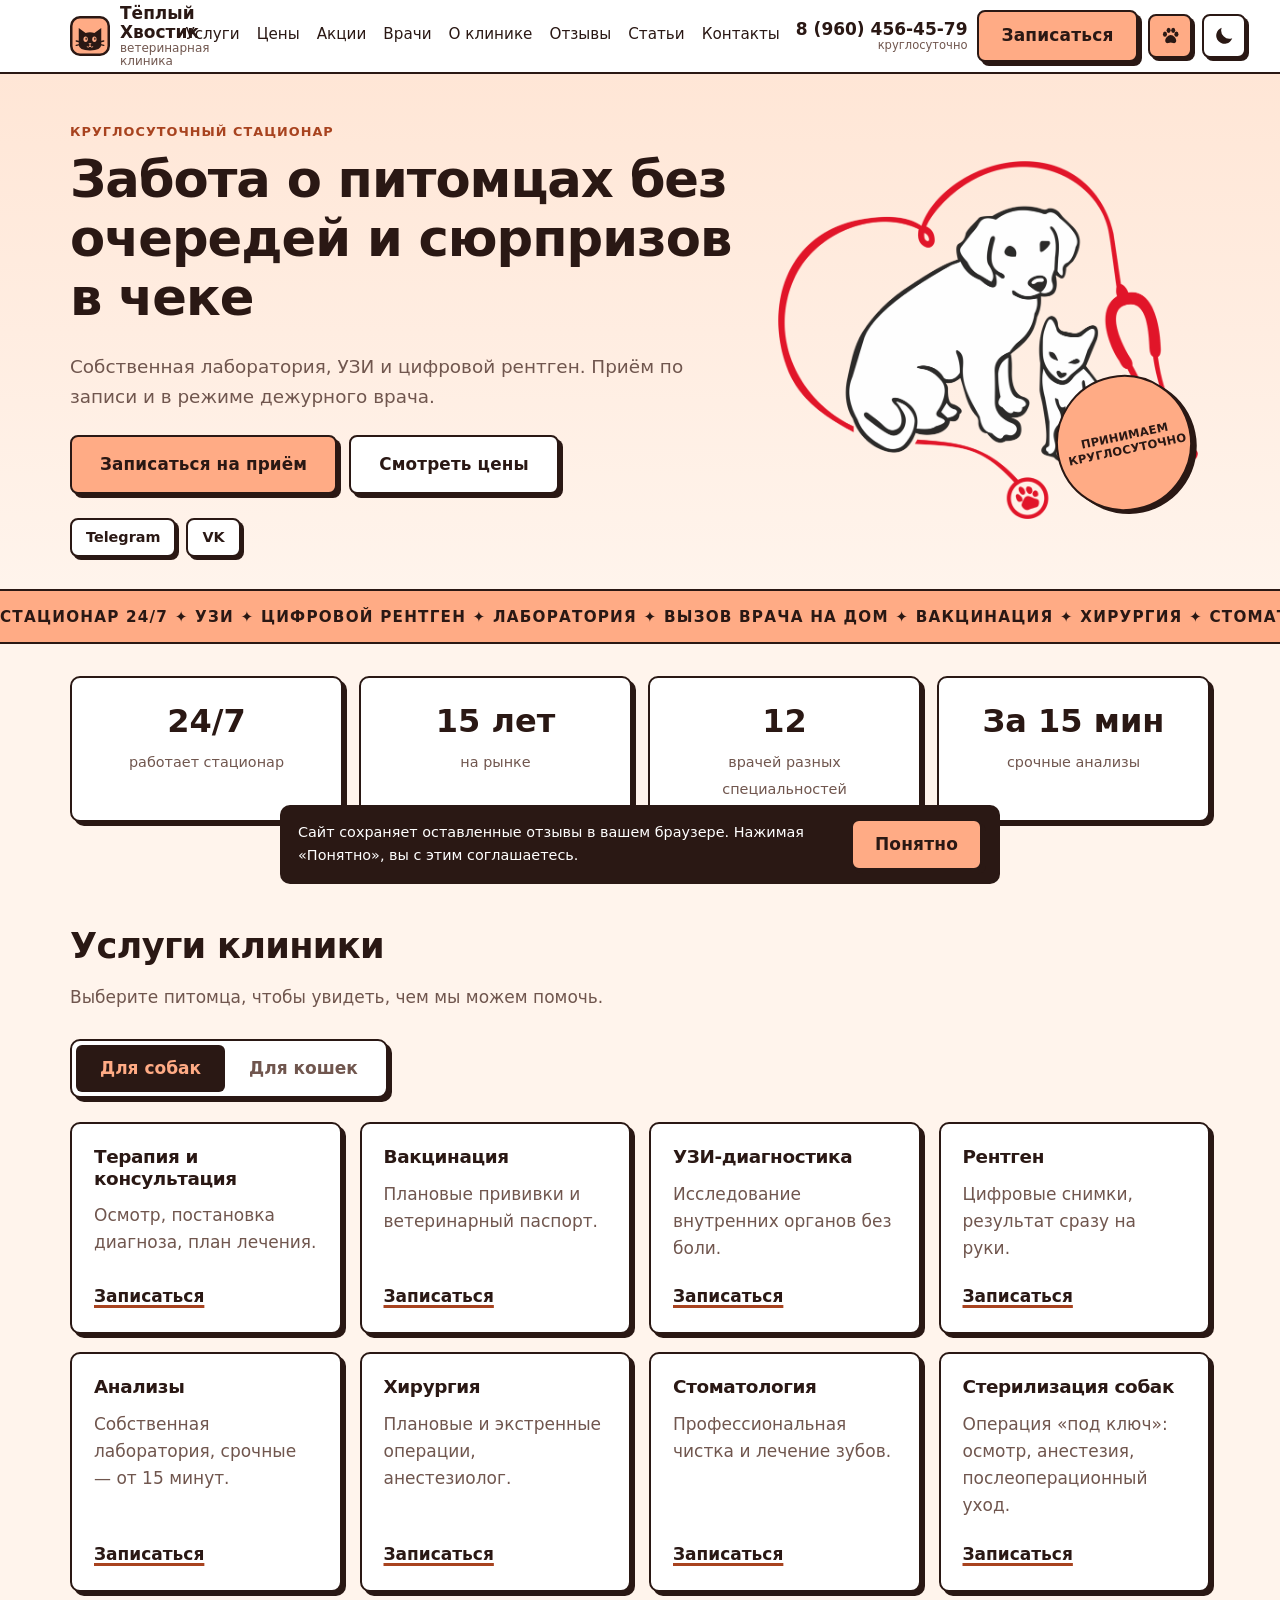
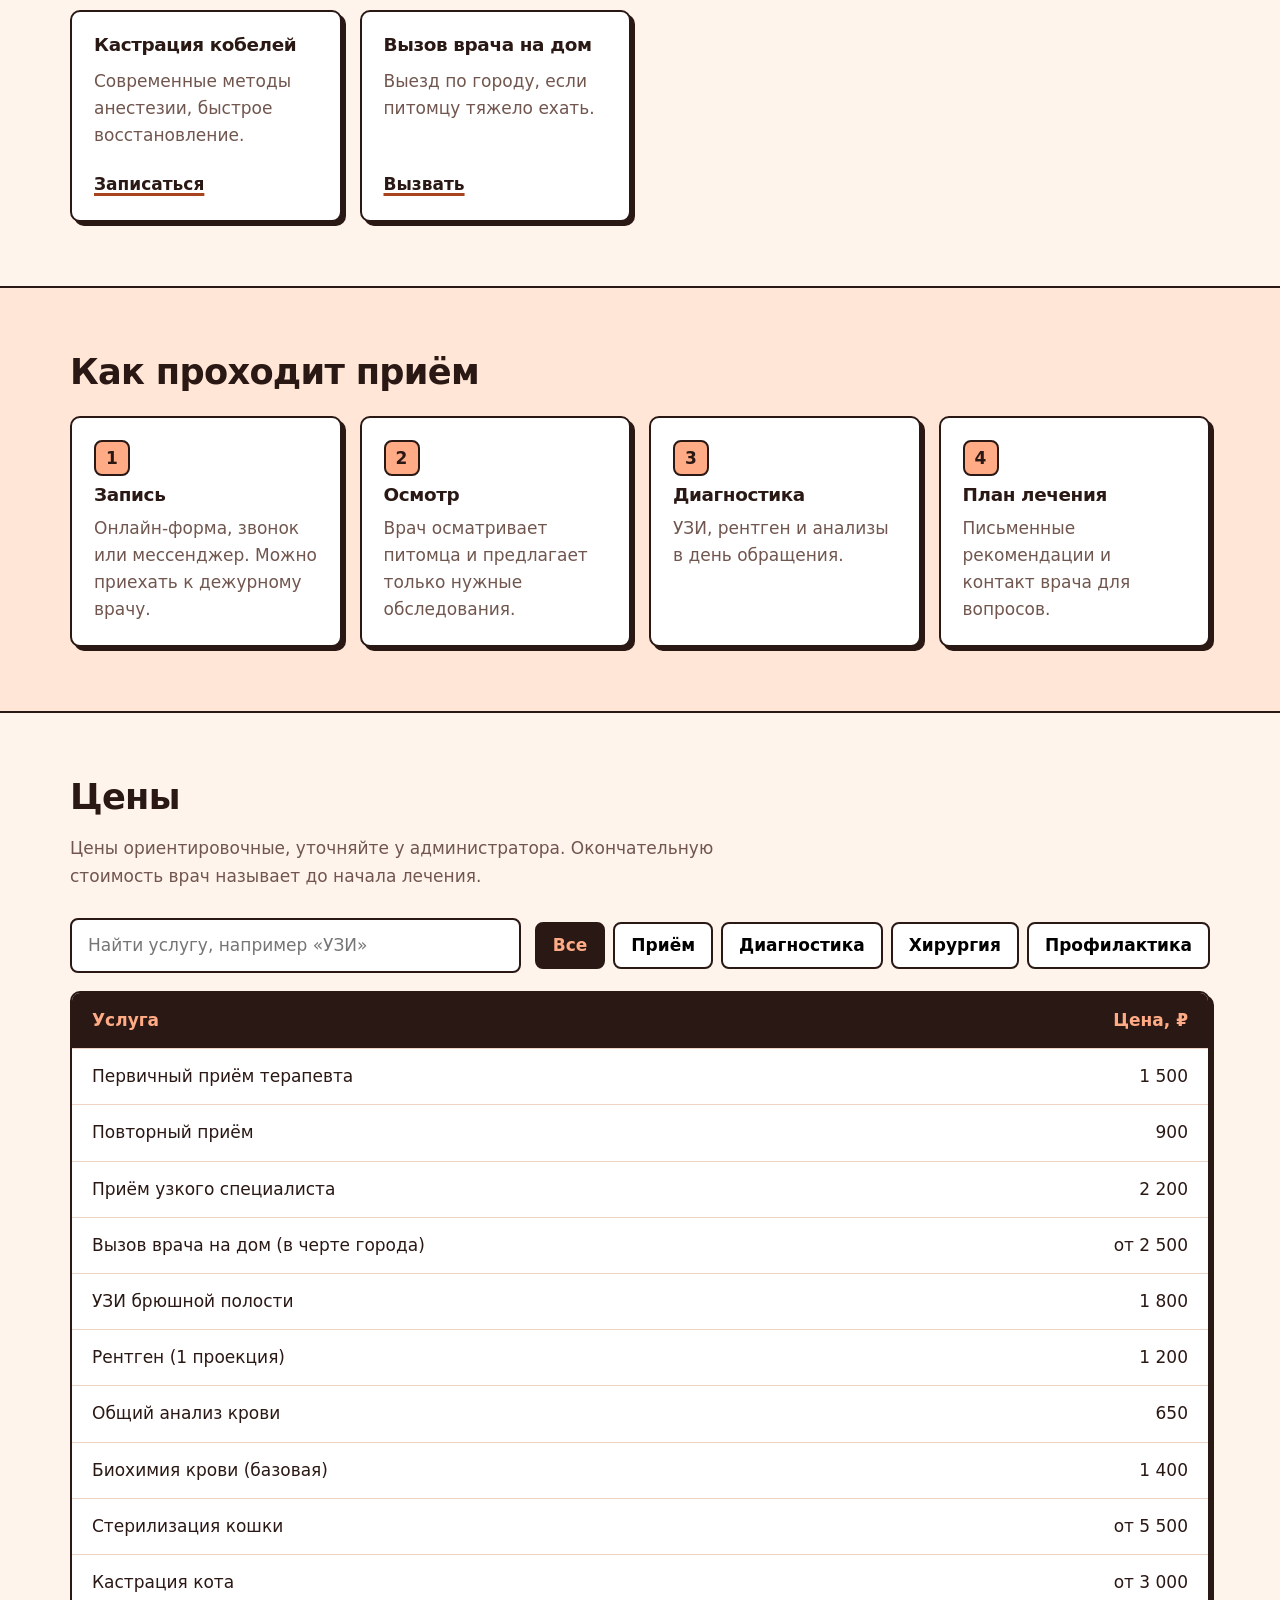
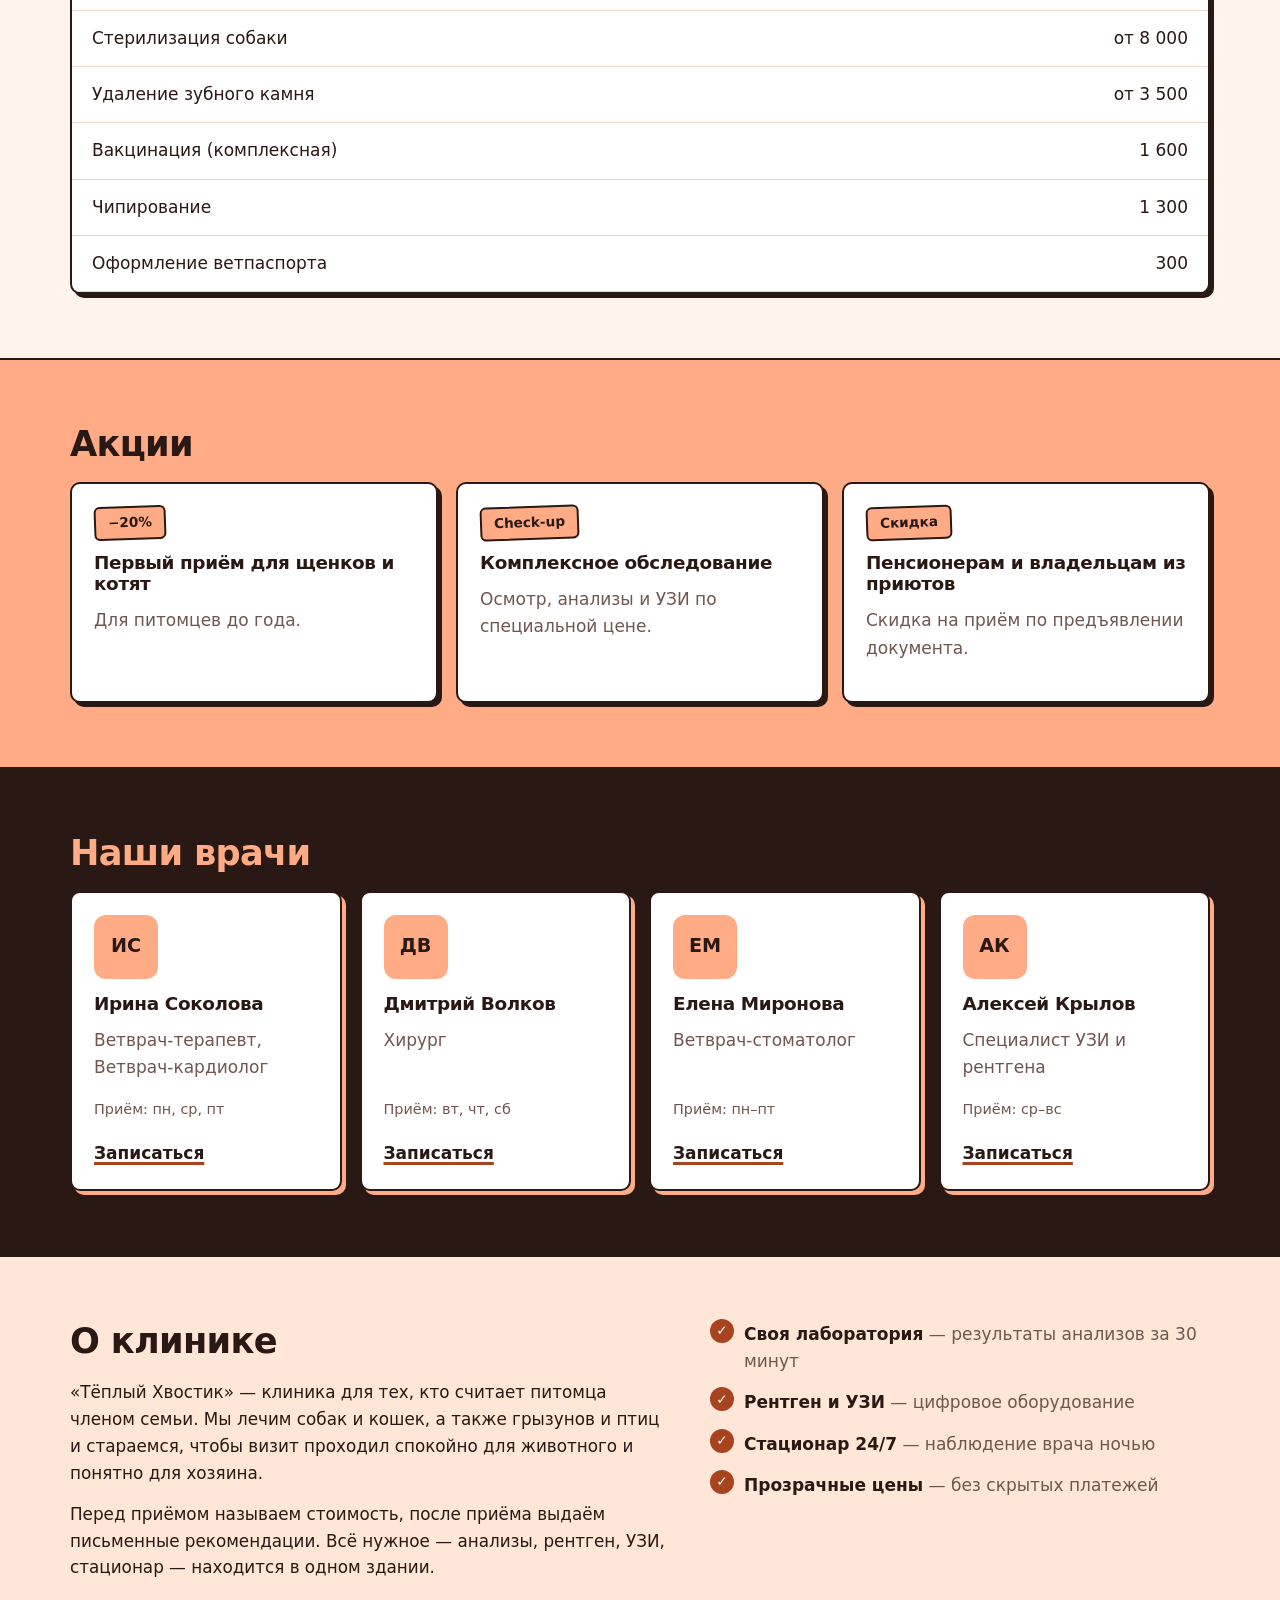
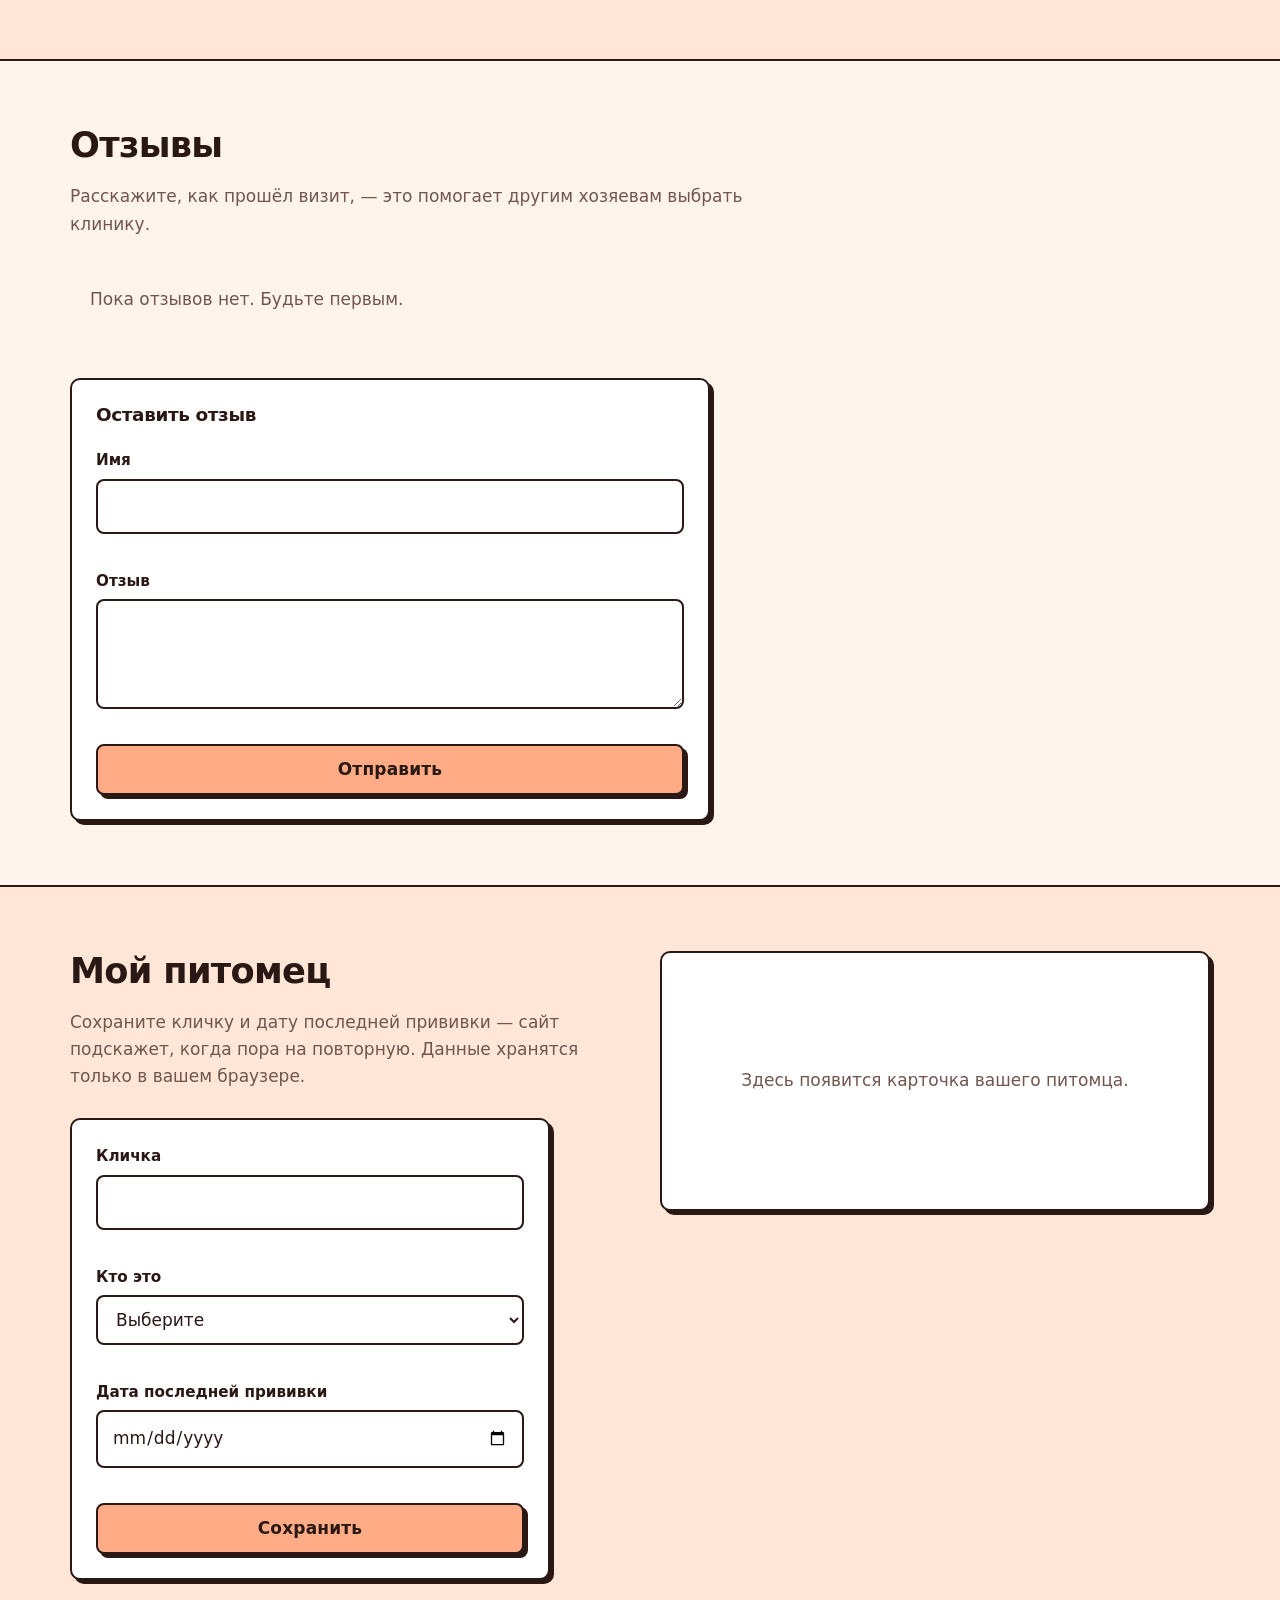
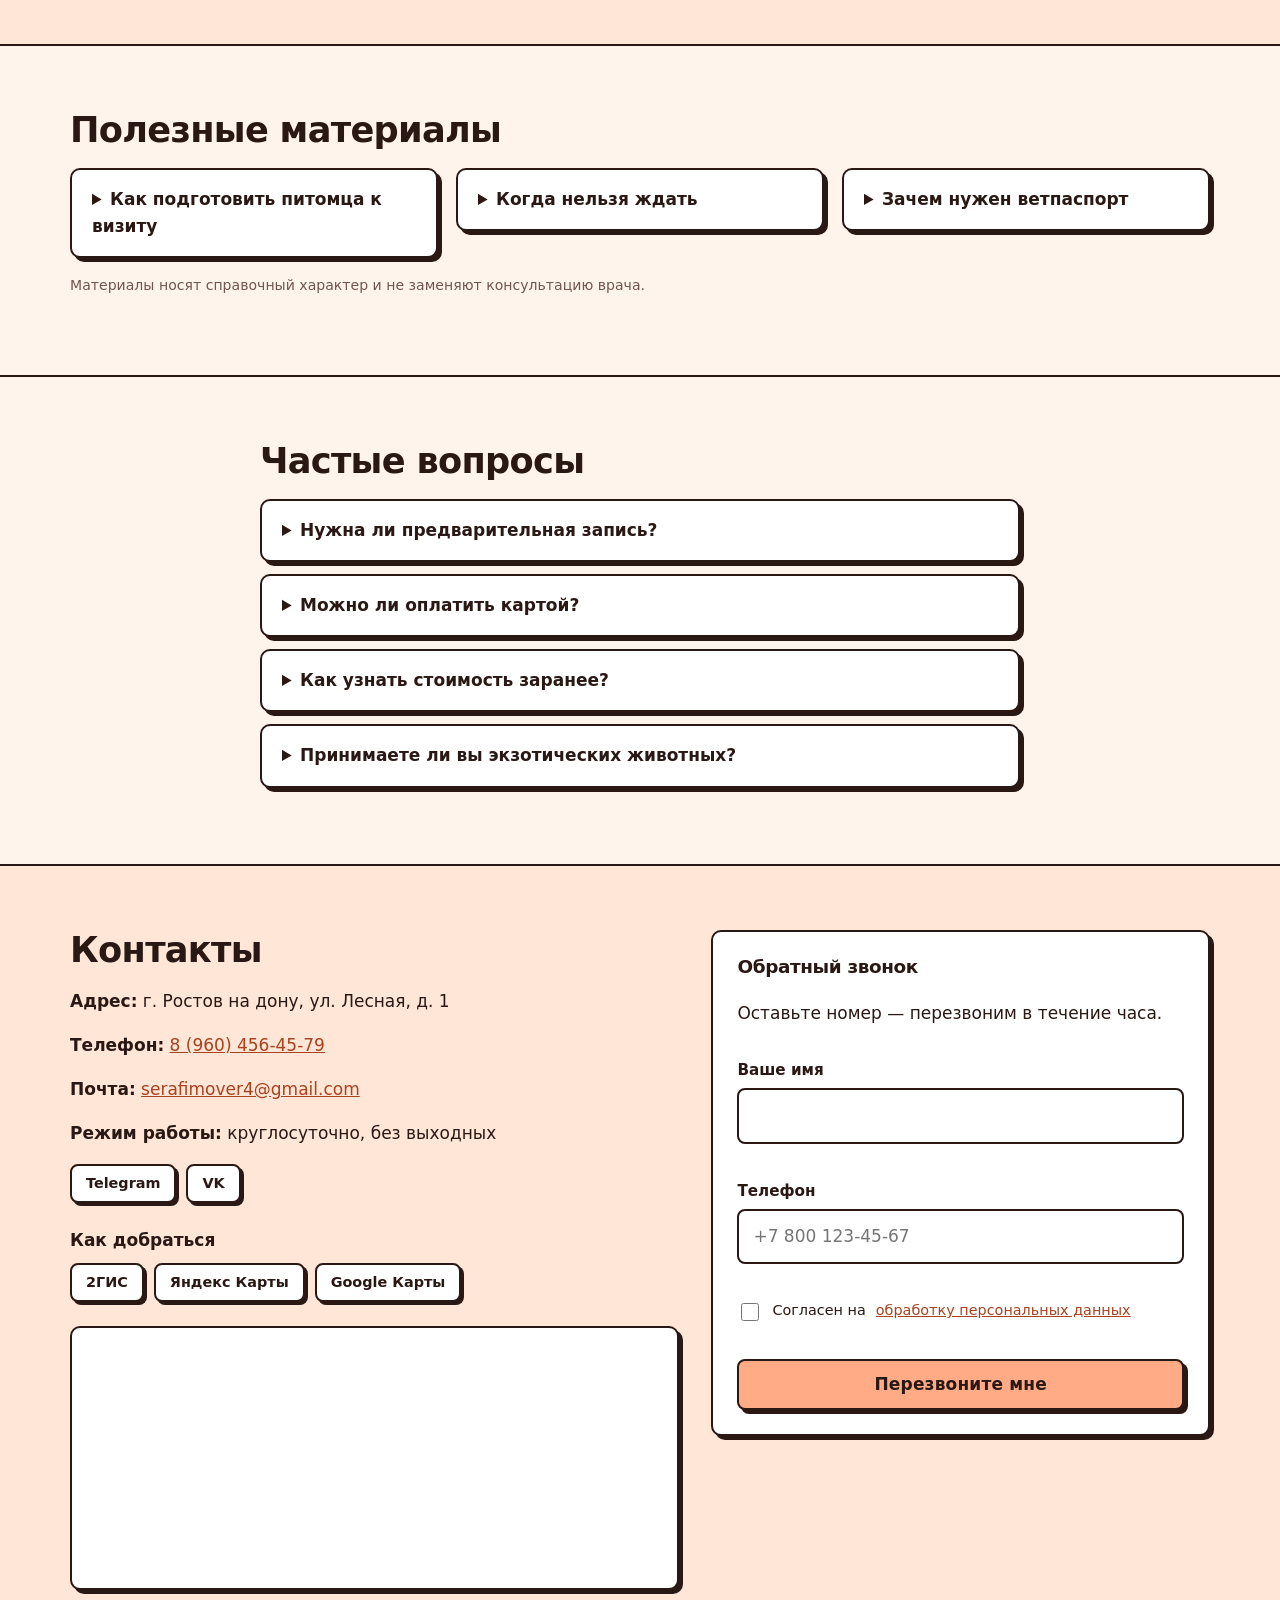
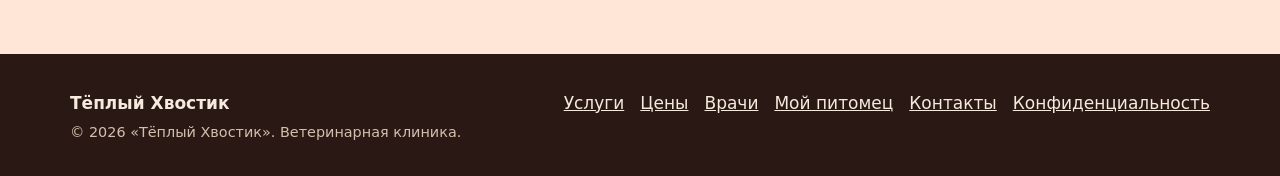
==== commit d5efff2f: "обновка сайта" ====
--- a/index.html
+++ b/index.html
@@ -8,10 +8,10 @@
   <link rel="icon" href="img/logo.svg" type="image/svg+xml">
   <link rel="stylesheet" href="css/style.css">
 </head>
-<body>
+<body id="top">
   <a class="skip" href="#main">Перейти к содержанию</a>
 
-  <header class="header" id="top">
+  <header class="header">
     <div class="container header__row">
       <a class="logo" href="#top" aria-label="Тёплый Хвостик — на главную">
         <img src="img/logo.svg" width="40" height="40" alt="">
@@ -73,6 +73,12 @@
 
     <div class="ticker" aria-hidden="true">
       <div class="ticker__track">
+        <span>Стационар 24/7 ✦ УЗИ ✦ Цифровой рентген ✦ Лаборатория ✦ Вызов врача на дом ✦ Вакцинация ✦ Хирургия ✦ Стоматология ✦ </span>
+        <span>Стационар 24/7 ✦ УЗИ ✦ Цифровой рентген ✦ Лаборатория ✦ Вызов врача на дом ✦ Вакцинация ✦ Хирургия ✦ Стоматология ✦ </span>
+        <span>Стационар 24/7 ✦ УЗИ ✦ Цифровой рентген ✦ Лаборатория ✦ Вызов врача на дом ✦ Вакцинация ✦ Хирургия ✦ Стоматология ✦ </span>
+        <span>Стационар 24/7 ✦ УЗИ ✦ Цифровой рентген ✦ Лаборатория ✦ Вызов врача на дом ✦ Вакцинация ✦ Хирургия ✦ Стоматология ✦ </span>
+        <span>Стационар 24/7 ✦ УЗИ ✦ Цифровой рентген ✦ Лаборатория ✦ Вызов врача на дом ✦ Вакцинация ✦ Хирургия ✦ Стоматология ✦ </span>
+        <span>Стационар 24/7 ✦ УЗИ ✦ Цифровой рентген ✦ Лаборатория ✦ Вызов врача на дом ✦ Вакцинация ✦ Хирургия ✦ Стоматология ✦ </span>
         <span>Стационар 24/7 ✦ УЗИ ✦ Цифровой рентген ✦ Лаборатория ✦ Вызов врача на дом ✦ Вакцинация ✦ Хирургия ✦ Стоматология ✦ </span>
         <span>Стационар 24/7 ✦ УЗИ ✦ Цифровой рентген ✦ Лаборатория ✦ Вызов врача на дом ✦ Вакцинация ✦ Хирургия ✦ Стоматология ✦ </span>
       </div>
@@ -190,10 +196,10 @@
       <div class="container">
         <h2>Наши врачи</h2>
         <div class="cards cards--4">
-          <article class="doctor"><div class="avatar" aria-hidden="true">ИС</div><h3>Ирина Соколова</h3><p>Ветврач-терапевт, Ветврач-кардиолог</p><p class="doctor__days">Приём: пн, ср, пт</p><button class="link" type="button" data-open-booking>Записаться</button></article>
-          <article class="doctor"><div class="avatar" aria-hidden="true">ДВ</div><h3>Дмитрий Волков</h3><p>Хирург</p><p class="doctor__days">Приём: вт, чт, сб</p><button class="link" type="button" data-open-booking>Записаться</button></article>
-          <article class="doctor"><div class="avatar" aria-hidden="true">ЕМ</div><h3>Елена Миронова</h3><p>Ветврач-стоматолог</p><p class="doctor__days">Приём: пн–пт</p><button class="link" type="button" data-open-booking>Записаться</button></article>
-          <article class="doctor"><div class="avatar" aria-hidden="true">АК</div><h3>Алексей Крылов</h3><p>Специалист УЗИ и рентгена</p><p class="doctor__days">Приём: ср–вс</p><button class="link" type="button" data-open-booking>Записаться</button></article>
+          <article class="doctor" data-photo="img/doctors/1.jpg"><div class="avatar" aria-hidden="true">ИС</div><h3>Ирина Соколова</h3><p>Ветврач-терапевт, Ветврач-кардиолог</p><p class="doctor__days">Приём: пн, ср, пт</p><button class="link" type="button" data-open-booking>Записаться</button></article>
+          <article class="doctor" data-photo="img/doctors/2.jpg"><div class="avatar" aria-hidden="true">ДВ</div><h3>Дмитрий Волков</h3><p>Хирург</p><p class="doctor__days">Приём: вт, чт, сб</p><button class="link" type="button" data-open-booking>Записаться</button></article>
+          <article class="doctor" data-photo="img/doctors/3.jpg"><div class="avatar" aria-hidden="true">ЕМ</div><h3>Елена Миронова</h3><p>Ветврач-стоматолог</p><p class="doctor__days">Приём: пн–пт</p><button class="link" type="button" data-open-booking>Записаться</button></article>
+          <article class="doctor" data-photo="img/doctors/4.jpg"><div class="avatar" aria-hidden="true">АК</div><h3>Алексей Крылов</h3><p>Специалист УЗИ и рентгена</p><p class="doctor__days">Приём: ср–вс</p><button class="link" type="button" data-open-booking>Записаться</button></article>
         </div>
       </div>
     </section>
@@ -296,6 +302,17 @@
             <li><a href="https://t.me/sera1im" data-contact="Telegram" data-value="@sera1im" data-button="Открыть в Telegram">Telegram</a></li>
             <li><a href="https://vk.ru/bruhyouarestupid" data-contact="ВКонтакте" data-button="Перейти в ВКонтакте">VK</a></li>
           </ul>
+          <div class="route">
+            <p class="route__title">Как добраться</p>
+            <ul class="messengers">
+              <li><a href="https://2gis.ru/search/%D0%A0%D0%BE%D1%81%D1%82%D0%BE%D0%B2-%D0%BD%D0%B0-%D0%94%D0%BE%D0%BD%D1%83%2C%20%D1%83%D0%BB.%20%D0%9B%D0%B5%D1%81%D0%BD%D0%B0%D1%8F%2C%201" target="_blank" rel="noopener noreferrer">2ГИС</a></li>
+              <li><a href="https://yandex.ru/maps/?text=%D0%A0%D0%BE%D1%81%D1%82%D0%BE%D0%B2-%D0%BD%D0%B0-%D0%94%D0%BE%D0%BD%D1%83%2C%20%D1%83%D0%BB.%20%D0%9B%D0%B5%D1%81%D0%BD%D0%B0%D1%8F%2C%201" target="_blank" rel="noopener noreferrer">Яндекс Карты</a></li>
+              <li><a href="https://www.google.com/maps/search/?api=1&amp;query=%D0%A0%D0%BE%D1%81%D1%82%D0%BE%D0%B2-%D0%BD%D0%B0-%D0%94%D0%BE%D0%BD%D1%83%2C+%D1%83%D0%BB.+%D0%9B%D0%B5%D1%81%D0%BD%D0%B0%D1%8F%2C+1" target="_blank" rel="noopener noreferrer">Google Карты</a></li>
+            </ul>
+          </div>
+          <div class="map">
+            <iframe title="Карта: г. Ростов-на-Дону" loading="lazy" referrerpolicy="no-referrer" src="https://www.openstreetmap.org/export/embed.html?bbox=39.66%2C47.21%2C39.76%2C47.26&amp;layer=mapnik&amp;marker=47.2357%2C39.7015"></iframe>
+          </div>
         </div>
 
         <form class="form" id="callback-form" novalidate>
--- a/css/style.css
+++ b/css/style.css
@@ -1,20 +1,20 @@
 /* Тёплый Хвост. Стили написаны с нуля. */
 :root {
-  --green: #b3470a;
-  --green-dark: #8a3606;
-  --green-tint: #ffe8d2;
-  --orange: #ff8a1f;
-  --orange-dark: #e56f00;
-  --ink: #1f1410;
-  --muted: #6b5548;
-  --bg: #fff7f0;
+  --green: #a8431f;
+  --green-dark: #7d2f12;
+  --green-tint: #ffe6d6;
+  --orange: #ffab85;
+  --orange-dark: #f58f62;
+  --ink: #2a1814;
+  --muted: #70564e;
+  --bg: #fff4ec;
   --white: #ffffff;
-  --line: #ecd5c0;
+  --line: #efd3c4;
   --radius: 10px;
   --shadow: 6px 6px 0 rgba(16, 24, 32, .9);
-  --text: #1f1410;
+  --text: #2a1814;
   --surface: #ffffff;
-  --edge-c: #1f1410;
+  --edge-c: #2a1814;
   --font: "Segoe UI", system-ui, -apple-system, Roboto, "Helvetica Neue", Arial, sans-serif;
 }
 
@@ -41,7 +41,7 @@
 .notice { background: var(--ink); color: #fff; text-align: center; font-size: .85rem; padding: 6px 12px; }
 
 /* Шапка */
-.header { position: sticky; top: 0; z-index: 50; background: rgba(255, 247, 240, .95); backdrop-filter: blur(8px); border-bottom: 1px solid var(--line); }
+.header { position: sticky; top: 0; z-index: 50; background: rgba(255, 244, 236, .95); backdrop-filter: blur(8px); border-bottom: 1px solid var(--line); }
 .header__row { display: flex; align-items: center; gap: 20px; min-height: 72px; }
 .logo { display: flex; align-items: center; gap: 10px; text-decoration: none; color: var(--text); font-weight: 700; line-height: 1.1; }
 .logo small { display: block; font-weight: 400; color: var(--muted); font-size: .75rem; }
@@ -224,10 +224,10 @@
 .btn { border-radius: 8px; text-transform: none; letter-spacing: .01em; border-color: var(--edge-c); box-shadow: var(--hard); transition: transform .12s, box-shadow .12s, background .12s, color .12s; }
 .btn:hover { transform: translate(-2px, -2px); box-shadow: 6px 6px 0 var(--edge-c); }
 .btn:active { transform: translate(4px, 4px); box-shadow: 0 0 0 var(--edge-c); }
-.btn--accent { background: var(--orange); color: var(--text); }
-.btn--accent:hover { background: var(--orange); color: var(--text); }
+.btn--accent { background: var(--orange); color: var(--ink); }
+.btn--accent:hover { background: var(--orange); color: var(--ink); }
 .btn--ghost { background: var(--surface); color: var(--text); }
-.btn--ghost:hover { background: var(--ink); color: var(--orange); }
+.btn--ghost:hover { background: var(--orange); color: var(--ink); }
 .link { color: var(--text); text-decoration-color: var(--green); text-decoration-thickness: 3px; transition: color .12s; }
 .link:hover { color: var(--green); }
 
@@ -235,7 +235,7 @@
 .hero__art img { transition: transform .3s; }
 .hero__art img:hover { transform: rotate(-3deg) scale(1.04); }
 .messengers a { border-radius: 8px; border: var(--edge); box-shadow: 3px 3px 0 var(--edge-c); transition: transform .12s, box-shadow .12s, background .12s; }
-.messengers a:hover { background: var(--orange); color: var(--text); border-color: var(--edge-c); transform: translate(-1px, -1px); box-shadow: 4px 4px 0 var(--edge-c); }
+.messengers a:hover { background: var(--orange); color: var(--ink); border-color: var(--edge-c); transform: translate(-1px, -1px); box-shadow: 4px 4px 0 var(--edge-c); }
 
 .trust__grid div, .card, .promo, .doctor, .steps li, .article, .faq, .table-wrap { border: var(--edge); border-radius: var(--radius); box-shadow: var(--hard); }
 .card, .promo, .doctor, .steps li { transition: transform .15s, box-shadow .15s; }
@@ -277,8 +277,8 @@
 
 /* Бегущая строка */
 .ticker { background: var(--orange); border-bottom: var(--edge); overflow: hidden; white-space: nowrap; padding: 12px 0; }
-.ticker__track { display: inline-flex; animation: ticker 28s linear infinite; }
-.ticker__track span { font-weight: 800; letter-spacing: .08em; text-transform: uppercase; font-size: .95rem; padding-right: 0; }
+.ticker__track { display: inline-flex; animation: ticker 100s linear infinite; }
+.ticker__track span { flex: none; font-weight: 800; letter-spacing: .08em; text-transform: uppercase; font-size: .95rem; padding-right: 0; }
 @keyframes ticker { to { transform: translateX(-50%); } }
 
 /* Наклейка на первом экране */
@@ -291,8 +291,9 @@
 .js .reveal.is-in { opacity: 1; translate: 0 0; }
 
 /* Тёмная тема */
-html[data-theme="dark"] { color-scheme: dark; --text: #fbeee3; --surface: #251a14; --bg: #17100c; --green-tint: #2a1b12; --green: #ffa45c; --green-dark: #ffb877; --muted: #c9b4a4; --line: #4a3528; --edge-c: #ffb36b; --ink: #0d0805; }
-html[data-theme="dark"] .hero { background: linear-gradient(180deg, #2f1d12, var(--bg)); }
+html[data-theme="dark"] { color-scheme: dark; --text: #e9dfd3; --surface: #221c18; --bg: #181412; --green-tint: #2a211b; --green: #f2b394; --green-dark: #f7c5ab; --muted: #b3a699; --line: #3d322a; --edge-c: #9a6a40; --ink: #0f0b09; --orange: #e8a07c; --orange-dark: #d98a64; }
+html[data-theme="dark"] .hero { background: linear-gradient(180deg, #2a1d14, var(--bg)); }
+html[data-theme="dark"] .hero__art img { filter: brightness(.88); }
 html[data-theme="dark"] .section--dark, html[data-theme="dark"] .footer { border-color: var(--edge-c); }
 .modal { background: var(--surface); color: var(--text); }
 .sticker, .steps span, .ticker, .chip:hover, .price tbody tr:hover, .badge { color: var(--ink); }
@@ -354,3 +355,25 @@
   .nav a.nav__pet { display: block; background: var(--orange); color: var(--ink); font-weight: 700; text-align: center; border: var(--edge); border-radius: 8px; box-shadow: var(--hard); padding: 12px 16px; margin: 8px 4px 16px; }
   .nav a.nav__pet:active { transform: translate(4px, 4px); box-shadow: 0 0 0 var(--edge-c); }
 }
+
+/* Как добраться */
+.route { margin: 0 0 24px; }
+.route__title { margin: 0 0 8px; font-weight: 700; }
+
+/* Исправление: у выбранного фильтра при наведении или касании текст не должен пропадать */
+.chip.is-active, .chip.is-active:hover { background: var(--ink); border-color: var(--edge-c); color: var(--orange); transform: none; }
+.tab.is-active, .tab.is-active:hover { background: var(--ink); color: var(--orange); }
+@media (hover: none) {
+  .chip:not(.is-active):hover { background: var(--surface); transform: none; }
+  .btn:hover, .card:hover, .promo:hover, .doctor:hover, .steps li:hover { transform: none; }
+}
+.section--accent h2, .section--accent .section__lead { color: var(--ink); } /* заголовок на оранжевом фоне всегда тёмный */
+
+/* Карта и фото врачей */
+.map { margin-top: 16px; border: var(--edge); border-radius: var(--radius); box-shadow: var(--hard); overflow: hidden; background: var(--surface); }
+.map iframe { display: block; width: 100%; height: 260px; border: 0; }
+.doctor__photo { width: 96px; height: 96px; border-radius: 50%; object-fit: cover; border: var(--edge); background: var(--green-tint); margin-bottom: 8px; }
+/* Тёмная тема: акцентная секция приглушена, чтобы не слепила */
+html[data-theme="dark"] .section--accent { background: #3a2619; }
+html[data-theme="dark"] .section--accent h2, html[data-theme="dark"] .section--accent .section__lead, html[data-theme="dark"] .section--accent .note { color: var(--text); }
+html[data-theme="dark"] .section--accent .promo { background: #2a1d15; }
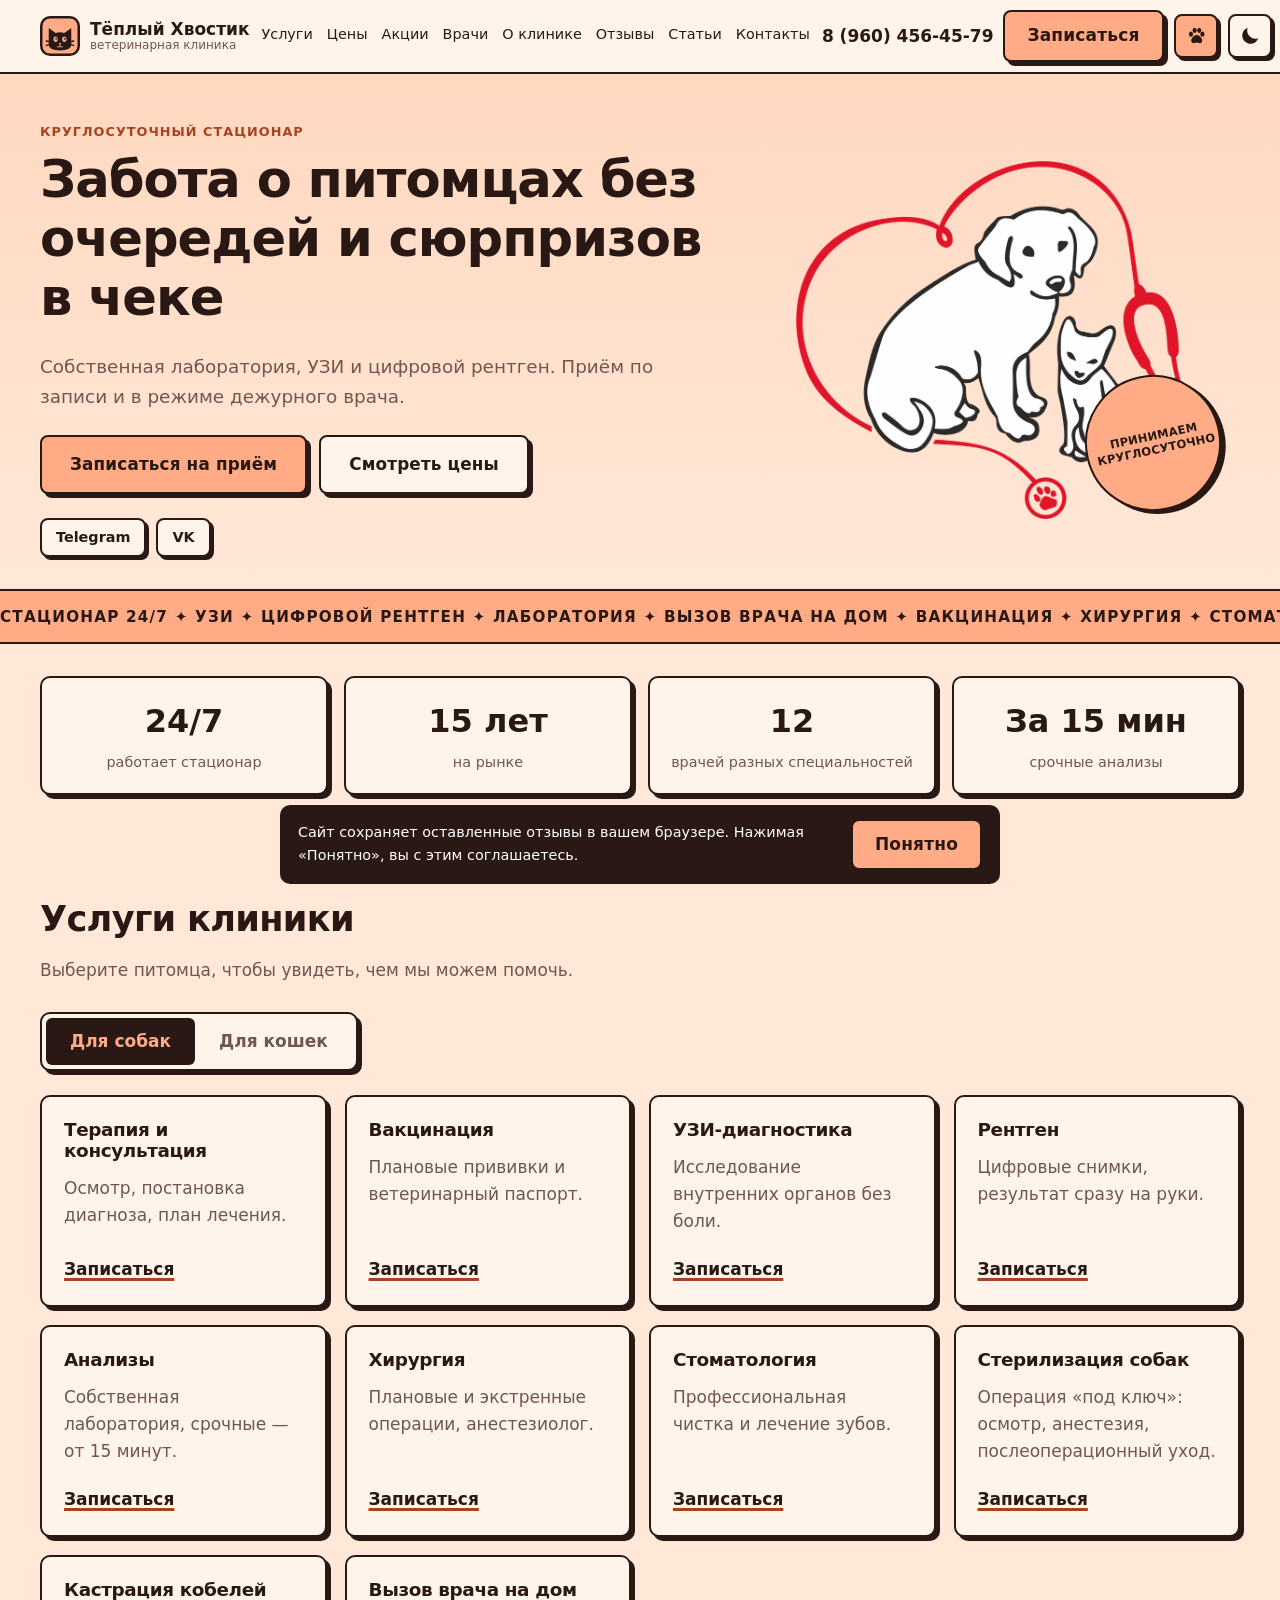
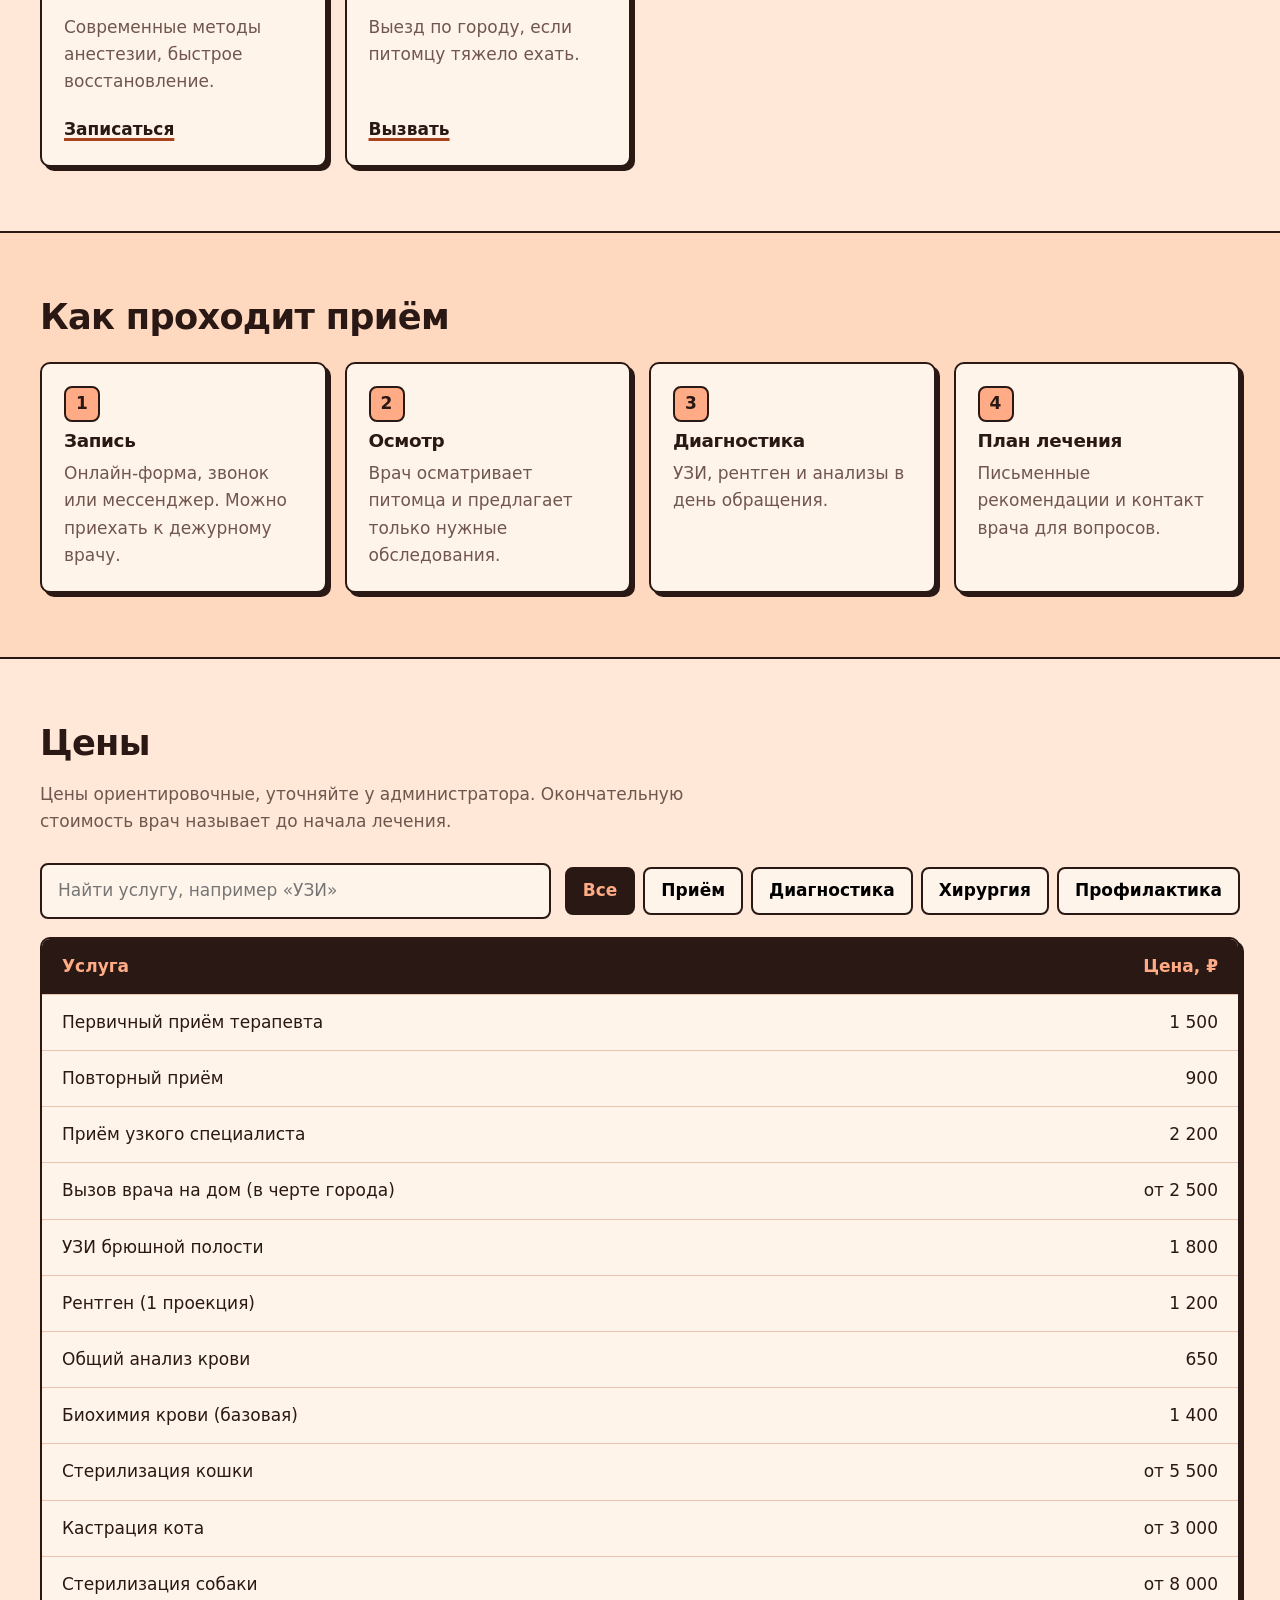
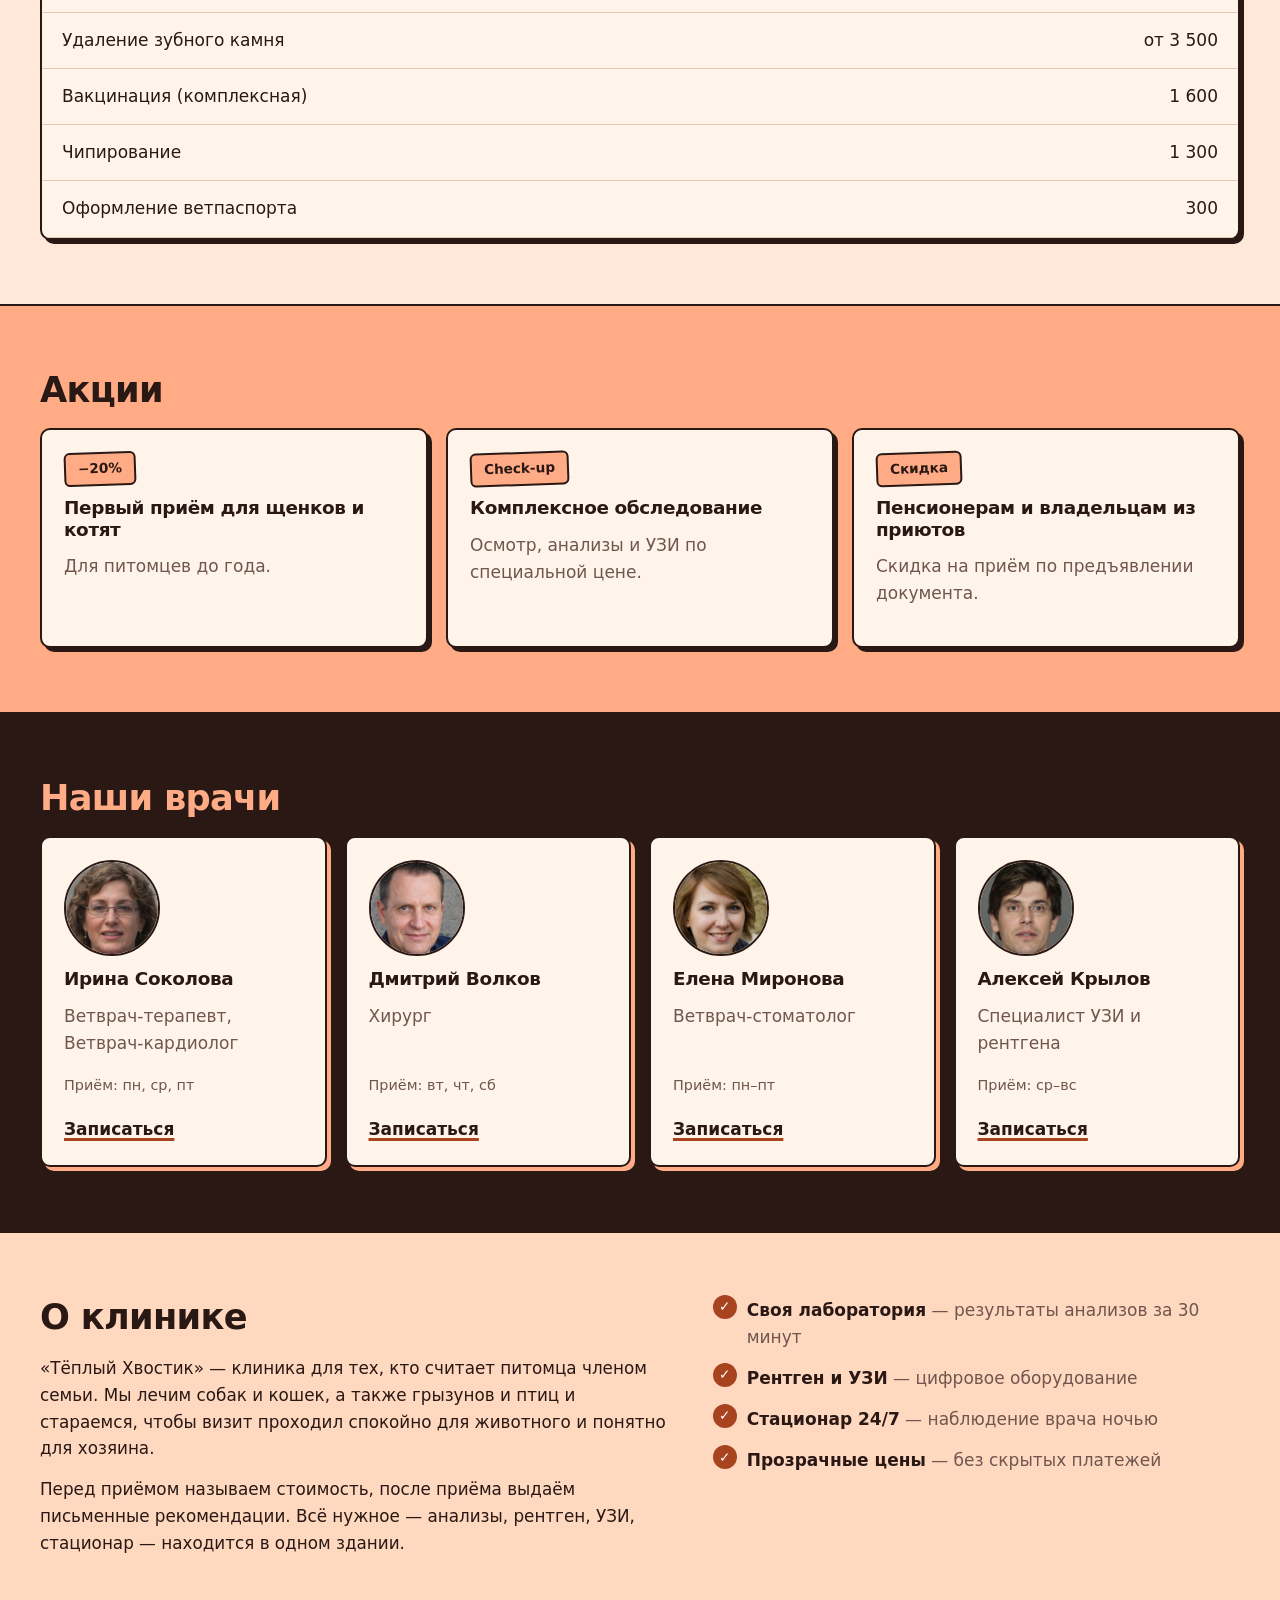
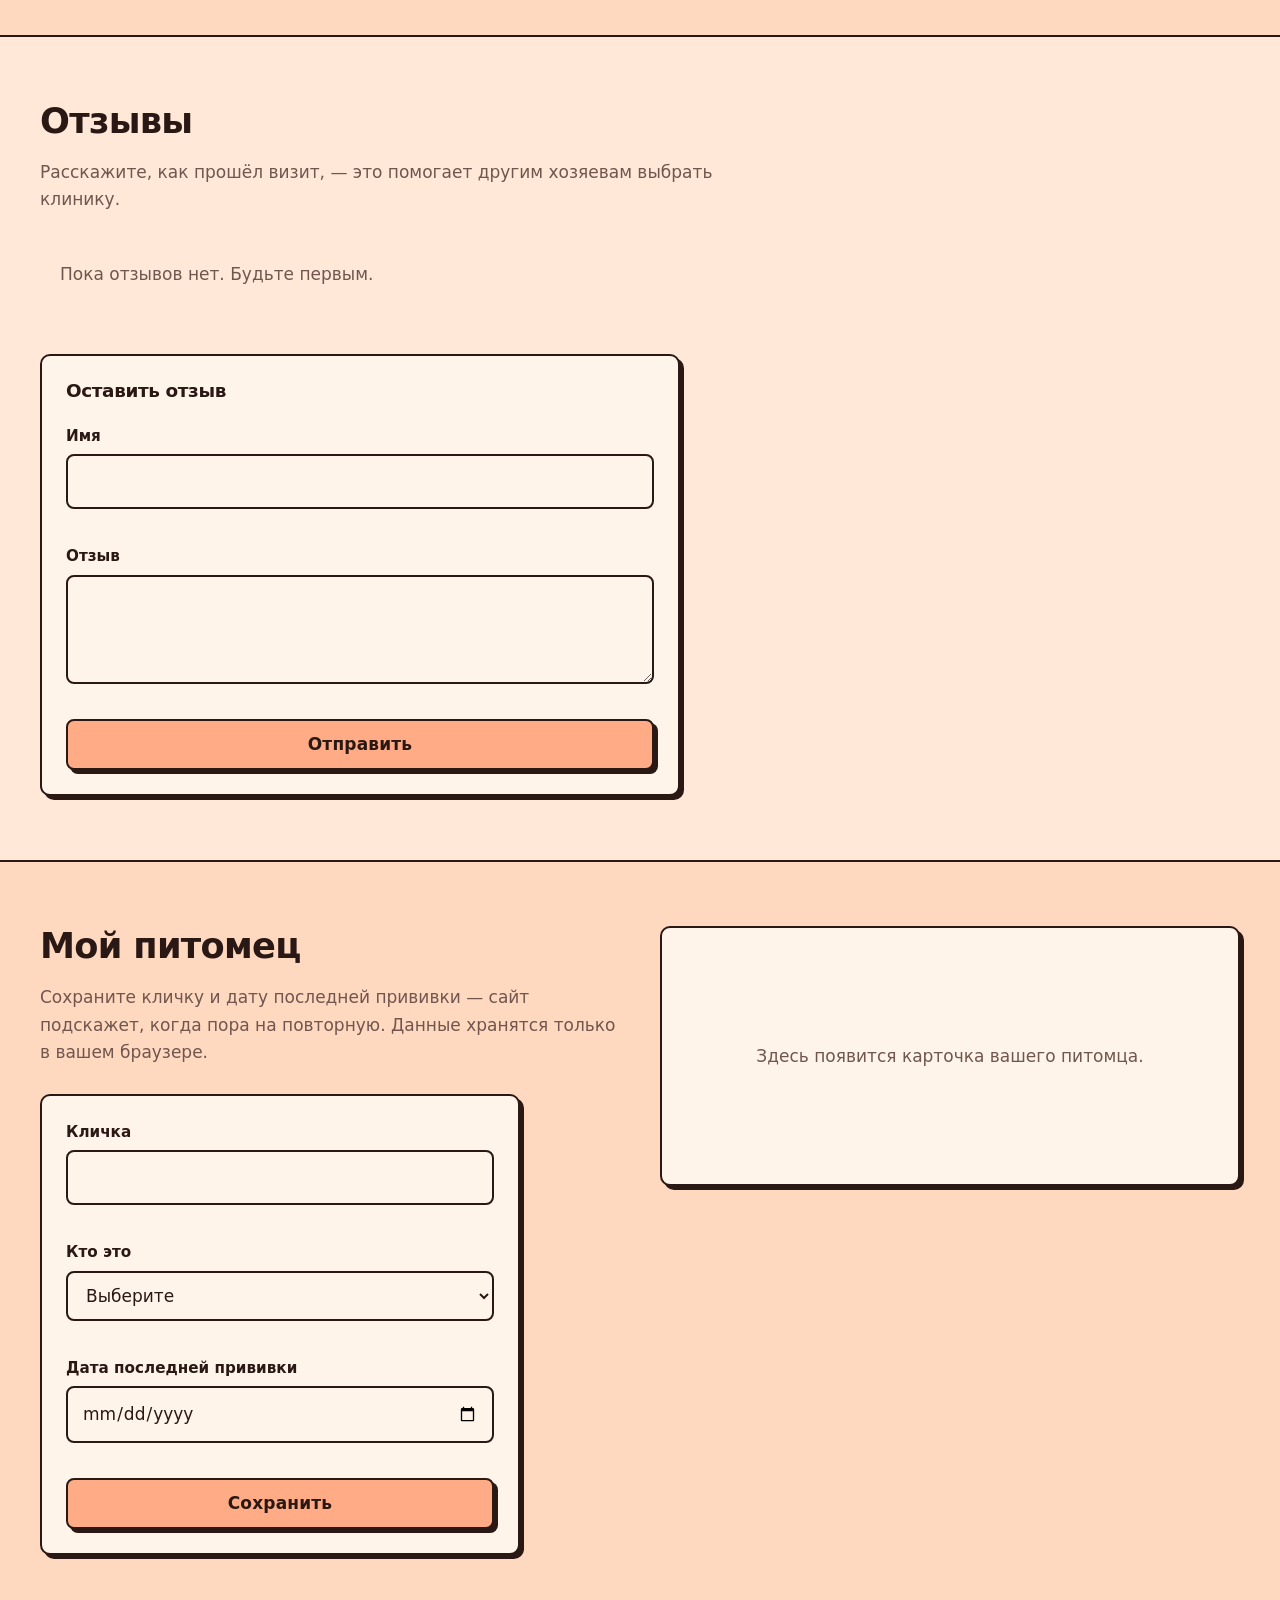
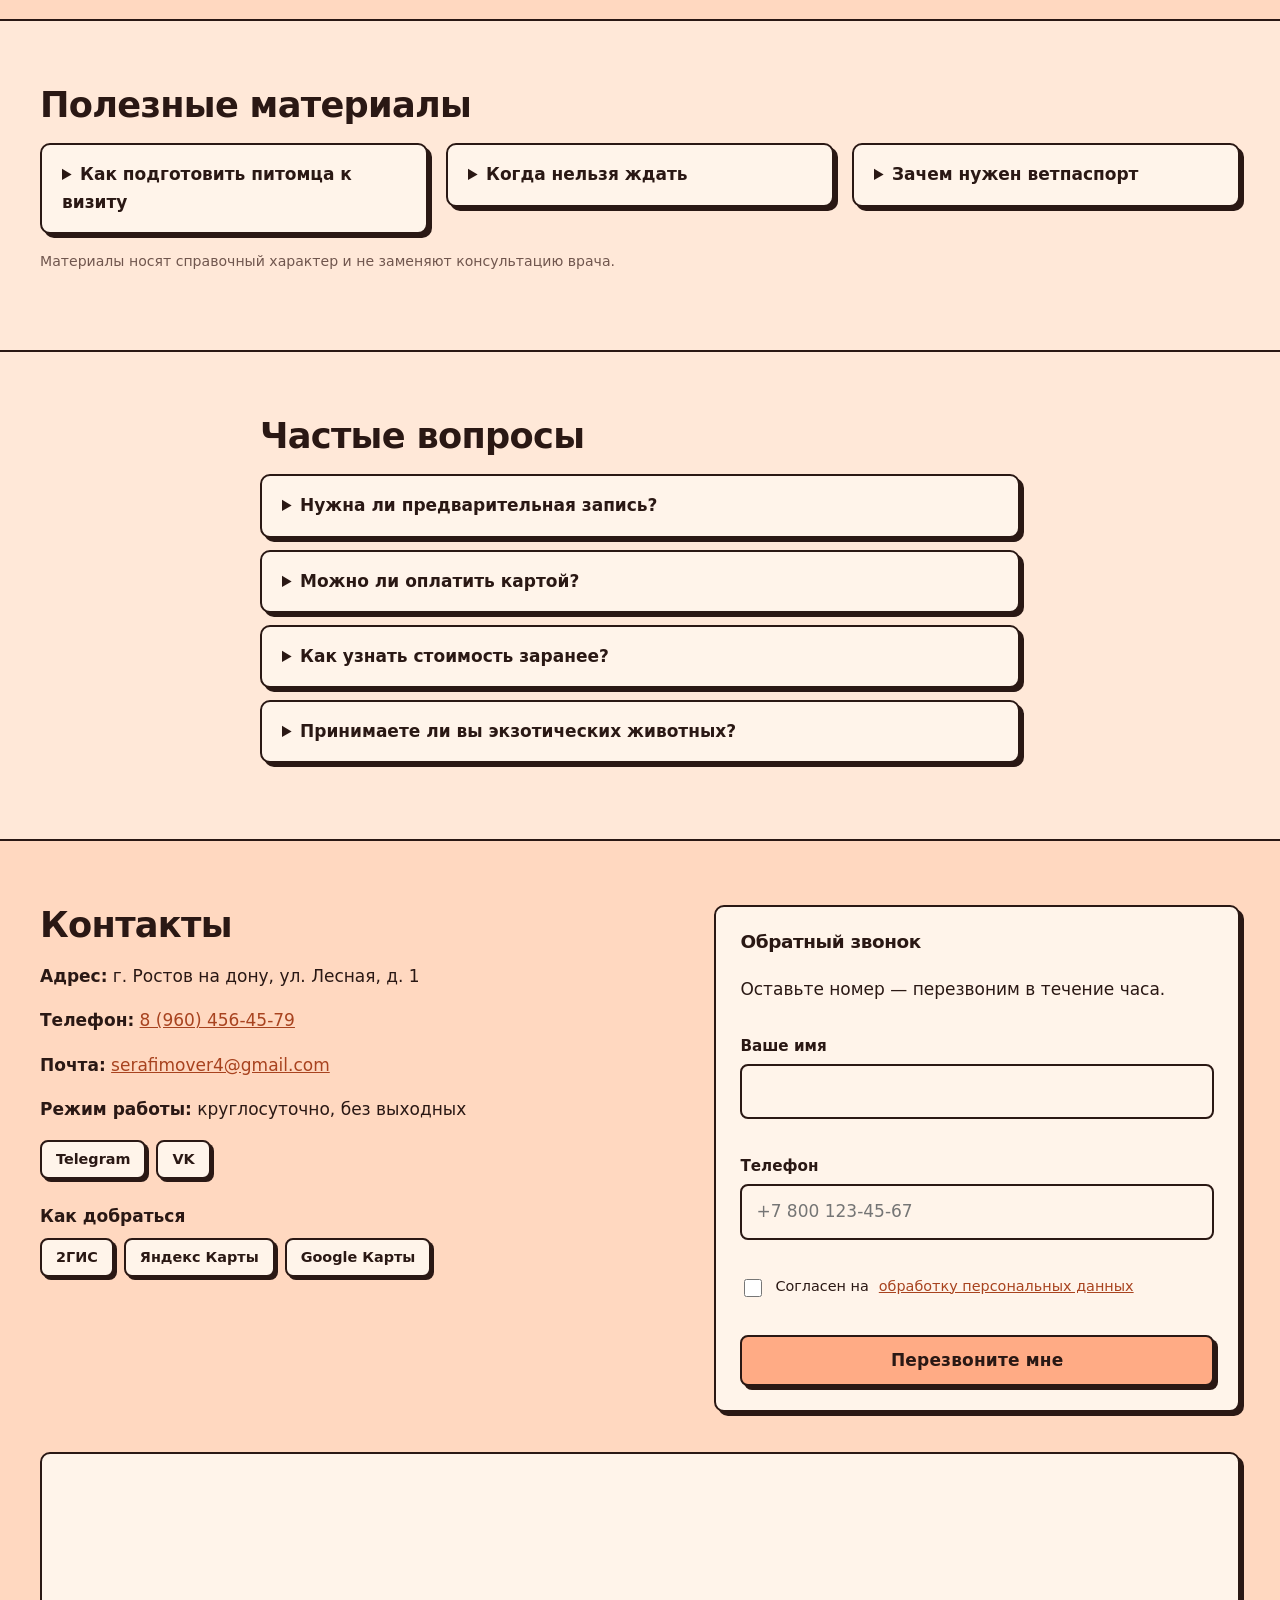
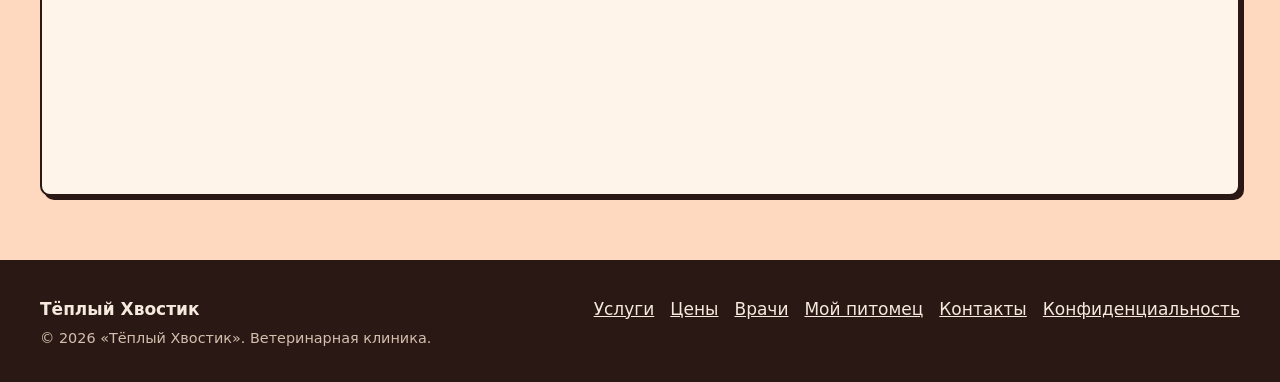
==== commit 0e1639d2: "Обновка сайта Изменена расположение карты Добавлены фотки для карточек врачей Мелкие правки в шапк" ====
--- a/index.html
+++ b/index.html
@@ -310,9 +310,6 @@
               <li><a href="https://www.google.com/maps/search/?api=1&amp;query=%D0%A0%D0%BE%D1%81%D1%82%D0%BE%D0%B2-%D0%BD%D0%B0-%D0%94%D0%BE%D0%BD%D1%83%2C+%D1%83%D0%BB.+%D0%9B%D0%B5%D1%81%D0%BD%D0%B0%D1%8F%2C+1" target="_blank" rel="noopener noreferrer">Google Карты</a></li>
             </ul>
           </div>
-          <div class="map">
-            <iframe title="Карта: г. Ростов-на-Дону" loading="lazy" referrerpolicy="no-referrer" src="https://www.openstreetmap.org/export/embed.html?bbox=39.66%2C47.21%2C39.76%2C47.26&amp;layer=mapnik&amp;marker=47.2357%2C39.7015"></iframe>
-          </div>
         </div>
 
         <form class="form" id="callback-form" novalidate>
@@ -324,6 +321,11 @@
           <button class="btn btn--accent" type="submit">Перезвоните мне</button>
           <p class="success" hidden>Спасибо! Мы получили заявку и скоро перезвоним.</p>
         </form>
+      </div>
+      <div class="container map-wrap">
+        <div class="map">
+          <iframe title="Карта: г. Ростов-на-Дону" loading="lazy" referrerpolicy="no-referrer" src="https://www.openstreetmap.org/export/embed.html?bbox=39.66%2C47.21%2C39.76%2C47.26&amp;layer=mapnik&amp;marker=47.2357%2C39.7015"></iframe>
+        </div>
       </div>
     </section>
   </main>
--- a/css/style.css
+++ b/css/style.css
@@ -2,25 +2,25 @@
 :root {
   --green: #a8431f;
   --green-dark: #7d2f12;
-  --green-tint: #ffe6d6;
+  --green-tint: #ffd8c0;
   --orange: #ffab85;
   --orange-dark: #f58f62;
   --ink: #2a1814;
   --muted: #70564e;
-  --bg: #fff4ec;
+  --bg: #ffe8d8;
   --white: #ffffff;
-  --line: #efd3c4;
+  --line: #e8c4ac;
   --radius: 10px;
   --shadow: 6px 6px 0 rgba(16, 24, 32, .9);
   --text: #2a1814;
-  --surface: #ffffff;
+  --surface: #fff4ea;
   --edge-c: #2a1814;
   --font: "Segoe UI", system-ui, -apple-system, Roboto, "Helvetica Neue", Arial, sans-serif;
 }
 
 *, *::before, *::after { box-sizing: border-box; }
 html { scroll-behavior: smooth; scroll-padding-top: 90px; }
-body { margin: 0; font-family: var(--font); color: var(--text); background: var(--bg); line-height: 1.6; font-size: 17px; }
+body { margin: 0; font-family: var(--font); color: var(--text); background: var(--bg); line-height: 1.6; font-size: 1.0625rem; }
 img, svg { max-width: 100%; display: block; }
 a { color: var(--green); }
 h1, h2, h3 { line-height: 1.15; margin: 0 0 .5em; font-weight: 800; letter-spacing: -.02em; }
@@ -29,7 +29,7 @@
 h3 { font-size: 1.15rem; }
 p { margin: 0 0 1em; }
 
-.container { width: min(1140px, 100% - 32px); margin-inline: auto; }
+.container { width: min(1200px, 100% - 32px); margin-inline: auto; }
 .container--narrow { width: min(760px, 100% - 32px); }
 .visually-hidden { position: absolute; width: 1px; height: 1px; overflow: hidden; clip: rect(0 0 0 0); white-space: nowrap; }
 .skip { position: absolute; left: -999px; top: 8px; background: var(--ink); color: #fff; padding: 8px 14px; border-radius: 8px; z-index: 100; }
@@ -41,7 +41,7 @@
 .notice { background: var(--ink); color: #fff; text-align: center; font-size: .85rem; padding: 6px 12px; }
 
 /* Шапка */
-.header { position: sticky; top: 0; z-index: 50; background: rgba(255, 244, 236, .95); backdrop-filter: blur(8px); border-bottom: 1px solid var(--line); }
+.header { position: sticky; top: 0; z-index: 50; background: rgba(255, 232, 216, .95); backdrop-filter: blur(8px); border-bottom: 1px solid var(--line); }
 .header__row { display: flex; align-items: center; gap: 20px; min-height: 72px; }
 .logo { display: flex; align-items: center; gap: 10px; text-decoration: none; color: var(--text); font-weight: 700; line-height: 1.1; }
 .logo small { display: block; font-weight: 400; color: var(--muted); font-size: .75rem; }
@@ -278,12 +278,12 @@
 /* Бегущая строка */
 .ticker { background: var(--orange); border-bottom: var(--edge); overflow: hidden; white-space: nowrap; padding: 12px 0; }
 .ticker__track { display: inline-flex; animation: ticker 100s linear infinite; }
-.ticker__track span { flex: none; font-weight: 800; letter-spacing: .08em; text-transform: uppercase; font-size: .95rem; padding-right: 0; }
+.ticker__track span { flex: none; font-weight: 800; letter-spacing: .08em; text-transform: uppercase; font-size: .95rem; padding-right: .6em; }
 @keyframes ticker { to { transform: translateX(-50%); } }
 
 /* Наклейка на первом экране */
 .hero__art { position: relative; }
-.sticker { position: absolute; right: 4%; bottom: 2%; width: 136px; height: 136px; padding: 8px; display: grid; place-items: center; text-align: center; background: var(--orange); border: var(--edge); border-radius: 50%; box-shadow: var(--hard); font-weight: 800; font-size: .72rem; letter-spacing: .02em; line-height: 1.25; text-transform: uppercase; transform: rotate(-12deg); animation: wobble 4s ease-in-out infinite; }
+.sticker { position: absolute; right: 4%; bottom: 2%; width: 8.5rem; height: 8.5rem; padding: .5rem; display: grid; place-items: center; text-align: center; background: var(--orange); border: var(--edge); border-radius: 50%; box-shadow: var(--hard); font-weight: 800; font-size: .72rem; letter-spacing: .02em; line-height: 1.25; text-transform: uppercase; transform: rotate(-12deg); animation: wobble 4s ease-in-out infinite; }
 @keyframes wobble { 50% { transform: rotate(-4deg) scale(1.05); } }
 
 /* Появление при прокрутке */
@@ -329,7 +329,7 @@
 .nav a { font-size: .95rem; }
 .header__actions { gap: 10px; }
 @media (max-width: 480px) { .phone { display: none; } } /* на узких экранах номер есть в контактах, а в шапке нужно место для кнопок */
-@media (max-width: 560px) { .sticker { width: 104px; height: 104px; font-size: .62rem; right: -2%; bottom: -6%; } }
+@media (max-width: 560px) { .sticker { width: 6.5rem; height: 6.5rem; font-size: .62rem; right: -2%; bottom: -6%; } }
 .header__actions { margin-left: auto; } /* кнопки темы и меню прижаты к правому краю */
 
 /* Мой питомец */
@@ -377,3 +377,38 @@
 html[data-theme="dark"] .section--accent { background: #3a2619; }
 html[data-theme="dark"] .section--accent h2, html[data-theme="dark"] .section--accent .section__lead, html[data-theme="dark"] .section--accent .note { color: var(--text); }
 html[data-theme="dark"] .section--accent .promo { background: #2a1d15; }
+
+/* Большие мониторы: контент и шрифты крупнее, чтобы сайт не терялся по центру */
+@media (min-width: 1600px) {
+  html { font-size: 112.5%; }
+  .container { width: min(1360px, 100% - 64px); }
+}
+@media (min-width: 2200px) {
+  html { font-size: 137.5%; }
+  .container { width: min(1640px, 100% - 96px); }
+}
+
+/* Карта отдельной полосой под контактами */
+.map-wrap { margin-top: 40px; }
+.map { margin-top: 0; }
+.map iframe { height: 340px; }
+
+/* Шапка: название в одну строку, отступы сверху и снизу */
+.header__row { padding-block: 10px; }
+.logo span { white-space: nowrap; }
+.logo { flex: none; }
+@media (max-width: 1180px) { .logo small { display: none; } }
+
+/* Меню сворачивается раньше, чтобы название и кнопки не сжимались */
+@media (max-width: 1240px) {
+  .burger { display: flex; }
+  .nav { position: absolute; top: 100%; left: 0; right: 0; background: var(--bg); flex-direction: column; gap: 0; padding: 8px 16px 16px; border-bottom: 1px solid var(--line); display: none; margin: 0; }
+  .nav.is-open { display: flex; }
+  .nav a { padding: 12px 4px; border-bottom: 1px solid var(--line); }
+  .phone small { display: none; }
+  .pet-link { display: none; }
+  .nav a.nav__pet { display: block; background: var(--orange); color: var(--ink); font-weight: 700; text-align: center; border: var(--edge); border-radius: 8px; box-shadow: var(--hard); padding: 12px 16px; margin: 8px 4px 16px; }
+}
+@media (min-width: 1241px) and (max-width: 1599px) { .nav { gap: 10px; } .nav a { font-size: .9rem; } .header__row { gap: 10px; } .phone small { display: none; } }
+@media (max-width: 700px) { .header__actions .btn { display: none; } }
+.hero { overflow-x: clip; }
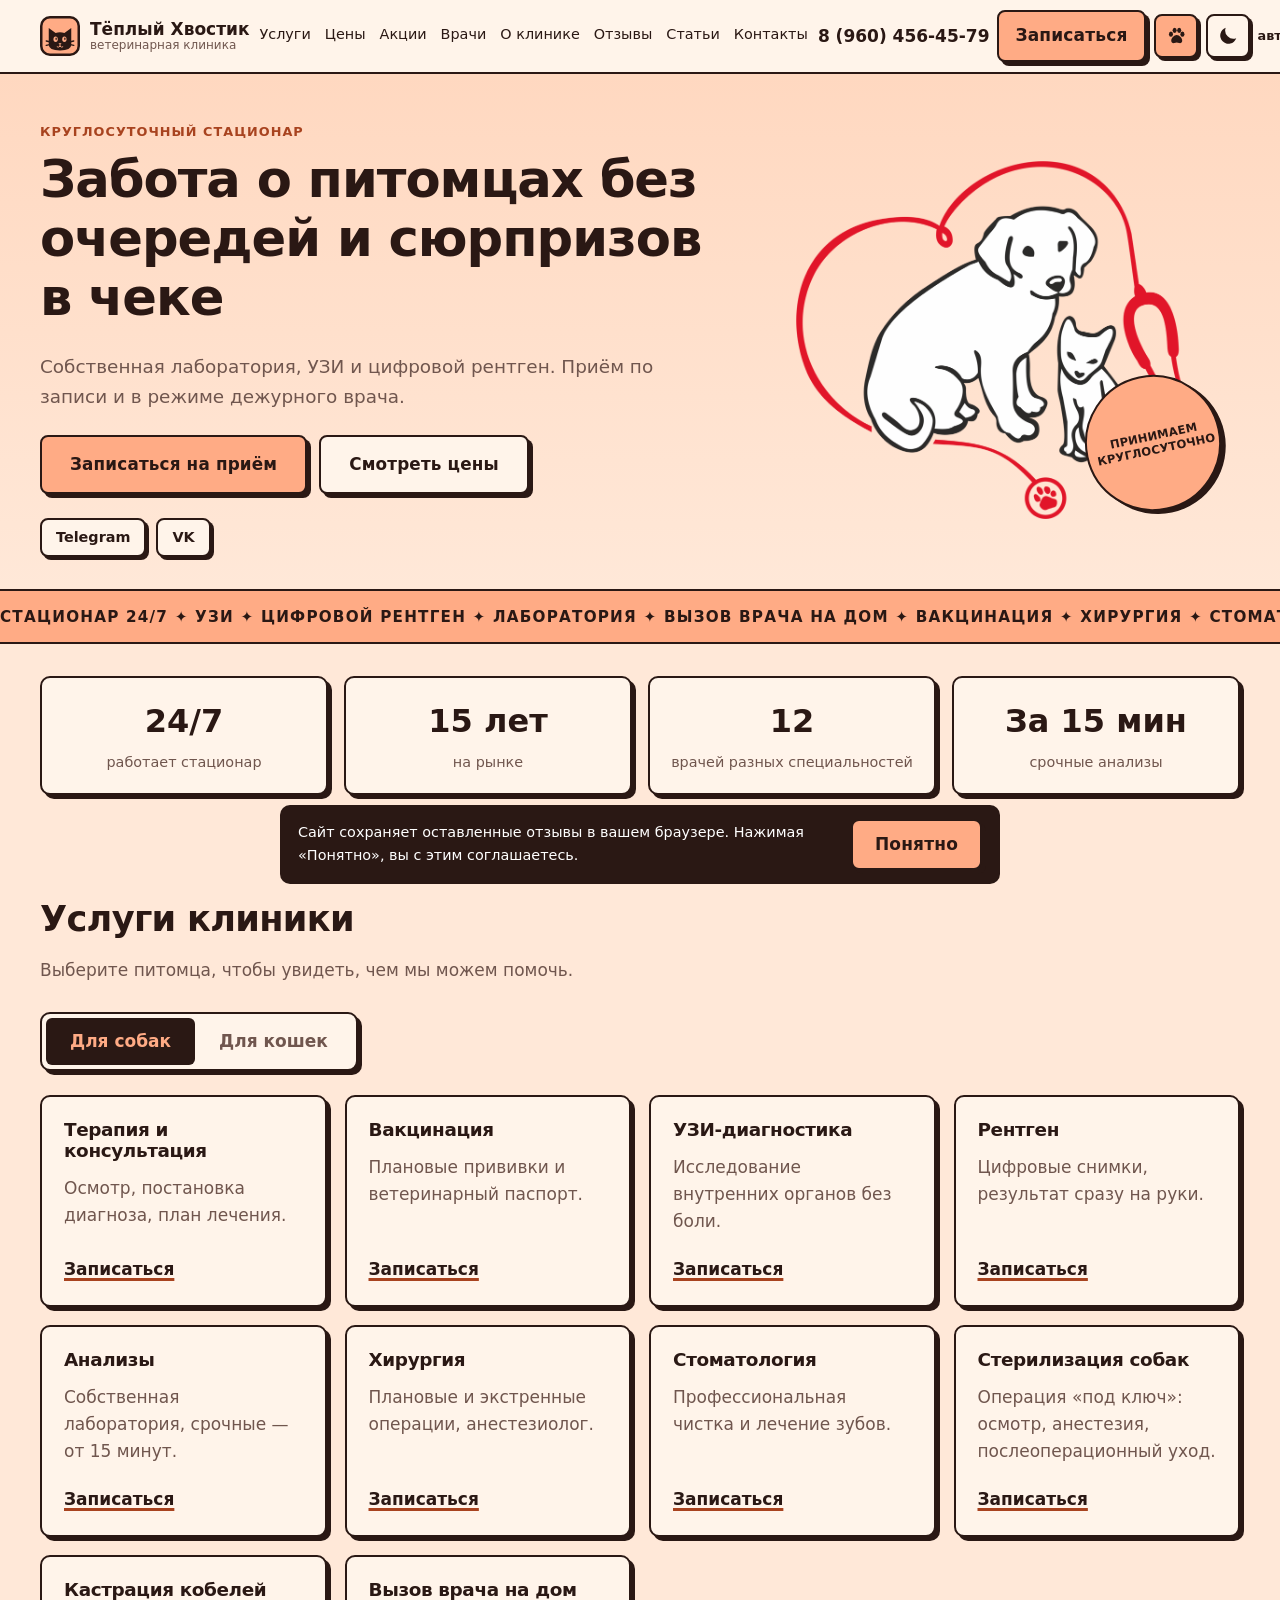
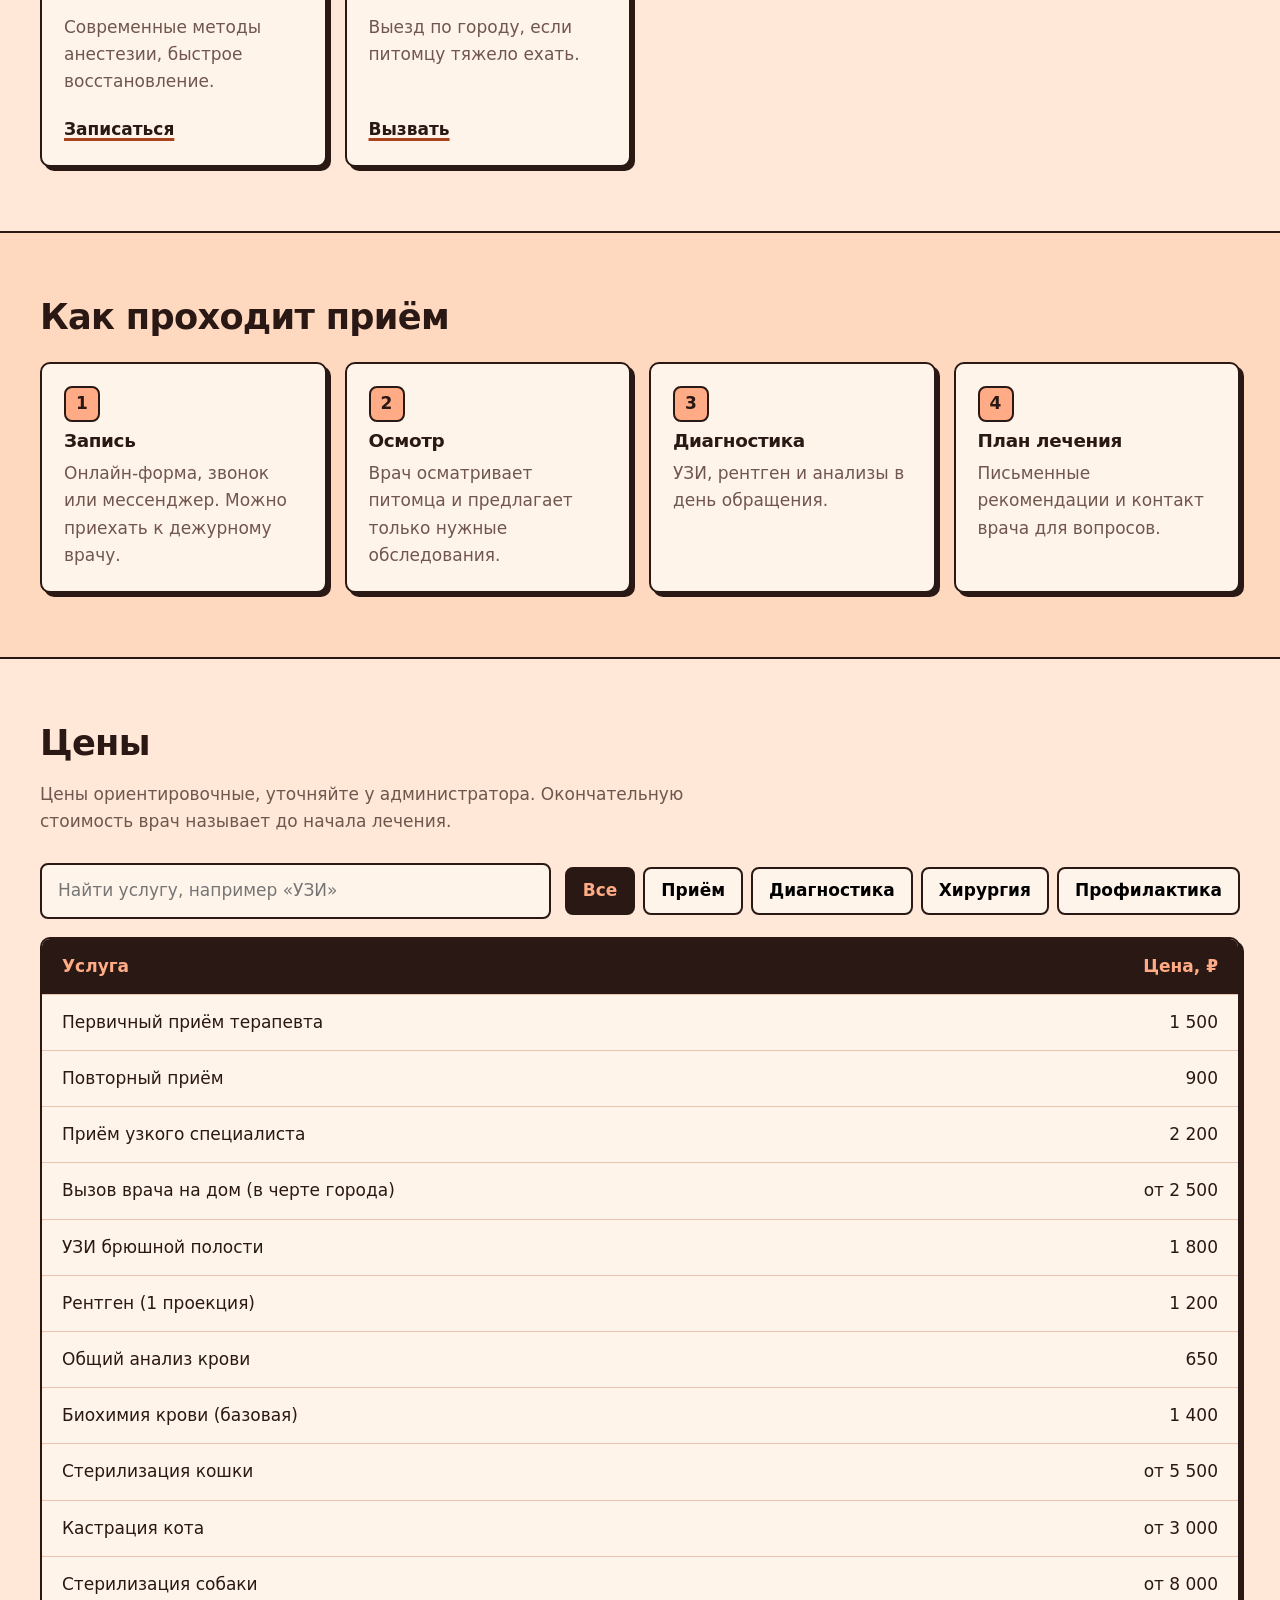
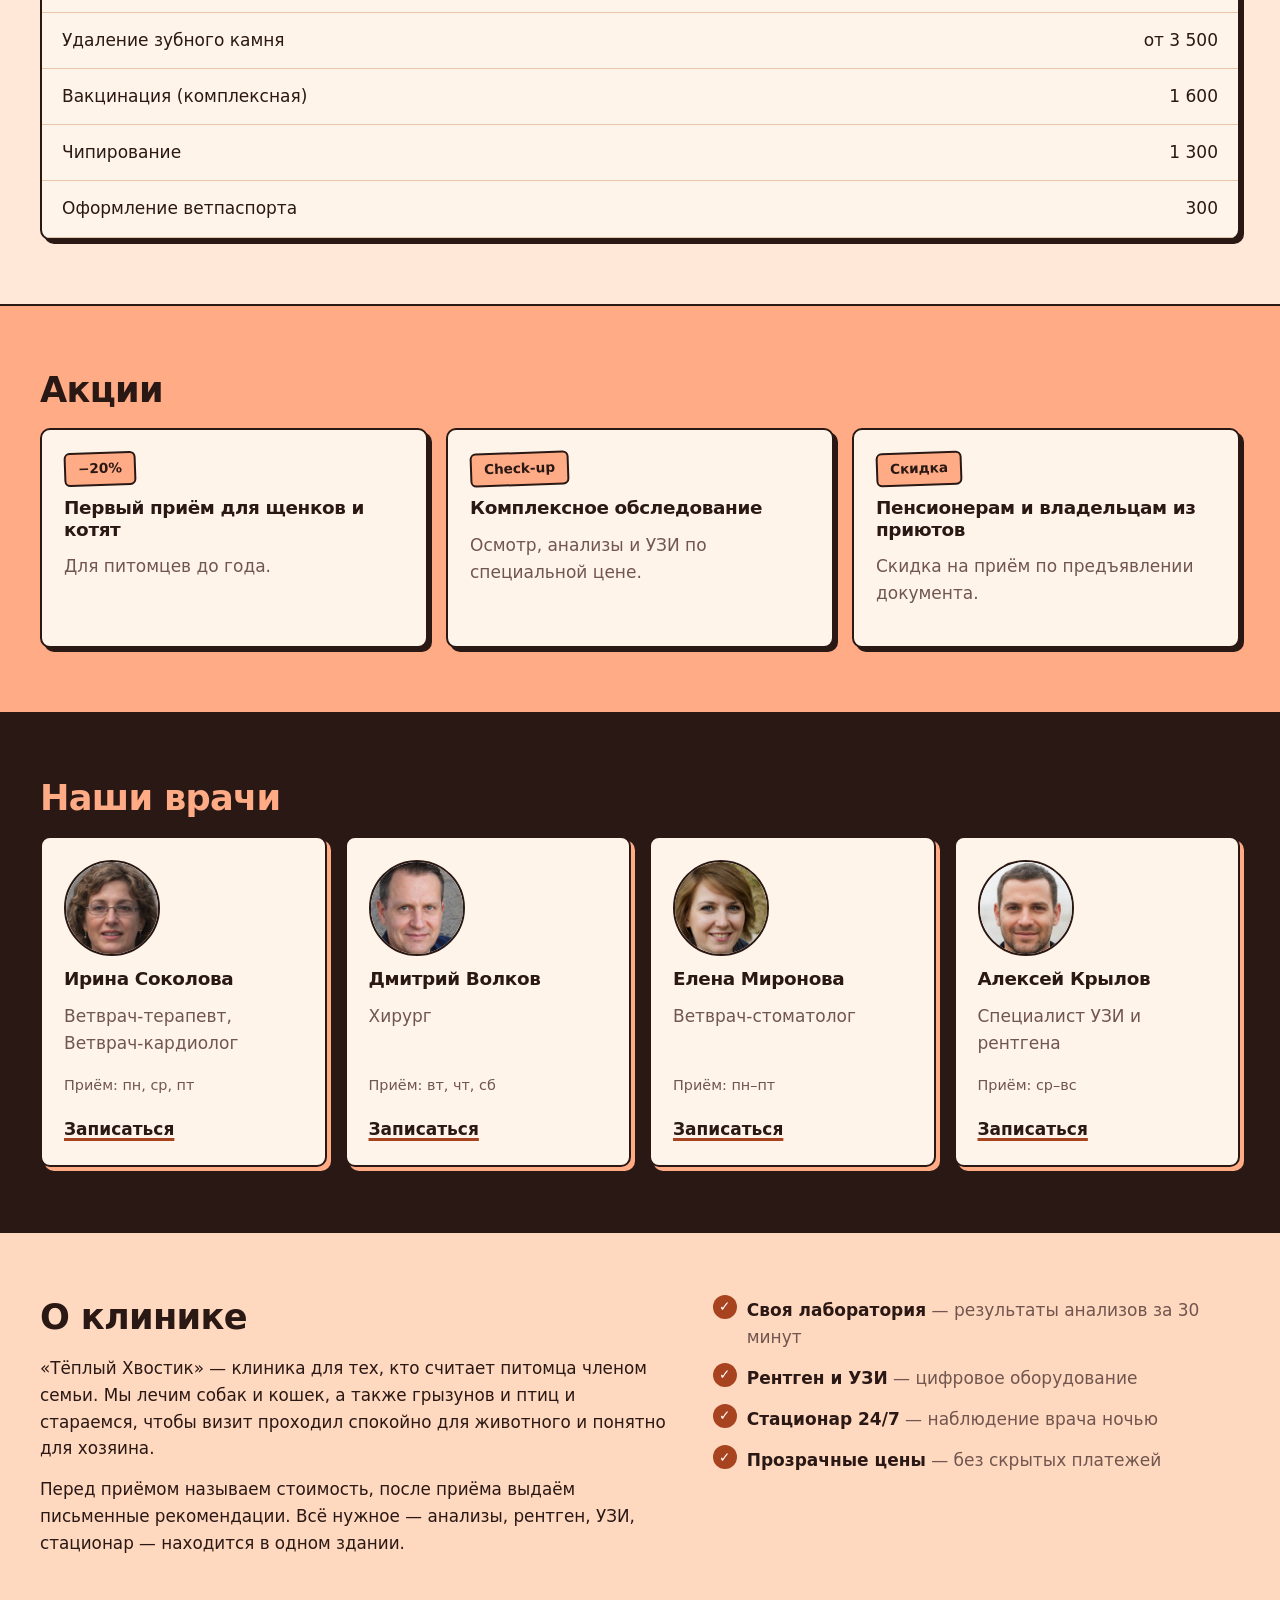
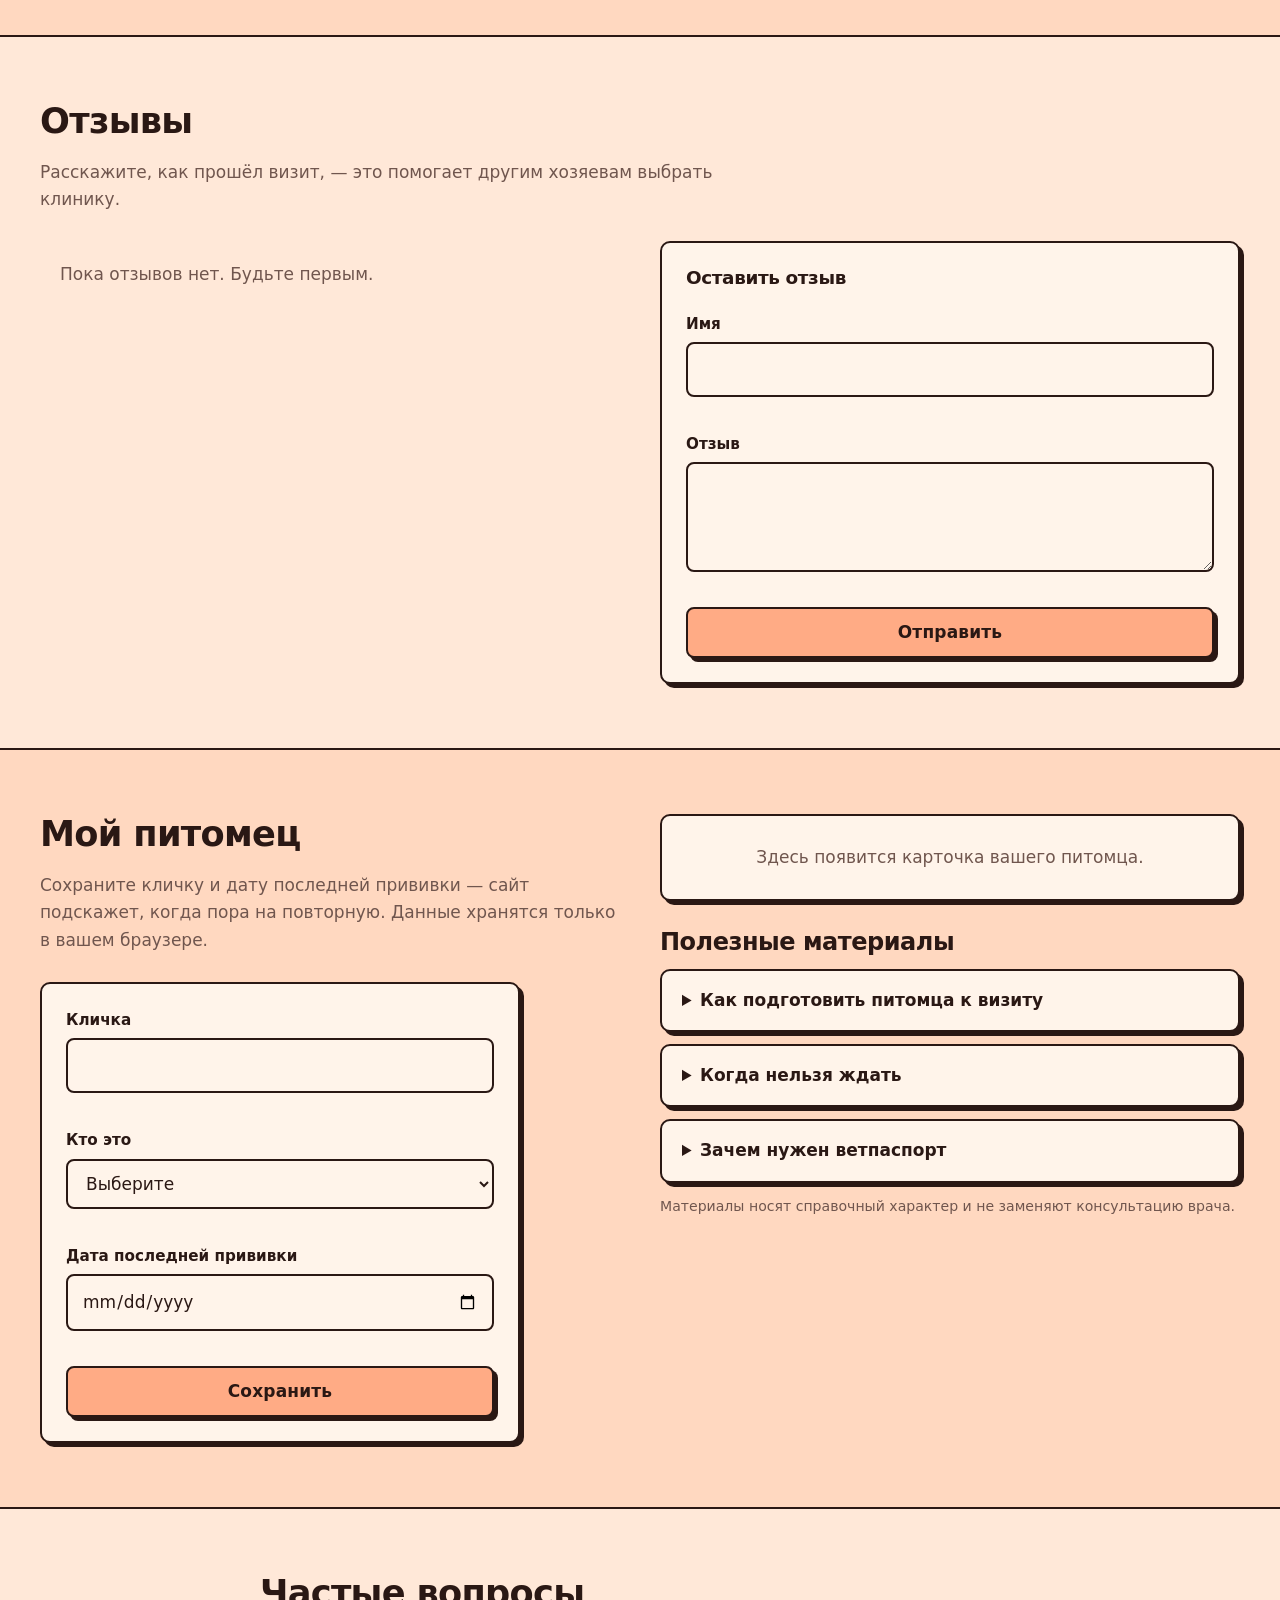
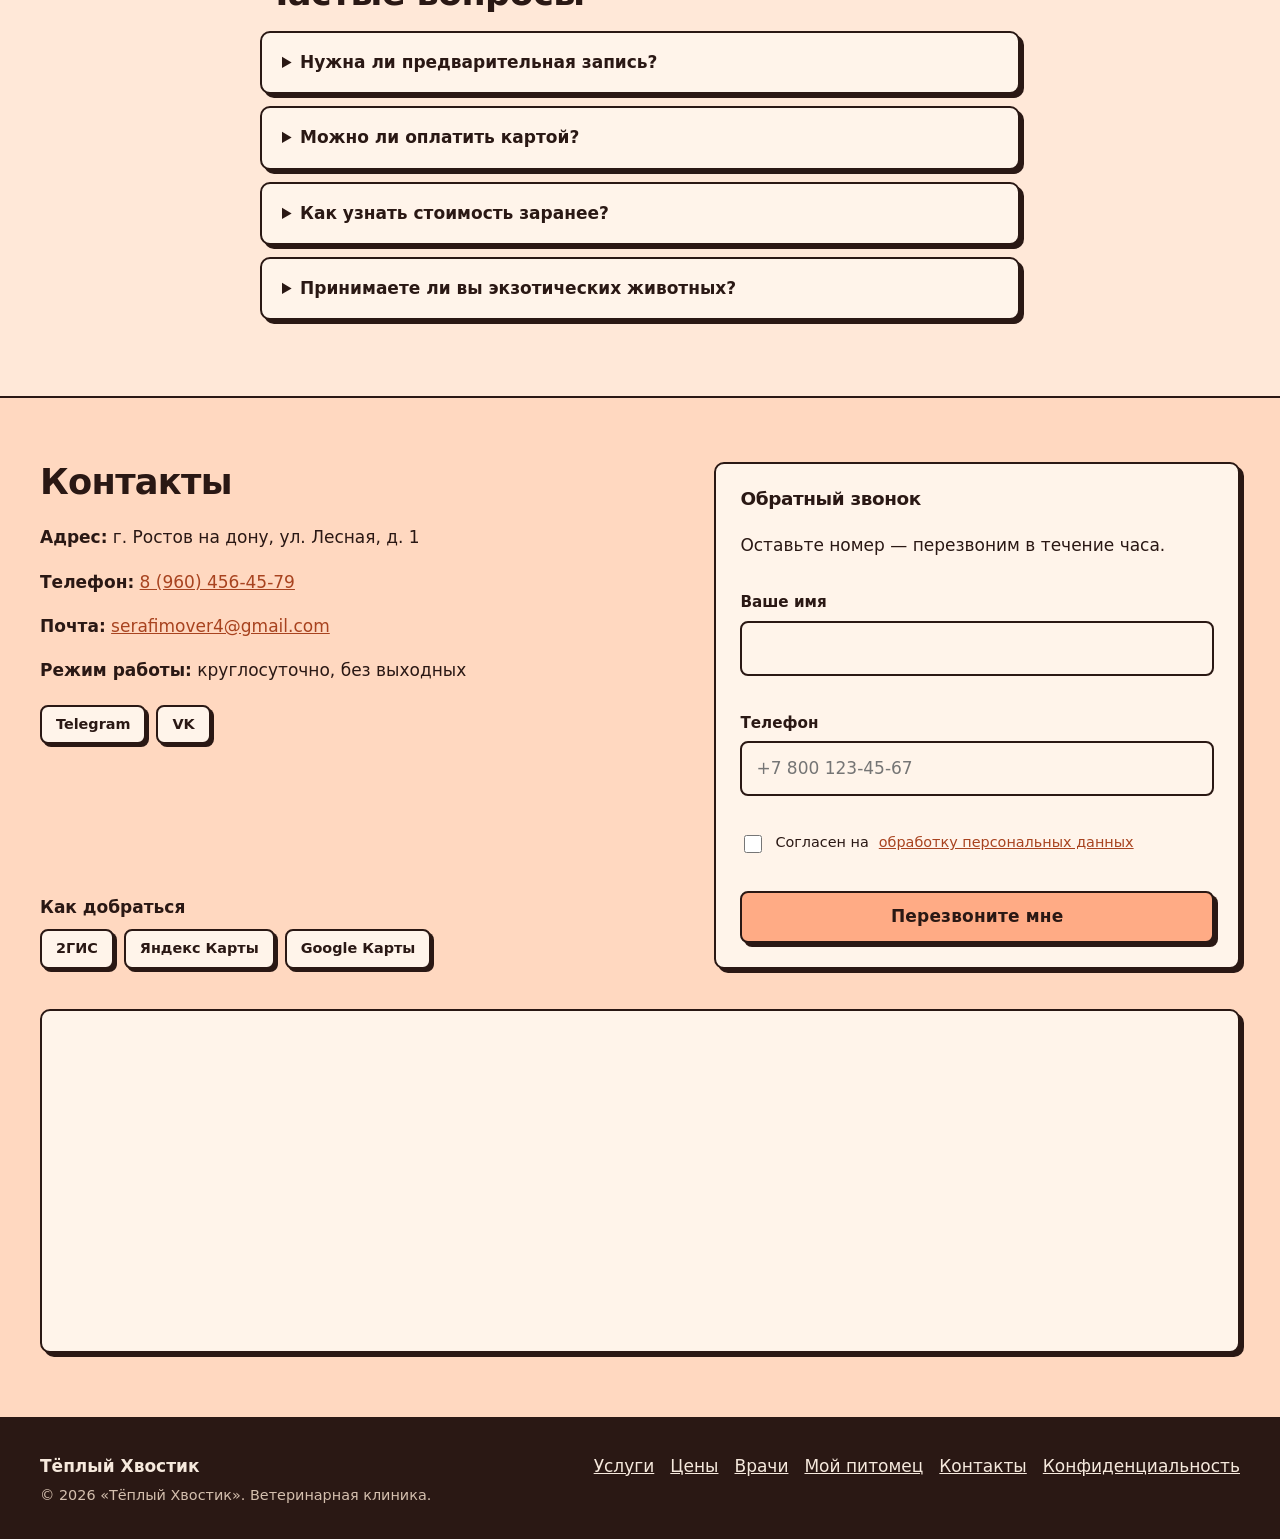
==== commit be5596aa: "Обновка сайта Мелкие правки : Добавление режима авто смены темы светлая\тёмная  Поправки в располо" ====
--- a/index.html
+++ b/index.html
@@ -6,6 +6,14 @@
   <title>Тёплый Хвостик — ветеринарная клиника</title>
   <meta name="description" content="Ветеринарная клиника «Тёплый Хвостик». Услуги для собак и кошек, цены, врачи, онлайн-запись.">
   <link rel="icon" href="img/logo.svg" type="image/svg+xml">
+  <script>
+    /* Тема выставляется до отрисовки, чтобы страница не мигала: выбор посетителя или настройка системы */
+    try {
+      var t = localStorage.getItem('theme');
+      if (!t && window.matchMedia('(prefers-color-scheme: dark)').matches) t = 'dark';
+      if (t === 'dark') document.documentElement.dataset.theme = 'dark';
+    } catch (e) {}
+  </script>
   <link rel="stylesheet" href="css/style.css">
 </head>
 <body id="top">
@@ -40,6 +48,7 @@
           <svg class="icon-moon" viewBox="0 0 24 24" aria-hidden="true"><path d="M21 14.5A9 9 0 0 1 9.5 3a9 9 0 1 0 11.5 11.5z"/></svg>
           <svg class="icon-sun" viewBox="0 0 24 24" aria-hidden="true"><circle cx="12" cy="12" r="4.5"/><path d="M12 1.5v3M12 19.5v3M1.5 12h3M19.5 12h3M4.6 4.6l2.1 2.1M17.3 17.3l2.1 2.1M4.6 19.4l2.1-2.1M17.3 6.7l2.1-2.1" stroke="currentColor" stroke-width="2" stroke-linecap="round"/></svg>
         </button>
+        <label class="theme-auto" title="Тема следует за настройкой устройства"><span>авто</span><input type="checkbox" id="theme-auto" aria-label="Авто: тема по настройкам устройства" checked></label>
         <button class="burger" id="burger" type="button" aria-label="Меню">
           <span></span><span></span><span></span>
         </button>
@@ -226,6 +235,7 @@
       <div class="container">
         <h2>Отзывы</h2>
         <p class="section__lead">Расскажите, как прошёл визит, — это помогает другим хозяевам выбрать клинику.</p>
+        <div class="reviews-grid">
         <div class="reviews" id="reviews-list" aria-live="polite">
           <p class="empty" id="reviews-empty">Пока отзывов нет. Будьте первым.</p>
         </div>
@@ -236,10 +246,10 @@
           <div class="field"><label for="rv-text">Отзыв</label><textarea id="rv-text" name="text" rows="3" required minlength="10" maxlength="500"></textarea><span class="error" aria-live="polite"></span></div>
           <button class="btn btn--accent" type="submit">Отправить</button>
         </form>
-      </div>
-    </section>
-
-    <!-- Статьи -->
+        </div>
+      </div>
+    </section>
+
     <!-- Мой питомец -->
     <section class="section section--tint" id="pet">
       <div class="container pet">
@@ -258,21 +268,20 @@
             <button class="btn btn--accent" type="submit">Сохранить</button>
           </form>
         </div>
-        <div class="pet__card" id="pet-card" aria-live="polite">
-          <p class="empty" id="pet-empty">Здесь появится карточка вашего питомца.</p>
-        </div>
-      </div>
-    </section>
-
-    <section class="section" id="articles">
-      <div class="container">
-        <h2>Полезные материалы</h2>
-        <div class="cards cards--3">
-          <details class="article"><summary>Как подготовить питомца к визиту</summary><p>Возьмите ветеринарный паспорт, запишите вопросы и симптомы. Кошек перевозите в переноске, собак — на коротком поводке. Если питомец нервничает, приезжайте чуть раньше и дайте ему освоиться.</p></details>
-          <details class="article"><summary>Когда нельзя ждать</summary><p>Срочно к врачу, если питомец тяжело дышит, не может встать, есть судороги, травма или длительная рвота. Звоните заранее — мы подготовим дежурного врача.</p></details>
-          <details class="article"><summary>Зачем нужен ветпаспорт</summary><p>В паспорте хранится история прививок и обработок. Он нужен для поездок, гостиниц для животных и выставок. Не теряйте его и приносите на каждый приём.</p></details>
-        </div>
-        <p class="note">Материалы носят справочный характер и не заменяют консультацию врача.</p>
+        <div class="pet__side">
+          <div class="pet__card" id="pet-card" aria-live="polite">
+            <p class="empty" id="pet-empty">Здесь появится карточка вашего питомца.</p>
+          </div>
+          <div class="materials" id="articles">
+            <h2>Полезные материалы</h2>
+            <div class="materials__list">
+              <details class="article"><summary>Как подготовить питомца к визиту</summary><p>Возьмите ветеринарный паспорт, запишите вопросы и симптомы. Кошек перевозите в переноске, собак — на коротком поводке. Если питомец нервничает, приезжайте чуть раньше и дайте ему освоиться.</p></details>
+              <details class="article"><summary>Когда нельзя ждать</summary><p>Срочно к врачу, если питомец тяжело дышит, не может встать, есть судороги, травма или длительная рвота. Звоните заранее — мы подготовим дежурного врача.</p></details>
+              <details class="article"><summary>Зачем нужен ветпаспорт</summary><p>В паспорте хранится история прививок и обработок. Он нужен для поездок, гостиниц для животных и выставок. Не теряйте его и приносите на каждый приём.</p></details>
+            </div>
+            <p class="note">Материалы носят справочный характер и не заменяют консультацию врача.</p>
+          </div>
+        </div>
       </div>
     </section>
 
--- a/css/style.css
+++ b/css/style.css
@@ -412,3 +412,61 @@
 @media (min-width: 1241px) and (max-width: 1599px) { .nav { gap: 10px; } .nav a { font-size: .9rem; } .header__row { gap: 10px; } .phone small { display: none; } }
 @media (max-width: 700px) { .header__actions .btn { display: none; } }
 .hero { overflow-x: clip; }
+
+/* Галочка «авто» рядом с кнопкой темы */
+.theme-auto { display: inline-flex; align-items: center; gap: 5px; font-size: .8rem; font-weight: 700; color: var(--text); cursor: pointer; user-select: none; }
+.theme-auto input { width: 18px; height: 18px; margin: 0; accent-color: var(--green); cursor: pointer; }
+
+/* Место под «авто»: чуть плотнее шапка */
+@media (min-width: 1241px) {
+  .header__row { gap: 8px; }
+  .nav { gap: 10px; }
+  .nav a { font-size: .9rem; }
+  .header__actions { gap: 8px; }
+  .header__actions .btn { padding-inline: 16px; }
+}
+@media (max-width: 560px) {
+  .phone { display: none; }
+  .header__row { gap: 8px; }
+  .header__actions { gap: 8px; }
+}
+@media (max-width: 400px) {
+  .logo { font-size: .88rem; gap: 6px; }
+  .logo img { width: 34px; height: 34px; }
+  .theme-auto { font-size: .72rem; gap: 3px; }
+  .theme-auto input { width: 16px; height: 16px; }
+  .header__actions { gap: 6px; }
+}
+@media (max-width: 340px) { .theme-auto span { display: none; } }
+
+/* Отзывы в две колонки; материалы под карточкой питомца */
+.reviews-grid { display: grid; grid-template-columns: 1fr 1fr; gap: 40px; align-items: start; }
+.reviews-grid .reviews { margin-bottom: 0; }
+.reviews-grid .form--inline { max-width: none; }
+.pet__side { display: grid; gap: 28px; align-content: start; }
+.pet__side .pet__card { min-height: 0; }
+.materials h2 { font-size: 1.5rem; }
+.materials__list { display: grid; gap: 12px; }
+.materials .note { margin-top: 12px; }
+@media (max-width: 860px) { .reviews-grid { grid-template-columns: 1fr; gap: 24px; } }
+.review { border: var(--edge); box-shadow: var(--hard); }
+
+/* Карта в тон сайту: в тёмной теме затемняется, в светлой немного приглушена */
+.map iframe { filter: sepia(.18) saturate(.85); transition: filter .5s ease; }
+html[data-theme="dark"] .map iframe { filter: invert(.92) hue-rotate(180deg) sepia(.25) saturate(.7) brightness(.88) contrast(.92); }
+
+/* Мордочка питомца в карточке */
+.avatar--pet { width: 72px; height: 72px; padding: 6px; }
+.avatar--pet svg { width: 100%; height: 100%; }
+.pet-art__head { fill: var(--orange); }
+.pet-art__ear { fill: var(--orange-dark); }
+.pet-art__snout { fill: rgba(255, 255, 255, .6); }
+.pet-art__dark { fill: var(--ink); }
+.pet-art__line { stroke: var(--ink); }
+
+/* Контакты: левая колонка тянется до высоты формы, «Как добраться» прижато к низу */
+.contacts { align-items: stretch; }
+.contacts > div:first-child { display: flex; flex-direction: column; }
+.contacts .messengers--dark { margin: 4px 0 24px; }
+.contacts .route { margin: auto 0 0; padding-top: 24px; }
+.contacts > div:first-child > h2 { margin-bottom: 22px; }
